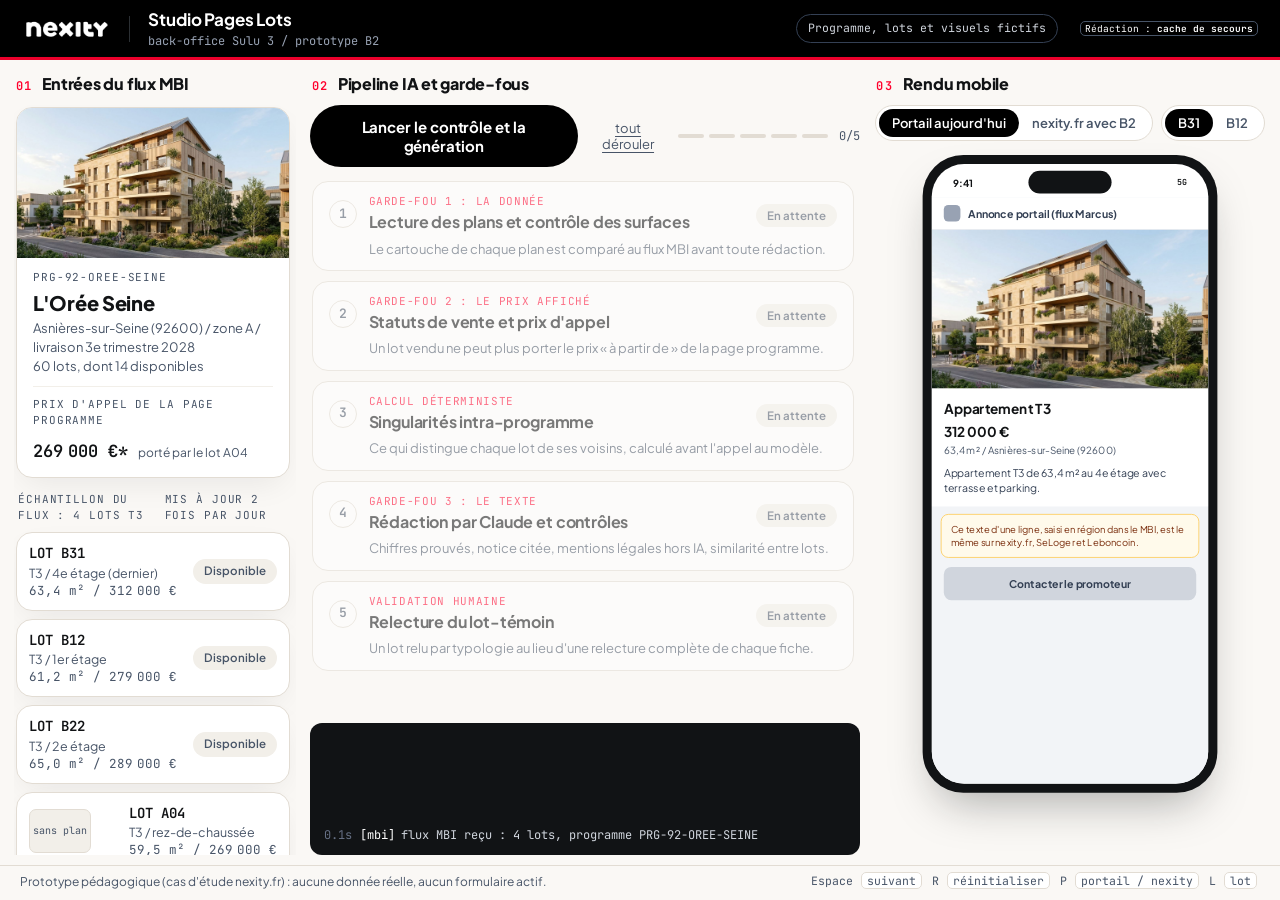
==== demo/index.html @ 38316e48 "Prototype B2 : usine de pages lots avec garde-fous Pipeline Python (lecture des plans, quarantaine s" ====
<!DOCTYPE html>
<html lang="fr">
<head>
<meta charset="utf-8">
<meta name="viewport" content="width=device-width, initial-scale=1">
<title>Studio Pages Lots B2 | prototype de démonstration</title>
<style>
@font-face{font-family:'Plus Jakarta Sans';font-weight:400;font-style:normal;font-display:block;src:url([data-uri]) format('woff2')}
@font-face{font-family:'Plus Jakarta Sans';font-weight:600;font-style:normal;font-display:block;src:url([data-uri]) format('woff2')}
@font-face{font-family:'Plus Jakarta Sans';font-weight:700;font-style:normal;font-display:block;src:url([data-uri]) format('woff2')}
@font-face{font-family:'Plus Jakarta Sans';font-weight:800;font-style:normal;font-display:block;src:url([data-uri]) format('woff2')}
@font-face{font-family:'JetBrains Mono';font-weight:400;font-style:normal;font-display:block;src:url([data-uri]) format('woff2')}
@font-face{font-family:'JetBrains Mono';font-weight:600;font-style:normal;font-display:block;src:url([data-uri]) format('woff2')}
:root {
  /* === IDENTITÉ OFFICIELLE "NEW NEXITY" (W Conran Design 2025) === */
  --nexity-red-primary: #FF002D;      /* Rouge vif logotype libéré (échantillonné logo officiel) */
  --nexity-red-banner: #EB002B;       /* Rouge bandeau & accents éditoriaux nexity.fr */
  --nexity-red-soft: #FFF0F3;         /* Fond léger badges & surlignages Nexity */
  --nexity-jet-black: #000000;        /* Boutons CTA principaux pill ("Rechercher", "Être rappelé") */
  --nexity-obsidian: #111315;         /* Titres H1/H2 haute lisibilité */

  /* === PALETTE "ARCHITECTURE & BÂTIMENT MINÉRAL" (Réassurance VEFA) === */
  --arch-limestone: #FAF8F5;          /* Pierre de Lutèce / Fond principal chaleureux anti-clinique */
  --arch-sandstone: #F2EFE9;          /* Calcaire sablé / Cartes secondaires & plans cotés */
  --arch-oak-border: #E2DCD3;         /* Menuiserie chêne clair / Filets architecturaux */
  --arch-slate-text: #475467;         /* Gris ardoise / Texte courant et notices */
  --arch-blueprint-blue: #0284C7;     /* Bleu cotation architecte & baies vitrées */

  /* === COULEURS SÉMANTIQUES GARDE-FOUS IA (Démo B2 / B3) === */
  --guard-quarantine-bg: #FEF3F2;     /* Rouge quarantaine anomalie surface MBI != Plan */
  --guard-quarantine-fg: #B42318;
  --guard-legal-warn-bg: #FFFAEB;     /* Orange alerte prix "à partir de" caduc */
  --guard-legal-warn-fg: #B54708;
  --guard-verified-bg: #ECFDF3;       /* Vert mention juridique verrouillée & similarité < 30% */
  --guard-verified-fg: #027A48;

  /* === TYPOGRAPHIE & RAYONS === */
  --font-sans: 'Plus Jakarta Sans', 'Inter', -apple-system, BlinkMacSystemFont, sans-serif;
  --font-mono: 'JetBrains Mono', 'SF Mono', monospace; /* Cotes m², réf. lots, pages notice */
  --radius-pill: 9999px;              /* Signature boutons CTA nexity.fr */
  --radius-card: 16px;                /* Cartes programmes & lots */
  --radius-plan: 10px;                /* Cadres plans 2D & cartouches */
  --shadow-floating: 0 12px 32px -8px rgba(17, 19, 21, 0.08);
}

*{box-sizing:border-box}
html,body{height:100%;margin:0}
body{font-family:var(--font-sans);background:var(--arch-limestone);color:var(--nexity-obsidian);-webkit-font-smoothing:antialiased;overflow:hidden;font-size:15px;line-height:1.45}
.mono{font-family:var(--font-mono)}
button{font-family:inherit;cursor:pointer}

/* Barre haute */
.topbar{height:60px;background:#000;display:flex;align-items:center;gap:18px;padding:0 22px;border-bottom:3px solid var(--nexity-red-banner)}
.topbar img{height:24px;display:block}
.topbar .sep{width:1px;height:26px;background:#2b2f33}
.topbar .titre{color:#fff;font-weight:700;font-size:17px;letter-spacing:-.01em}
.topbar .sous{color:#98A2B3;font-size:12px;font-family:var(--font-mono);margin-top:1px}
.topbar .spacer{flex:1}
.tchip{font-family:var(--font-mono);font-size:11.5px;color:#D0D5DD;border:1px solid #344054;border-radius:var(--radius-pill);padding:5px 11px;white-space:nowrap}
.tchip.src{color:#fff;border-color:#475467}
.tchip b{color:#fff;font-weight:600}

/* Grille */
main{display:grid;grid-template-columns:minmax(300px,25fr) minmax(470px,43fr) minmax(360px,32fr);gap:18px;padding:16px 20px 12px;height:calc(100vh - 63px - 32px)}
.col{display:flex;flex-direction:column;min-height:0;min-width:0}
.col-head{display:flex;align-items:baseline;gap:10px;margin:0 0 10px;padding:0 2px}
.col-head .num{font-family:var(--font-mono);font-size:12px;color:var(--nexity-red-primary);letter-spacing:.1em;font-weight:600}
.col-head h2{font-size:18px;margin:0;font-weight:800;letter-spacing:-.015em}
.col-head .aside{margin-left:auto;font-size:12px;color:var(--arch-slate-text);font-family:var(--font-mono)}
.scroll{overflow:auto;min-height:0;flex:1;padding:2px 6px 8px 2px;scrollbar-width:thin}
.card{background:#fff;border:1px solid var(--arch-oak-border);border-radius:var(--radius-card);box-shadow:var(--shadow-floating)}
.k{font-family:var(--font-mono);font-size:11px;letter-spacing:.08em;text-transform:uppercase;color:var(--arch-slate-text)}
.muted{color:var(--arch-slate-text)}
footer{height:32px;display:flex;align-items:center;gap:18px;padding:0 20px;font-size:12px;color:var(--arch-slate-text);border-top:1px solid var(--arch-oak-border);background:var(--arch-limestone)}
footer .keys{margin-left:auto;font-family:var(--font-mono);font-size:11.5px}
footer kbd{font-family:var(--font-mono);background:#fff;border:1px solid var(--arch-oak-border);border-radius:5px;padding:0 5px;margin:0 3px 0 8px}

/* Colonne 1 : entrées */
.prog{overflow:hidden;margin-bottom:12px}
.prog .photo{height:150px;background-size:cover;background-position:center 40%}
.prog .body{padding:12px 16px 14px}
.prog h3{margin:2px 0 2px;font-size:20px;font-weight:800;letter-spacing:-.015em}
.prog .meta{font-size:13px;color:var(--arch-slate-text)}
.prixappel{margin-top:10px;display:flex;align-items:baseline;gap:10px;flex-wrap:wrap;padding-top:10px;border-top:1px solid var(--arch-sandstone)}
.prixappel .val{font-family:var(--font-mono);font-size:17px;font-weight:600}
.prixappel .val.old{text-decoration:line-through;color:var(--arch-slate-text);font-weight:400}
.prixappel .val.new{color:var(--guard-legal-warn-fg)}
.prixappel .tag{font-size:11.5px;color:var(--guard-legal-warn-fg);background:var(--guard-legal-warn-bg);border-radius:var(--radius-pill);padding:2px 9px}
.lot{display:grid;grid-template-columns:62px 1fr auto;gap:10px;align-items:center;padding:10px 12px;margin-bottom:8px;transition:border-color .3s, background .3s}
.lot .thumb{width:62px;height:44px;border-radius:7px;border:1px solid var(--arch-oak-border);background:#fff center/cover no-repeat}
.lot .thumb.vide{background:var(--arch-sandstone);display:flex;align-items:center;justify-content:center;font-size:10px;color:var(--arch-slate-text);font-family:var(--font-mono)}
.lot .id{font-family:var(--font-mono);font-weight:600;font-size:14px}
.lot .l2{font-size:12.5px;color:var(--arch-slate-text)}
.lot .desc{grid-column:1/-1;font-size:12.5px;color:var(--arch-slate-text);font-style:italic;border-top:1px dashed var(--arch-sandstone);padding-top:6px}
.lot.q{border-color:#F04438;background:var(--guard-quarantine-bg)}
.lot.ok{border-color:#6CE9A6}
.pill{font-size:11.5px;font-weight:600;border-radius:var(--radius-pill);padding:3px 10px;white-space:nowrap;border:1px solid transparent}
.pill.dispo{background:var(--arch-sandstone);color:var(--arch-slate-text)}
.pill.vendu{background:#F2F4F7;color:#667085;border-color:#D0D5DD}
.pill.q{background:var(--guard-quarantine-bg);color:var(--guard-quarantine-fg);border-color:#FDA29B}
.pill.warn{background:var(--guard-legal-warn-bg);color:var(--guard-legal-warn-fg);border-color:#FEC84B}
.pill.ok{background:var(--guard-verified-bg);color:var(--guard-verified-fg);border-color:#6CE9A6}
.pill.ink{background:#000;color:#fff}
.notice{padding:12px 14px;margin-top:4px}
.notice .cl{display:flex;gap:10px;font-size:13px;padding:5px 0;border-top:1px solid var(--arch-sandstone)}
.notice .cl:first-of-type{border-top:0}
.notice .pg{font-family:var(--font-mono);font-size:12px;color:var(--nexity-red-primary);min-width:38px}
.sub{margin:14px 2px 8px;display:flex;justify-content:space-between;align-items:baseline}

/* Colonne 2 : pipeline */
.actions{display:flex;align-items:center;gap:14px;margin-bottom:12px}
.btn{background:var(--nexity-jet-black);color:#fff;border:0;border-radius:var(--radius-pill);padding:12px 22px;font-size:15px;font-weight:700;letter-spacing:-.005em;transition:transform .1s, opacity .2s}
.btn:hover{transform:translateY(-1px)}
.btn:disabled{opacity:.35;cursor:default;transform:none}
.btn.small{padding:8px 16px;font-size:13.5px}
.lnk{background:none;border:0;color:var(--arch-slate-text);font-size:13px;text-decoration:underline;text-underline-offset:3px;padding:0}
.progress{margin-left:auto;display:flex;gap:5px;align-items:center}
.progress i{width:26px;height:4px;border-radius:2px;background:var(--arch-oak-border);display:block;transition:background .3s}
.progress i.on{background:var(--nexity-red-primary)}
.progress span{font-family:var(--font-mono);font-size:12px;color:var(--arch-slate-text);margin-left:6px}
.step{padding:12px 16px;margin-bottom:10px;transition:opacity .3s}
.step[data-state="pending"]{opacity:.55;box-shadow:none}
.step-head{display:flex;align-items:center;gap:12px}
.step-head .n{width:28px;height:28px;border-radius:50%;flex:none;display:flex;align-items:center;justify-content:center;font-family:var(--font-mono);font-size:13px;font-weight:600;border:1.5px solid var(--arch-oak-border);color:var(--arch-slate-text);background:#fff}
.step[data-state="running"] .n{border-color:var(--nexity-red-primary);color:var(--nexity-red-primary);animation:pulse 1s infinite}
.step[data-state="done"] .n{background:#000;border-color:#000;color:#fff}
.step[data-state="alert"] .n{background:var(--guard-quarantine-fg);border-color:var(--guard-quarantine-fg);color:#fff}
.step[data-state="warn"] .n{background:var(--guard-legal-warn-fg);border-color:var(--guard-legal-warn-fg);color:#fff}
@keyframes pulse{0%{box-shadow:0 0 0 0 rgba(255,0,45,.35)}100%{box-shadow:0 0 0 9px rgba(255,0,45,0)}}
.step-head h3{margin:0;font-size:16px;font-weight:700;letter-spacing:-.01em}
.step-head .gf{font-family:var(--font-mono);font-size:11px;color:var(--nexity-red-primary);letter-spacing:.06em;text-transform:uppercase}
.step-head .st{margin-left:auto}
.step .desc0{font-size:13px;color:var(--arch-slate-text);margin:6px 0 0 40px}
.step-body{margin:12px 0 2px 40px}
.tbl{width:100%;border-collapse:collapse;font-size:13.5px}
.tbl th{font-family:var(--font-mono);font-size:10.5px;letter-spacing:.06em;text-transform:uppercase;color:var(--arch-slate-text);text-align:left;font-weight:600;padding:0 8px 6px 0}
.tbl td{padding:6px 8px 6px 0;border-top:1px solid var(--arch-sandstone);font-family:var(--font-mono);font-size:13px}
.tbl td:first-child{font-weight:600}
.tbl tr.bad td{color:var(--guard-quarantine-fg)}
.alertbox{border-radius:12px;padding:12px 14px;margin-top:12px;display:flex;gap:14px}
.alertbox.q{background:var(--guard-quarantine-bg);border:1px solid #FDA29B;color:#7A271A}
.alertbox.w{background:var(--guard-legal-warn-bg);border:1px solid #FEC84B;color:#7A2E0E}
.alertbox.v{background:var(--guard-verified-bg);border:1px solid #6CE9A6;color:#054F31}
.alertbox h4{margin:0 0 4px;font-size:14.5px}
.alertbox p{margin:3px 0;font-size:13.5px}
.alertbox .crop{flex:none;width:210px;height:96px;border:2px solid var(--guard-quarantine-fg);border-radius:8px;background-repeat:no-repeat;background-color:#fff}
.bigprice{font-family:var(--font-mono);font-size:22px;font-weight:600;display:flex;gap:12px;align-items:baseline;margin:6px 0}
.bigprice s{color:#B54708;opacity:.6;font-weight:400}
.bigprice .arrow{font-family:var(--font-sans);font-size:13px;font-weight:600}
.sings{display:grid;grid-template-columns:1fr 1fr;gap:10px}
.sing{background:var(--arch-limestone);border:1px solid var(--arch-oak-border);border-radius:12px;padding:10px 12px}
.sing .h{display:flex;justify-content:space-between;align-items:baseline;margin-bottom:6px}
.sing .h b{font-family:var(--font-mono);font-size:14px}
.chipS{display:block;background:#fff;border:1px solid var(--arch-oak-border);border-radius:9px;padding:6px 9px;margin-top:6px;font-size:13px}
.chipS .v{font-family:var(--font-mono);font-size:12.5px;color:var(--nexity-obsidian)}
.chipS .r{font-size:12px;color:var(--arch-slate-text)}
.note{font-size:12.5px;color:var(--arch-slate-text);margin-top:8px}
.gen{display:grid;grid-template-columns:1fr 1fr;gap:10px}
.gen .box{background:var(--arch-limestone);border:1px solid var(--arch-oak-border);border-radius:12px;padding:10px 12px}
.check{display:flex;gap:8px;font-size:13px;margin-top:6px;align-items:flex-start}
.check i{flex:none;width:16px;height:16px;border-radius:50%;background:var(--guard-verified-fg);color:#fff;font-style:normal;font-size:10px;display:flex;align-items:center;justify-content:center;margin-top:2px}
.temoin{display:flex;gap:14px;align-items:center;flex-wrap:wrap}
.log{background:var(--nexity-obsidian);color:#D0D5DD;border-radius:12px;padding:10px 14px;height:132px;overflow:hidden;font-family:var(--font-mono);font-size:12px;line-height:1.55;margin-top:6px;flex:none;display:flex;flex-direction:column;justify-content:flex-end}
.log .ln{flex:none;white-space:nowrap;overflow:hidden;text-overflow:ellipsis;animation:fadein .35s}
.log .t{color:#667085;margin-right:8px}
.log .tag{color:#fff;margin-right:6px}
.log .q{color:#FDA29B}.log .w{color:#FEC84B}.log .v{color:#6CE9A6}
@keyframes fadein{from{opacity:0;transform:translateY(4px)}to{opacity:1;transform:none}}

/* Colonne 3 : mobile */
.seg{display:inline-flex;background:#fff;border:1px solid var(--arch-oak-border);border-radius:var(--radius-pill);padding:3px}
.seg button{border:0;background:transparent;border-radius:var(--radius-pill);padding:6px 13px;font-size:13px;font-weight:600;color:var(--arch-slate-text)}
.seg button.on{background:#000;color:#fff}
.phone-zone{flex:1;min-height:0;display:flex;justify-content:center;align-items:flex-start;padding-top:4px}
.phone-wrap{transform-origin:top center}
.phone{width:390px;height:844px;border-radius:54px;background:#111315;padding:12px;box-shadow:0 30px 60px -20px rgba(17,19,21,.35)}
.screen{width:100%;height:100%;border-radius:43px;background:#fff;overflow:hidden;position:relative;display:flex;flex-direction:column}
.notch{position:absolute;top:9px;left:50%;transform:translateX(-50%);width:110px;height:30px;background:#111315;border-radius:18px;z-index:5}
.sbar{height:44px;flex:none;display:flex;justify-content:space-between;align-items:center;padding:6px 28px 0;font-size:13px;font-weight:700}
.app{flex:1;overflow:auto;scrollbar-width:none}
.app::-webkit-scrollbar{display:none}
.nx-head{display:flex;justify-content:space-between;align-items:center;padding:8px 18px 10px;border-bottom:1px solid var(--arch-sandstone)}
.nx-head img{height:20px}
.burger{width:22px;height:14px;border-top:2px solid #000;border-bottom:2px solid #000;position:relative}
.burger:after{content:"";position:absolute;left:0;right:0;top:4px;border-top:2px solid #000}
.crumb{font-size:11.5px;color:var(--arch-slate-text);padding:8px 18px 0}
.ba{position:relative;margin:10px 14px 0;border-radius:14px;overflow:hidden;aspect-ratio:1376/768;background:#eee;user-select:none}
.ba img{position:absolute;inset:0;width:100%;height:100%;object-fit:cover;display:block;pointer-events:none}
.ba .top{clip-path:inset(0 0 0 var(--cut,50%))}
.ba .line{position:absolute;top:0;bottom:0;left:var(--cut,50%);width:2px;background:#fff;box-shadow:0 0 0 1px rgba(0,0,0,.15)}
.ba .knob{position:absolute;top:50%;left:var(--cut,50%);transform:translate(-50%,-50%);width:34px;height:34px;border-radius:50%;background:#fff;box-shadow:0 4px 12px rgba(0,0,0,.25);display:flex;align-items:center;justify-content:center;font-size:12px;font-weight:800}
.ba .lab{position:absolute;top:8px;font-size:10.5px;font-weight:700;background:rgba(0,0,0,.72);color:#fff;border-radius:var(--radius-pill);padding:3px 8px}
.ba .lab.l{left:8px}.ba .lab.r{right:8px}
.ba input{position:absolute;inset:0;width:100%;height:100%;opacity:0;cursor:ew-resize;margin:0}
.cap{font-size:10.5px;color:var(--arch-slate-text);padding:5px 16px 0}
.planbox{margin:10px 14px 0;border-radius:14px;border:1px solid var(--arch-oak-border);aspect-ratio:1200/820;background:#fff center/contain no-repeat}
.lp{padding:12px 18px 0}
.lp .ref{font-family:var(--font-mono);font-size:11.5px;color:var(--arch-slate-text);letter-spacing:.03em}
.lp h1{font-size:21px;line-height:1.2;margin:6px 0 8px;font-weight:800;letter-spacing:-.02em}
.lp .price{display:flex;align-items:center;gap:8px;flex-wrap:wrap}
.lp .price .p{font-family:var(--font-mono);font-size:20px;font-weight:600}
.badge-red{font-size:11.5px;font-weight:700;color:var(--nexity-red-primary);border:1.5px solid var(--nexity-red-primary);border-radius:var(--radius-pill);padding:2px 9px;background:var(--nexity-red-soft)}
.facts{display:flex;flex-wrap:wrap;gap:6px;margin-top:10px}
.facts span{font-size:11.5px;background:var(--arch-limestone);border:1px solid var(--arch-oak-border);border-radius:var(--radius-pill);padding:3px 9px}
.lp .acc{font-size:14px;margin:12px 0 0;color:#1D2939}
.lp h2{font-size:14px;margin:16px 0 6px;font-weight:800}
.pf{display:flex;gap:9px;font-size:13px;margin:7px 0;align-items:flex-start}
.pf .dot{flex:none;width:7px;height:7px;border-radius:50%;background:var(--nexity-red-primary);margin-top:6px}
.src{display:inline-block;font-family:var(--font-mono);font-size:9.5px;color:var(--arch-slate-text);border:1px solid var(--arch-oak-border);border-radius:5px;padding:0 4px;margin-left:4px;vertical-align:1px}
.pr{background:var(--arch-limestone);border-left:3px solid var(--arch-oak-border);border-radius:0 9px 9px 0;padding:7px 10px;margin:7px 0;font-size:12.5px}
.pr .np{font-family:var(--font-mono);font-size:10.5px;color:var(--nexity-red-primary);font-weight:600;display:block;margin-bottom:2px}
.cta{margin:16px 18px 6px;display:flex;flex-direction:column;gap:8px}
.cta button{border-radius:var(--radius-pill);padding:13px;font-size:14px;font-weight:700}
.cta .b1{background:#000;color:#fff;border:0}
.cta .b2{background:#fff;color:#000;border:1.5px solid #000}
.legal{margin:12px 18px 18px;padding:10px 12px;border-radius:12px;background:var(--arch-limestone);font-size:10px;color:var(--arch-slate-text);line-height:1.4}
.legal .lock{display:inline-flex;gap:6px;align-items:center;font-family:var(--font-mono);font-size:10px;font-weight:600;color:var(--guard-verified-fg);background:var(--guard-verified-bg);border-radius:var(--radius-pill);padding:2px 8px;margin-bottom:6px}
.legal p{margin:5px 0}
.ribbon{font-size:11px;font-weight:700;text-align:center;padding:5px;font-family:var(--font-mono);letter-spacing:.04em}
.ribbon.draft{background:var(--guard-legal-warn-bg);color:var(--guard-legal-warn-fg)}
.ribbon.ok{background:var(--guard-verified-bg);color:var(--guard-verified-fg)}
.portal{background:#F2F4F7;min-height:100%}
.portal .ph{display:flex;align-items:center;gap:10px;padding:10px 16px;background:#fff;border-bottom:1px solid #EAECF0;font-weight:700;font-size:14px;color:#344054}
.portal .ph .sq{width:22px;height:22px;border-radius:6px;background:#98A2B3}
.portal .img{height:210px;background-size:cover;background-position:center}
.portal .bd{background:#fff;padding:14px 16px;margin-bottom:10px}
.portal .bd .t{font-size:18px;font-weight:700}
.portal .bd .p{font-size:18px;font-weight:700;margin-top:4px}
.portal .bd .d{font-size:14px;color:#344054;margin-top:10px}
.portal .warn{margin:0 12px;background:#FFFAEB;border:1px solid #FEC84B;border-radius:10px;padding:10px 12px;font-size:12.5px;color:#7A2E0E}
.portal .gbtn{margin:12px 16px;background:#D0D5DD;color:#344054;border-radius:10px;padding:12px;text-align:center;font-weight:700;font-size:14px}
.empty{padding:60px 30px;text-align:center;color:var(--arch-slate-text);font-size:14px}
.empty b{display:block;color:var(--nexity-obsidian);font-size:16px;margin-bottom:6px}
.tbl td,.lot .l2.mono,.prixappel .val{white-space:nowrap}
@media (max-width:1500px){
  main{grid-template-columns:minmax(270px,23fr) minmax(440px,45fr) minmax(330px,32fr);gap:14px;padding:12px 14px 10px}
  .col-head h2{font-size:16px}.col-head .aside{display:none}
  .lot .desc{display:none}
  .lot{grid-template-columns:1fr auto}.lot .thumb{display:none}
  .step-body{margin-left:0}
}
@media (max-height:820px){
  .prog .photo{height:100px}
  .log{height:104px}
  .actions{margin-bottom:8px}.btn{padding:10px 18px;font-size:14px}
}
.toast{position:fixed;left:50%;bottom:48px;transform:translateX(-50%) translateY(20px);background:#000;color:#fff;border-radius:14px;padding:12px 18px;font-size:14px;max-width:560px;opacity:0;transition:all .3s;pointer-events:none;z-index:50}
.toast.on{opacity:1;transform:translateX(-50%)}
</style>
</head>
<body>
<header class="topbar">
  <img id="logoW" alt="nexity">
  <div class="sep"></div>
  <div><div class="titre">Studio Pages Lots</div><div class="sous">back-office Sulu 3 / prototype B2</div></div>
  <div class="spacer"></div>
  <span class="tchip">Programme, lots et visuels fictifs</span>
  <span class="tchip src" id="srcChip"></span>
</header>

<main>
  <section class="col">
    <div class="col-head"><span class="num">01</span><h2>Entrées du flux MBI</h2><span class="aside" id="flowTime"></span></div>
    <div class="scroll" id="colIn"></div>
  </section>

  <section class="col">
    <div class="col-head"><span class="num">02</span><h2>Pipeline IA et garde-fous</h2></div>
    <div class="actions">
      <button class="btn" id="btnNext"></button>
      <button class="lnk" id="btnAuto">tout dérouler</button>
      <div class="progress" id="progress"></div>
    </div>
    <div class="scroll" id="steps"></div>
    <div class="log" id="log"></div>
  </section>

  <section class="col">
    <div class="col-head"><span class="num">03</span><h2>Rendu mobile</h2><span class="aside">70 % du trafic</span></div>
    <div style="display:flex;gap:8px;justify-content:center;margin-bottom:10px;flex-wrap:wrap">
      <div class="seg" id="segVue"><button data-v="portail">Portail aujourd'hui</button><button data-v="nexity">nexity.fr avec B2</button></div>
      <div class="seg" id="segLot"></div>
    </div>
    <div class="phone-zone" id="phoneZone">
      <div class="phone-wrap" id="phoneWrap"><div class="phone"><div class="screen"><div class="notch"></div>
        <div class="sbar"><span>9:41</span><span class="mono" style="font-size:11px">5G</span></div>
        <div class="app" id="app"></div>
      </div></div></div>
    </div>
  </section>
</main>

<footer>
  <span>Prototype pédagogique (cas d'étude nexity.fr) : aucune donnée réelle, aucun formulaire actif.</span>
  <span class="keys">Espace<kbd>suivant</kbd> R<kbd>réinitialiser</kbd> P<kbd>portail / nexity</kbd> L<kbd>lot</kbd></span>
</footer>
<div class="toast" id="toast"></div>

<script>
const R = {"meta": {"mode_demande": "cache", "mode_effectif": "cache", "modele": null, "cache": {"source": "Pré-généré par Claude pendant la préparation (25/11/2026), passé dans les mêmes contrôles que le mode live", "genere_le": "2026-11-25T12:00:00+01:00"}, "erreur_initialisation": null, "execute_le": "2026-11-25T11:06:00.744172+00:00", "duree_totale_s": 0.0, "durees_etapes_s": [0.001, 0.0, 0.0, 0.001]}, "programme": {"id": "PRG-92-OREE-SEINE", "nom": "L'Orée Seine", "ville": "Asnières-sur-Seine (92600)", "zone_fiscale": "A", "nb_lots_total": 60, "nb_lots_disponibles": 14, "livraison_previsionnelle": "3e trimestre 2028", "prix_a_partir_de_affiche_page_programme": 269000, "lot_portant_prix_appel": "A04", "garanties": ["GFA bancaire BNP Paribas", "Garantie décennale", "RE2020 seuil 2025 (DPE A projeté)"]}, "lots": [{"lot_id": "B31", "typologie": "T3", "batiment": "B", "etage": 4, "dernier_etage": true, "statut_mbi": "DISPONIBLE", "prix_ttc": 312000, "tva_reduite_5_5_eligible": false, "ptz_eligible": true, "surface_habitable_mbi": 63.4, "exterieur_type": "Terrasse plein ciel", "exterieur_m2": 14.0, "exposition": "Sud-Ouest (traversant)", "parking_inclus": "1 place sous-sol sécurisé", "description_actuelle_mbi_seloger": "Appartement T3 de 63,4 m² au 4e étage avec terrasse et parking.", "plan_2d_fichier": "plans-2d/lot-B31-T3-dernier-etage-63.4m2.svg", "date_changement_statut": null, "prix_m2": 4921, "lecture_plan": {"lot_id": "B31", "surface_cartouche": 63.4, "pieces": {"sejour_cuisine": 27.2, "chambre_1": 12.4, "chambre_2": 10.3, "salle_de_bain_wc": 7.7, "entree_degagement": 5.8}, "exterieur_libelle": "Terrasse plein ciel", "exterieur_m2": 14.0, "exposition": "Sud-Ouest", "source": "svg"}, "source_lecture": "texte SVG"}, {"lot_id": "B12", "typologie": "T3", "batiment": "B", "etage": 1, "dernier_etage": false, "statut_mbi": "DISPONIBLE", "prix_ttc": 279000, "tva_reduite_5_5_eligible": false, "ptz_eligible": true, "surface_habitable_mbi": 61.2, "exterieur_type": "Balcon couvert sur jardin intérieur", "exterieur_m2": 6.5, "exposition": "Sud-Est (calme cœur d'îlot)", "parking_inclus": "1 place sous-sol sécurisé", "description_actuelle_mbi_seloger": "Appartement T3 de 61,2 m² au 1er étage avec balcon.", "plan_2d_fichier": "plans-2d/lot-B12-T3-coeur-ilot-61.2m2.svg", "date_changement_statut": null, "prix_m2": 4559, "lecture_plan": {"lot_id": "B12", "surface_cartouche": 61.2, "pieces": {"sejour_cuisine": 25.8, "chambre_1": 11.8, "chambre_2": 10.1, "salle_de_bain_wc": 7.4, "entree_degagement": 6.1}, "exterieur_libelle": "Balcon couvert", "exterieur_m2": 6.5, "exposition": "Sud-Est", "source": "svg"}, "source_lecture": "texte SVG"}, {"lot_id": "B22", "typologie": "T3", "batiment": "B", "etage": 2, "dernier_etage": false, "statut_mbi": "DISPONIBLE", "prix_ttc": 289000, "tva_reduite_5_5_eligible": false, "ptz_eligible": true, "surface_habitable_mbi": 65.0, "exterieur_type": "Balcon", "exterieur_m2": 5.8, "exposition": "Ouest", "parking_inclus": "1 place sous-sol", "description_actuelle_mbi_seloger": "Beau T3 lumineux de 65 m².", "plan_2d_fichier": "plans-2d/lot-B22-T3-ANOMALIE-61.8m2.svg", "date_changement_statut": null, "prix_m2": 4446, "lecture_plan": {"lot_id": "B22", "surface_cartouche": 61.8, "pieces": {"sejour_cuisine": 26.1, "chambre_1": 12.0, "chambre_2": 10.2, "salle_de_bain_wc": 7.6, "entree_degagement": 5.9}, "exterieur_libelle": "Balcon", "exterieur_m2": 5.8, "exposition": "Ouest", "source": "svg"}, "source_lecture": "texte SVG"}, {"lot_id": "A04", "typologie": "T3", "batiment": "A", "etage": 0, "dernier_etage": false, "statut_mbi": "VENDU", "prix_ttc": 269000, "tva_reduite_5_5_eligible": null, "ptz_eligible": null, "surface_habitable_mbi": 59.5, "exterieur_type": "Loggia", "exterieur_m2": 4.5, "exposition": "Est", "parking_inclus": null, "description_actuelle_mbi_seloger": null, "plan_2d_fichier": null, "date_changement_statut": "2026-11-25T08:00:00Z", "prix_m2": 4521, "lecture_plan": null, "source_lecture": null}], "notice": {"document": "Notice Descriptive Sommaire VEFA — Programme L'Orée Seine (38 pages)", "clauses_extraites": [{"id": "NOT-P08", "page": 8, "rubrique": "Revêtements de sols et murs intérieurs", "texte_contractuel": "Séjour, entrée, dégagement et coin cuisine : carrelage en grès cérame émaillé 45×45 cm (coloris pierre claire ou gris perle au choix dans la gamme promoteur avant cloisonnement), plinthes assorties. Chambres : revêtement stratifié décor chêne clair pose flottante sur sous-couche acoustique. Murs et plafonds livrés en peinture blanche finition velours deux couches."}, {"id": "NOT-P12", "page": 12, "rubrique": "Menuiseries extérieures et occultations", "texte_contractuel": "Menuiseries extérieures mixtes bois intérieur / aluminium thermolaqué extérieur avec double vitrage isolant thermique et acoustique renforcé. Volets roulants électriques à commande centralisée et individuelle dans le séjour et toutes les chambres."}, {"id": "NOT-P16", "page": 16, "rubrique": "Équipements cuisine, salle de bain et prises (TMA)", "texte_contractuel": "Salle de bain livrée équipée (meuble vasque, miroir bandeau LED, baignoire ou receveur extra-plat selon plan, radiateur sèche-serviettes). Coin cuisine livré non meublé et sans électroménager : attentes plomberie (eau chaude/froide, évacuation) et bandeau de 6 prises électriques réglementaires posés selon plan. Déplacement de prises ou cloisons non porteuses possible via Travaux Modificatifs Acquéreur (TMA) avant achèvement du gros œuvre. Offre d'aménagement mobilier partenaire La Redoute accessible après signature."}, {"id": "NOT-P22", "page": 22, "rubrique": "Chauffage, eau chaude et performance RE2020", "texte_contractuel": "Raccordement au réseau de chaleur urbain alimenté à >65 % par énergies renouvelables, comptage individuel, thermostat d'ambiance programmable. Réglementation RE2020 seuil 2025, étiquette DPE projetée classe A."}]}, "etape1_surfaces": [{"lot_id": "B31", "surface_mbi": 63.4, "surface_plan": 63.4, "somme_pieces": 63.4, "ecart_m2": 0.0, "ecart_pct": 0.0, "statut": "OK", "motifs": [], "dans_tolerance_contractuelle": true}, {"lot_id": "B12", "surface_mbi": 61.2, "surface_plan": 61.2, "somme_pieces": 61.2, "ecart_m2": 0.0, "ecart_pct": 0.0, "statut": "OK", "motifs": [], "dans_tolerance_contractuelle": true}, {"lot_id": "B22", "surface_mbi": 65.0, "surface_plan": 61.8, "somme_pieces": 61.8, "ecart_m2": -3.2, "ecart_pct": -4.9, "statut": "QUARANTAINE", "motifs": ["Surface MBI 65,00 m² contre 61,80 m² au cartouche (écart -3,20 m²)"], "dans_tolerance_contractuelle": true}], "etape2_prix_appel": {"ancien_lot": "A04", "ancien_prix": 269000, "motif": "Le lot A04 qui porte le prix d'appel est passé au statut VENDU", "nouveau_lot": "B12", "nouveau_prix": 279000, "perimetre": "2 lot(s) disponible(s) et fiable(s) dans le flux reçu"}, "etape2_exclus": [{"lot_id": "A04", "statut": "VENDU", "depuis": "2026-11-25T08:00:00Z"}], "etape3_singularites": {"B31": [{"code": "DERNIER_ETAGE", "libelle": "Seul T3 disponible au dernier étage", "valeur": "4e et dernier étage", "reference": null, "champs": ["etage", "dernier_etage"]}, {"code": "PLUS_GRAND_EXTERIEUR", "libelle": "Plus grand extérieur des T3 disponibles", "valeur": "14,0 m²", "reference": "6,5 m² pour le suivant", "champs": ["exterieur_m2", "exterieur_type"]}, {"code": "TRAVERSANT", "libelle": "Seul T3 disponible traversant", "valeur": "Sud-Ouest (traversant)", "reference": null, "champs": ["exposition"]}, {"code": "PLUS_GRANDE_SURFACE", "libelle": "Plus grande surface des T3 disponibles", "valeur": "63,4 m²", "reference": null, "champs": ["surface_habitable_mbi"]}], "B12": [{"code": "COEUR_ILOT", "libelle": "Seul T3 disponible côté cœur d'îlot", "valeur": "Balcon couvert sur jardin intérieur", "reference": null, "champs": ["exposition", "exterieur_type"]}, {"code": "PRIX_ACCES", "libelle": "Prix le plus bas des T3 disponibles", "valeur": "279 000 €", "reference": "312 000 € pour le suivant", "champs": ["prix_ttc"]}, {"code": "PRIX_M2", "libelle": "Meilleur prix au m² des T3 disponibles", "valeur": "4 559 €/m²", "reference": "4 921 €/m² pour le suivant", "champs": ["prix_ttc", "surface_habitable_mbi"]}]}, "etape4_generation": {"B31": {"statut": "PRETE", "source": "cache", "tentatives": 0, "violations": [], "erreur": null, "fiche": {"titre": "T3 traversant au 4e et dernier étage, terrasse de 14 m²", "accroche": "Le seul T3 disponible au dernier étage du bâtiment B : un séjour de 27,2 m² qui s'ouvre sur une terrasse plein ciel orientée Sud-Ouest.", "points_forts": [{"texte": "Terrasse plein ciel de 14 m², le plus grand extérieur des T3 disponibles (6,5 m² pour le suivant).", "sources": ["MBI.exterieur_type", "MBI.exterieur_m2", "SING.PLUS_GRAND_EXTERIEUR"]}, {"texte": "Logement traversant, exposition principale Sud-Ouest, au 4e et dernier étage.", "sources": ["MBI.exposition", "MBI.etage", "SING.TRAVERSANT", "SING.DERNIER_ETAGE"]}, {"texte": "D'après le plan de vente : séjour avec coin cuisine de 27,2 m², chambres de 12,4 m² et 10,3 m².", "sources": ["PLAN.sejour_cuisine", "PLAN.chambre_1", "PLAN.chambre_2"]}], "prestations": [{"texte": "Carrelage grès cérame 45x45 cm au séjour et au coin cuisine, stratifié décor chêne clair dans les chambres, murs et plafonds en peinture blanche.", "clause_id": "NOT-P08"}, {"texte": "Volets roulants électriques dans le séjour et toutes les chambres, double vitrage isolant thermique et acoustique.", "clause_id": "NOT-P12"}, {"texte": "Coin cuisine livré non meublé et sans électroménager, avec attentes plomberie et 6 prises ; prises déplaçables en TMA avant la fin du gros œuvre.", "clause_id": "NOT-P16"}]}, "mentions": [{"id": "LEGAL_VEFA_PRIX", "texte": "*Prix TTC indicatif hors frais d'acte notarié réduits (environ 2,5 % dans le neuf), valeur au 25/11/2026 sous réserve de disponibilité du lot dans le stock MBI. Détail du stationnement inclus précisé sur la fiche lot.", "empreinte": "cd2b02add9fe"}, {"id": "LEGAL_PTZ_2026", "texte": "Éligibilité au Prêt à Taux Zéro (PTZ) réservée aux primo-accédants pour l'acquisition de leur résidence principale neuve en zone A, sous conditions de ressources (Revenu Fiscal de Référence N-2) et de composition du foyer. Simulation non engageante ; un crédit vous engage et doit être remboursé. Vérifiez vos capacités de remboursement avant de vous engager.", "empreinte": "dd10b07a6ad2"}, {"id": "LEGAL_VISUEL_NON_CONTRACTUEL", "texte": "Plan de vente et surfaces donnés à titre indicatif sous tolérance contractuelle VEFA (±5 %). Les vues d'inspiration décorative (partenariat La Redoute post-signature) constituent des suggestions d'aménagement non contractuelles ; le logement est livré nu conformément à la Notice Descriptive Sommaire.", "empreinte": "09e7073b35b8"}], "mentions_intactes": true, "controles": {"chiffres_verifies": [4.0, 14.0, 27.2, 14.0, 6.5, 4.0, 27.2, 12.4, 10.3, 45.0, 6.0], "clauses_citees": [{"id": "NOT-P08", "page": 8}, {"id": "NOT-P12", "page": 12}, {"id": "NOT-P16", "page": 16}], "sources_citees": ["MBI.etage", "MBI.exposition", "MBI.exterieur_m2", "MBI.exterieur_type", "PLAN.chambre_1", "PLAN.chambre_2", "PLAN.sejour_cuisine", "SING.DERNIER_ETAGE", "SING.PLUS_GRAND_EXTERIEUR", "SING.TRAVERSANT"], "violations": 0}}, "B12": {"statut": "PRETE", "source": "cache", "tentatives": 0, "violations": [], "erreur": null, "fiche": {"titre": "T3 de 61,2 m² côté cœur d'îlot, au 1er étage", "accroche": "Exposé Sud-Est et tourné vers le jardin intérieur, c'est le T3 disponible le plus accessible du programme, avec le meilleur prix au m².", "points_forts": [{"texte": "Balcon couvert de 6,5 m² ouvert sur le jardin intérieur, en cœur d'îlot.", "sources": ["MBI.exterieur_type", "MBI.exterieur_m2", "SING.COEUR_ILOT"]}, {"texte": "Le prix d'entrée et le meilleur prix au m² parmi les T3 disponibles du programme.", "sources": ["SING.PRIX_ACCES", "SING.PRIX_M2"]}, {"texte": "Plan de vente : pièce de vie de 25,8 m² avec coin cuisine, deux chambres de 11,8 m² et 10,1 m².", "sources": ["PLAN.sejour_cuisine", "PLAN.chambre_1", "PLAN.chambre_2"]}], "prestations": [{"texte": "Sols en grès cérame 45x45 cm dans la pièce de vie, stratifié décor chêne clair dans les chambres, peinture blanche aux murs.", "clause_id": "NOT-P08"}, {"texte": "Chauffage par réseau de chaleur urbain alimenté à plus de 65 % par des énergies renouvelables, comptage individuel et thermostat programmable.", "clause_id": "NOT-P22"}, {"texte": "Coin cuisine livré sans meubles ni électroménager : attentes plomberie et 6 prises posées selon le plan, modifiables en TMA.", "clause_id": "NOT-P16"}]}, "mentions": [{"id": "LEGAL_VEFA_PRIX", "texte": "*Prix TTC indicatif hors frais d'acte notarié réduits (environ 2,5 % dans le neuf), valeur au 25/11/2026 sous réserve de disponibilité du lot dans le stock MBI. Détail du stationnement inclus précisé sur la fiche lot.", "empreinte": "cd2b02add9fe"}, {"id": "LEGAL_PTZ_2026", "texte": "Éligibilité au Prêt à Taux Zéro (PTZ) réservée aux primo-accédants pour l'acquisition de leur résidence principale neuve en zone A, sous conditions de ressources (Revenu Fiscal de Référence N-2) et de composition du foyer. Simulation non engageante ; un crédit vous engage et doit être remboursé. Vérifiez vos capacités de remboursement avant de vous engager.", "empreinte": "dd10b07a6ad2"}, {"id": "LEGAL_VISUEL_NON_CONTRACTUEL", "texte": "Plan de vente et surfaces donnés à titre indicatif sous tolérance contractuelle VEFA (±5 %). Les vues d'inspiration décorative (partenariat La Redoute post-signature) constituent des suggestions d'aménagement non contractuelles ; le logement est livré nu conformément à la Notice Descriptive Sommaire.", "empreinte": "09e7073b35b8"}], "mentions_intactes": true, "controles": {"chiffres_verifies": [61.2, 1.0, 6.5, 25.8, 11.8, 10.1, 45.0, 65.0, 6.0], "clauses_citees": [{"id": "NOT-P08", "page": 8}, {"id": "NOT-P22", "page": 22}, {"id": "NOT-P16", "page": 16}], "sources_citees": ["MBI.exterieur_m2", "MBI.exterieur_type", "PLAN.chambre_1", "PLAN.chambre_2", "PLAN.sejour_cuisine", "SING.COEUR_ILOT", "SING.PRIX_ACCES", "SING.PRIX_M2"], "violations": 0}}}, "similarite": [{"paire": "B12-B31", "score": 0.053, "seuil": 0.3, "statut": "OK"}], "lots_temoins": [{"typologie": "T3", "lot_id": "B31", "lots_couverts": ["B31", "B12"], "raison": "Lot qui porte le plus de singularités : c'est là que le risque de surpromesse est le plus fort."}], "productivite": {"minutes_manuelles_par_lot": 36, "lots_generes": 2, "lots_a_relire": 1}};
const A = {"facade": "[data-uri]", "livre": "[data-uri]", "inspiration": "[data-uri]", "logoW": "[data-uri]", "logoR": "[data-uri]", "plans": {"B31": "[data-uri]", "B12": "[data-uri]", "B22": "[data-uri]"}};

const ICON = {
  check:`<svg width="11" height="11" viewBox="0 0 12 12" fill="none" stroke="currentColor" stroke-width="2.2" stroke-linecap="round" stroke-linejoin="round"><path d="M2.5 6.3l2.3 2.3 4.7-5"/></svg>`,
  lr:`<svg width="18" height="12" viewBox="0 0 18 12" fill="none" stroke="#000" stroke-width="1.8" stroke-linecap="round" stroke-linejoin="round"><path d="M5 2L1 6l4 4M13 2l4 4-4 4"/></svg>`,
  lock:`<svg width="10" height="11" viewBox="0 0 10 11" fill="currentColor"><rect x="1" y="5" width="8" height="6" rx="1.5"/><path d="M3 5V3.5a2 2 0 014 0V5" fill="none" stroke="currentColor" stroke-width="1.4"/></svg>`,
};

const STEPS = [
  {n:1, gf:"Garde-fou 1 : la donnée", titre:"Lecture des plans et contrôle des surfaces",
   desc:"Le cartouche de chaque plan est comparé au flux MBI avant toute rédaction."},
  {n:2, gf:"Garde-fou 2 : le prix affiché", titre:"Statuts de vente et prix d'appel",
   desc:"Un lot vendu ne peut plus porter le prix « à partir de » de la page programme."},
  {n:3, gf:"Calcul déterministe", titre:"Singularités intra-programme",
   desc:"Ce qui distingue chaque lot de ses voisins, calculé avant l'appel au modèle."},
  {n:4, gf:"Garde-fou 3 : le texte", titre:"Rédaction par Claude et contrôles",
   desc:"Chiffres prouvés, notice citée, mentions légales hors IA, similarité entre lots."},
  {n:5, gf:"Validation humaine", titre:"Relecture du lot-témoin",
   desc:"Un lot relu par typologie au lieu d'une relecture complète de chaque fiche."},
];

const S = {step:0, running:false, temoin:false, vue:"portail", lot:"B31", log:[], auto:false};

const $ = s => document.querySelector(s);
const lots = Object.fromEntries(R.lots.map(l => [l.lot_id, l]));
const gen = R.etape4_generation;
const genIds = Object.keys(gen);
const surf = Object.fromEntries(R.etape1_surfaces.map(c => [c.lot_id, c]));
const nf = (x, d=2) => Number(x).toLocaleString("fr-FR", {minimumFractionDigits:d, maximumFractionDigits:d});
const eur = x => Math.round(x).toLocaleString("fr-FR") + " €";
const esc = s => String(s ?? "").replace(/[&<>"]/g, c => ({"&":"&amp;","<":"&lt;",">":"&gt;",'"':"&quot;"}[c]));
const paris = iso => new Date(iso).toLocaleString("fr-FR", {timeZone:"Europe/Paris", day:"2-digit", month:"2-digit", year:"numeric", hour:"2-digit", minute:"2-digit"}).replace(" ", " à ");
const etage = l => l.etage === 0 ? "rez-de-chaussée" : (l.etage === 1 ? "1er étage" : `${l.etage}e étage`) + (l.dernier_etage ? " (dernier)" : "");
const planURI = id => A.plans[id];
const isCache = R.meta.mode_effectif !== "live";

/* ---------- Colonne 1 ---------- */
function renderInputs(){
  const p = R.programme, alerte = R.etape2_prix_appel;
  const prix = (S.step >= 2 && alerte)
    ? `<span class="val old">${eur(alerte.ancien_prix)}*</span><span class="val new">${eur(alerte.nouveau_prix)}*</span><span class="tag">mise à jour proposée</span>`
    : `<span class="val">${eur(p.prix_a_partir_de_affiche_page_programme)}*</span><span class="muted" style="font-size:12px">porté par le lot ${p.lot_portant_prix_appel}</span>`;
  let h = `<div class="card prog"><div class="photo" style="background-image:url(${A.facade})"></div><div class="body">
    <div class="k">${esc(p.id)}</div><h3>${esc(p.nom)}</h3>
    <div class="meta">${esc(p.ville)} / zone ${esc(p.zone_fiscale)} / livraison ${esc(p.livraison_previsionnelle)}</div>
    <div class="meta">${p.nb_lots_total} lots, dont ${p.nb_lots_disponibles} disponibles</div>
    <div class="prixappel"><span class="k" style="width:100%">Prix d'appel de la page programme</span>${prix}</div></div></div>`;
  h += `<div class="sub"><span class="k">Échantillon du flux : ${R.lots.length} lots T3</span><span class="k">mis à jour 2 fois par jour</span></div>`;
  for (const l of R.lots) {
    const c = surf[l.lot_id];
    let pill = l.statut_mbi === "VENDU" ? `<span class="pill vendu">Vendu</span>` : `<span class="pill dispo">Disponible</span>`, cls = "";
    if (S.step >= 1 && c && c.statut === "QUARANTAINE") { pill = `<span class="pill q">Quarantaine</span>`; cls = "q"; }
    if (S.step >= 4 && gen[l.lot_id]) { pill = S.temoin ? `<span class="pill ok">Validé</span>` : `<span class="pill ok">Fiche prête</span>`; cls = "ok"; }
    if (S.step >= 2 && l.statut_mbi === "VENDU") pill = `<span class="pill vendu">Vendu, exclu</span>`;
    const thumb = planURI(l.lot_id) ? `<div class="thumb" style="background-image:url(${planURI(l.lot_id)})"></div>` : `<div class="thumb vide">sans plan</div>`;
    h += `<div class="card lot ${cls}">${thumb}<div><div class="id">LOT ${l.lot_id}</div>
      <div class="l2">${l.typologie} / ${etage(l)}</div><div class="l2 mono">${nf(l.surface_habitable_mbi,1)} m² / ${eur(l.prix_ttc)}</div></div>${pill}
      ${l.description_actuelle_mbi_seloger ? `<div class="desc">Annonce actuelle : « ${esc(l.description_actuelle_mbi_seloger)} »</div>` : ""}</div>`;
  }
  h += `<div class="sub"><span class="k">${esc(R.notice.document.split("\u2014")[0].trim())}</span><span class="k">${R.notice.clauses_extraites.length} clauses</span></div><div class="card notice">`;
  for (const c of R.notice.clauses_extraites) h += `<div class="cl"><span class="pg">p. ${c.page}</span><span>${esc(c.rubrique)}</span></div>`;
  h += `</div><div class="sub"><span class="k">Bibliothèque de mentions légales</span><span class="k">verrouillée hors IA</span></div>`;
  $("#colIn").innerHTML = h;
}

/* ---------- Colonne 2 ---------- */
function stepState(n){
  if (S.step < n - 1 || (S.step === n - 1 && !S.running)) return "pending";
  if (S.step === n - 1 && S.running) return "running";
  if (n === 1 && R.etape1_surfaces.some(c => c.statut === "QUARANTAINE")) return "alert";
  if (n === 2 && R.etape2_prix_appel) return "warn";
  if (n === 5 && !S.temoin) return "warn";
  return "done";
}
const statusPill = {pending:`<span class="pill dispo">En attente</span>`, running:`<span class="pill warn">En cours</span>`,
  alert:`<span class="pill q">1 lot bloqué</span>`, warn:`<span class="pill warn">Action requise</span>`, done:`<span class="pill ok">Terminé</span>`};

function body1(){
  const rows = R.etape1_surfaces.map(c => `<tr class="${c.statut==="QUARANTAINE"?"bad":""}"><td>${c.lot_id}</td><td>${nf(c.surface_mbi)} m²</td>
    <td>${c.surface_plan==null?"absent":nf(c.surface_plan)+" m²"}</td><td>${c.somme_pieces==null?"":nf(c.somme_pieces)+" m²"}</td>
    <td>${c.ecart_m2==null?"":(c.ecart_m2>0?"+":"")+nf(c.ecart_m2)+" m²"}</td>
    <td>${c.statut==="OK"?`<span class="pill ok">OK</span>`:`<span class="pill q">Quarantaine</span>`}</td></tr>`).join("");
  const q = R.etape1_surfaces.find(c => c.statut === "QUARANTAINE");
  const src = [...new Set(R.lots.map(l => l.source_lecture).filter(Boolean))].join(", ");
  let h = `<table class="tbl"><tr><th>Lot</th><th>Flux MBI</th><th>Cartouche plan</th><th>Somme pièces</th><th>Écart</th><th>Statut</th></tr>${rows}</table>
    <div class="note">Lecture du plan : ${esc(src)}. Le lot ${R.etape2_exclus.map(e=>e.lot_id).join(", ")} est vendu : il n'est pas contrôlé.</div>`;
  if (q) h += `<div class="alertbox q"><div class="crop" style="background-image:url(${planURI(q.lot_id)});background-size:640px auto;background-position:-404px -234px"></div><div>
    <h4>Lot ${q.lot_id} en quarantaine : aucune génération lancée</h4>
    <p>${esc(q.motifs[0])}.</p>
    <p>Écart de ${nf(q.ecart_pct,1)} % : sous la tolérance contractuelle de 5 %, mais l'annonce afficherait ${nf(Math.abs(q.ecart_m2),1)} m² de trop. Le pipeline bloque au-delà de 0,5 m².</p>
    <p><b>Alerte envoyée à la direction régionale</b> pour corriger le MBI. Sans ce contrôle, l'erreur partirait aussi sur les portails.</p></div></div>`;
  return h;
}
function body2(){
  const a = R.etape2_prix_appel, ex = R.etape2_exclus[0];
  if (!a) return `<div class="note">Prix d'appel à jour.</div>`;
  return `<div class="alertbox w"><div style="flex:1"><h4>Prix « à partir de » caduc sur la page programme</h4>
    <p>${esc(a.motif)}${ex && ex.depuis ? ` le ${paris(ex.depuis)}` : ""}.</p>
    <div class="bigprice"><s>${eur(a.ancien_prix)}*</s><span class="arrow">devient</span><span>${eur(a.nouveau_prix)}*</span><span class="arrow">(lot ${a.nouveau_lot})</span></div>
    <p>Recalculé sur ${esc(a.perimetre)} : le lot en quarantaine est exclu tant qu'il n'est pas corrigé.</p>
    <p>Mise à jour proposée à l'équipe contenu, visa juridique sur la mention de prix. Afficher un prix qui n'existe plus serait une pratique commerciale trompeuse.</p></div></div>`;
}
function body3(){
  const cols = Object.entries(R.etape3_singularites).map(([id, ss]) => {
    const l = lots[id];
    return `<div class="sing"><div class="h"><b>${id} / ${l.typologie}</b><span class="pill ink">${ss.length} différence${ss.length>1?"s":""}</span></div>
      ${ss.map(s => `<span class="chipS"><b>${esc(s.libelle)}</b><br><span class="v">${esc(s.valeur)}</span>${s.reference?` <span class="r">(${esc(s.reference)})</span>`:""}</span>`).join("")}</div>`;
  }).join("");
  return `<div class="sings">${cols}</div><div class="note">Comparaison aux autres ${lots[genIds[0]].typologie} disponibles et fiables du flux. Le modèle rédige ensuite à partir de ces différences : il ne les invente pas.</div>`;
}
function body4(){
  const boxes = genIds.map(id => {
    const g = gen[id], c = g.controles;
    const pages = c.clauses_citees.map(x => "p. " + x.page).join(", ");
    return `<div class="box"><div style="display:flex;justify-content:space-between;align-items:center"><b class="mono">${id}</b>
      ${g.statut==="PRETE"?`<span class="pill ok">Fiche prête</span>`:`<span class="pill q">Revue humaine</span>`}</div>
      <div class="check"><i>${ICON.check}</i><span>${new Set(c.chiffres_verifies).size} valeurs chiffrées, ${c.violations?"certaines non prouvées":"toutes prouvées par le MBI, le plan ou la notice"}</span></div>
      <div class="check"><i>${ICON.check}</i><span>Notice citée : ${pages}</span></div>
      <div class="check"><i>${ICON.check}</i><span>0 prix, 0 mention fiscale, 0 superlatif dans le texte</span></div>
      <div class="check"><i>${ICON.check}</i><span>${g.mentions.length} mentions légales assemblées hors IA, empreintes ${g.mentions_intactes?"conformes":"ALTÉRÉES"}</span></div></div>`;
  }).join("");
  const sim = R.similarite.map(s => `<div class="alertbox v"><div><h4>Similarité ${s.paire.replace("-"," / ")} : ${Math.round(s.score*100)} %</h4>
    <p>Alerte au-delà de ${Math.round(s.seuil*100)} %. Mesure sur le titre, l'accroche et les points forts ; les prestations viennent de la même notice.</p></div></div>`).join("");
  const src = isCache ? `Textes : cache de secours pré-généré par Claude, repassé dans les mêmes contrôles.` : `Textes : ${esc(R.meta.modele)} en direct.`;
  return `<div class="gen">${boxes}</div>${sim}<div class="note">${src}</div>`;
}
function body5(){
  const t = R.lots_temoins[0];
  if (!t) return "";
  const p = R.productivite;
  return `<div class="temoin"><div style="flex:1;min-width:240px"><b>Lot-témoin ${t.typologie} : ${t.lot_id}</b>
    <div class="note" style="margin-top:2px">${esc(t.raison)} Sa validation couvre ${t.lots_couverts.join(" et ")}.</div></div>
    ${S.temoin ? `<span class="pill ok">Validé, poussé en brouillon validé dans Sulu</span>` : `<button class="btn small" id="btnTemoin">Valider le lot-témoin</button>`}</div>
    <div class="note">Relecture : ${p.lots_a_relire} fiche sur ${p.lots_generes} dans cette démo, au lieu de ${p.minutes_manuelles_par_lot} min de rédaction par lot (test de l'équipe contenu sur 40 lots).</div>`;
}
const BODIES = [body1, body2, body3, body4, body5];

function renderSteps(){
  $("#steps").innerHTML = STEPS.map((st, i) => {
    const state = stepState(st.n);
    const showBody = state !== "pending" && state !== "running";
    return `<div class="card step" data-state="${state}"><div class="step-head"><span class="n">${state==="done"?ICON.check:st.n}</span>
      <div><div class="gf">${st.gf}</div><h3>${st.titre}</h3></div><span class="st">${statusPill[state]}</span></div>
      ${showBody ? `<div class="step-body">${BODIES[i]()}</div>` : `<div class="desc0">${st.desc}</div>`}</div>`;
  }).join("");
  const bt = $("#btnTemoin"); if (bt) bt.onclick = validerTemoin;
  const labels = ["Lancer le contrôle et la génération", "Étape suivante : prix d'appel", "Étape suivante : singularités", "Étape suivante : rédaction", "Étape suivante : lot-témoin", "Pipeline terminé"];
  const btn = $("#btnNext");
  btn.textContent = S.running ? "Traitement en cours" : (S.step === 5 && !S.temoin ? "En attente du lot-témoin" : labels[S.step]);
  btn.disabled = S.running || S.step >= 5;
  $("#btnAuto").style.visibility = S.step >= 5 ? "hidden" : "visible";
  $("#progress").innerHTML = STEPS.map(st => `<i class="${S.step >= st.n ? "on" : ""}"></i>`).join("") + `<span>${S.step}/5</span>`;
  const last = [...document.querySelectorAll(".step")][Math.max(0, S.step - (S.running ? 0 : 1))];
  if (last) last.scrollIntoView({block:"nearest", behavior:"smooth"});
}

/* ---------- Journal ---------- */
const t0 = Date.now();
function log(txt, cls="", tag=""){
  const s = ((Date.now() - t0) / 1000).toFixed(1).padStart(5, " ");
  S.log.push({s, txt, cls, tag}); S.log = S.log.slice(-7); renderLog();
}
function renderLog(){
  $("#log").innerHTML = S.log.map(l => `<div class="ln"><span class="t">${l.s}s</span>${l.tag?`<span class="tag">[${l.tag}]</span>`:""}<span class="${l.cls}">${esc(l.txt)}</span></div>`).join("");
}
function logsForStep(n){
  const out = [];
  if (n === 1) {
    for (const c of R.etape1_surfaces) out.push(c.statut === "OK"
      ? [`${c.lot_id} cartouche ${nf(c.surface_plan)} m², pièces ${nf(c.somme_pieces)} m², MBI ${nf(c.surface_mbi)} m² : conforme`, "v", "plan"]
      : [`${c.lot_id} cartouche ${nf(c.surface_plan)} m² contre MBI ${nf(c.surface_mbi)} m² : QUARANTAINE`, "q", "plan"]);
    const q = R.etape1_surfaces.find(c => c.statut === "QUARANTAINE");
    if (q) out.push([`génération ${q.lot_id} bloquée, alerte direction régionale envoyée`, "q", "b3"]);
  }
  if (n === 2) {
    for (const e of R.etape2_exclus) out.push([`${e.lot_id} statut ${e.statut}${e.depuis ? " depuis le " + paris(e.depuis) : ""} : exclu`, "", "mbi"]);
    const a = R.etape2_prix_appel;
    if (a) out.push([`prix d'appel ${eur(a.ancien_prix)} caduc, proposé ${eur(a.nouveau_prix)} (${a.nouveau_lot})`, "w", "prix"]);
  }
  if (n === 3) for (const [id, ss] of Object.entries(R.etape3_singularites)) out.push([`${id} : ${ss.map(s => s.code.toLowerCase()).join(", ")}`, "", "sing"]);
  if (n === 4) {
    if (isCache) out.push([`mode cache : aucun appel réseau, mêmes contrôles qu'en direct`, "", "claude"]);
    for (const id of genIds) { const g = gen[id]; out.push([`${id} ${g.statut === "PRETE" ? "rédigé" : "à revoir"} : ${new Set(g.controles.chiffres_verifies).size} valeurs chiffrées vérifiées, ${g.controles.clauses_citees.length} clauses citées`, g.statut === "PRETE" ? "v" : "q", "claude"]); }
    for (const s of R.similarite) out.push([`similarité ${s.paire} ${Math.round(s.score * 100)} % (seuil ${Math.round(s.seuil * 100)} %)`, "v", "sim"]);
    out.push([`mentions légales assemblées par identifiant, empreintes conformes`, "v", "legal"]);
  }
  if (n === 5) out.push([`lot-témoin ${R.lots_temoins[0]?.typologie} retenu : ${R.lots_temoins[0]?.lot_id}`, "w", "revue"]);
  return out;
}

/* ---------- Déroulé ---------- */
const sleep = ms => new Promise(r => setTimeout(r, ms));
async function avancer(){
  if (S.running || S.step >= 5) return;
  S.running = true; renderAll();
  const lignes = logsForStep(S.step + 1);
  const pas = Math.max(180, Math.min(450, 1300 / Math.max(1, lignes.length)));
  for (const [txt, cls, tag] of lignes) { await sleep(pas); log(txt, cls, tag); }
  await sleep(250);
  S.step += 1; S.running = false;
  if (S.step === 4) { S.vue = "nexity"; }
  renderAll();
}
async function toutDerouler(){
  if (S.auto) return; S.auto = true;
  while (S.step < 5) { await avancer(); await sleep(900); }
  S.auto = false;
}
function validerTemoin(){
  S.temoin = true;
  log(`${R.lots_temoins[0].lots_couverts.length} fiches poussées dans Sulu en brouillon validé`, "v", "sulu");
  renderAll();
}
function reset(){ Object.assign(S, {step:0, running:false, temoin:false, vue:"portail", lot:"B31", log:[]}); log("flux MBI reçu : " + R.lots.length + " lots, programme " + R.programme.id, "", "mbi"); renderAll(); }

/* ---------- Colonne 3 : mobile ---------- */
function renderPhone(){
  document.querySelectorAll("#segVue button").forEach(b => b.classList.toggle("on", b.dataset.v === S.vue));
  $("#segLot").innerHTML = genIds.map(id => `<button data-l="${id}" class="${S.lot === id ? "on" : ""}">${id}</button>`).join("");
  document.querySelectorAll("#segLot button").forEach(b => b.onclick = () => { S.lot = b.dataset.l; renderPhone(); });
  const l = lots[S.lot];
  $("#app").innerHTML = S.vue === "portail" ? portal(l) : nexity(l);
  const range = $("#baRange");
  if (range) range.oninput = e => $("#ba").style.setProperty("--cut", e.target.value + "%");
  document.querySelectorAll(".cta button").forEach(b => b.onclick = () => toast("Démo : le rappel partirait au CRC avec le lot, la question et la simulation. Aucune donnée n'est collectée ici."));
}
function portal(l){
  return `<div class="portal"><div class="ph"><span class="sq"></span>Annonce portail (flux Marcus)</div>
    <div class="img" style="background-image:url(${A.facade})"></div>
    <div class="bd"><div class="t">Appartement ${l.typologie}</div><div class="p">${eur(l.prix_ttc)}</div>
    <div class="muted" style="font-size:13px;margin-top:2px">${nf(l.surface_habitable_mbi,1)} m² / ${esc(R.programme.ville)}</div>
    <div class="d">${esc(l.description_actuelle_mbi_seloger)}</div></div>
    <div class="warn">Ce texte d'une ligne, saisi en région dans le MBI, est le même sur nexity.fr, SeLoger et Leboncoin.</div>
    <div class="gbtn">Contacter le promoteur</div></div>`;
}
function nexity(l){
  const g = gen[l.lot_id];
  if (S.step < 4 || !g || !g.fiche) return `<div class="nx-head"><img src="${A.logoR}" alt="nexity"><div class="burger"></div></div>
    <div class="empty"><b>Fiche lot pas encore générée</b>Lancez le pipeline : la page nexity.fr de ce lot n'existe pas aujourd'hui.</div>`;
  const f = g.fiche, sings = R.etape3_singularites[l.lot_id] || [];
  const clauses = Object.fromEntries(R.notice.clauses_extraites.map(c => [c.id, c]));
  const srcLabel = s => s.startsWith("SING.") ? "calcul" : s.startsWith("PLAN.") ? "plan" : "MBI";
  const visuelOk = /terrasse/i.test(l.exterieur_type);
  const hero = visuelOk
    ? `<div class="ba" id="ba"><img src="${A.livre}" alt="Illustration de l'état livré"><img class="top" src="${A.inspiration}" alt="Illustration meublée">
        <div class="line"></div><div class="knob">${ICON.lr}</div><span class="lab l">État livré (illustration)</span><span class="lab r">Inspiration meublée</span>
        <input type="range" min="0" max="100" value="50" id="baRange" aria-label="Comparer"></div>
       <div class="cap">Illustrations non contractuelles. Le logement est livré nu, selon la notice (p. 8 et p. 16) ; le mobilier La Redoute est proposé après signature.</div>`
    : `<div class="planbox" style="background-image:url(${planURI(l.lot_id)})"></div>
       <div class="cap">Plan de vente. Visuel d'ambiance non affiché : il montre une terrasse, ce lot a un ${esc(l.exterieur_type.toLowerCase())}.</div>`;
  const ribbon = S.temoin ? `<div class="ribbon ok">VALIDÉ, PRÊT À PUBLIER</div>` : `<div class="ribbon draft">BROUILLON SULU, EN ATTENTE DU LOT-TÉMOIN</div>`;
  const ptz = l.ptz_eligible ? `<span class="badge-red">PTZ possible*</span>` : "";
  return `${ribbon}<div class="nx-head"><img src="${A.logoR}" alt="nexity"><div class="burger"></div></div>
    <div class="crumb">${esc(R.programme.nom)} / ${esc(R.programme.ville)}</div>${hero}
    <div class="lp"><div class="ref">LOT ${l.lot_id} / ${l.typologie} / ${nf(l.surface_habitable_mbi,1)} M² / ${etage(l).toUpperCase()}</div>
      <h1>${esc(f.titre)}</h1>
      <div class="price"><span class="p">${eur(l.prix_ttc)}*</span>${ptz}</div>
      <div class="facts">${sings.map(s => `<span>${esc(s.libelle)}</span>`).join("")}<span>Livraison ${esc(R.programme.livraison_previsionnelle)}</span></div>
      <p class="acc">${esc(f.accroche)}</p>
      <h2>Ce qui le distingue</h2>
      ${f.points_forts.map(p => `<div class="pf"><span class="dot"></span><span>${esc(p.texte)}${[...new Set(p.sources.map(srcLabel))].map(x => `<span class="src">${x}</span>`).join("")}</span></div>`).join("")}
      <h2>Livré selon la notice</h2>
      ${f.prestations.map(p => `<div class="pr"><span class="np">NOTICE P. ${clauses[p.clause_id]?.page ?? "?"} / ${esc(clauses[p.clause_id]?.rubrique ?? "")}</span>${esc(p.texte)}</div>`).join("")}
    </div>
    <div class="cta"><button class="b1">Être rappelé sur ce lot</button><button class="b2">Vérifier mon éligibilité au PTZ avec un conseiller</button></div>
    <div class="legal"><span class="lock">${ICON.lock} MENTIONS HORS IA, EMPREINTE VÉRIFIÉE</span>${g.mentions.map(m => `<p>${esc(m.texte)}</p>`).join("")}</div>`;
}
function fitPhone(){
  const z = $("#phoneZone"), w = $("#phoneWrap");
  const sc = Math.min(1, (z.clientHeight - 6) / 868, (z.clientWidth - 6) / 390);
  w.style.transform = `scale(${sc})`;
}
let tt; function toast(m){ const t = $("#toast"); t.textContent = m; t.classList.add("on"); clearTimeout(tt); tt = setTimeout(() => t.classList.remove("on"), 3200); }

function renderAll(){ renderInputs(); renderSteps(); renderPhone(); }

/* ---------- Initialisation ---------- */
$("#logoW").src = A.logoW;
$("#srcChip").innerHTML = isCache ? `Rédaction : <b>cache de secours</b>` : `Rédaction : <b>${esc(R.meta.modele)}</b> en direct`;
$("#flowTime").textContent = "flux du " + new Date(R.meta.execute_le).toLocaleDateString("fr-FR");
$("#btnNext").onclick = avancer;
$("#btnAuto").onclick = toutDerouler;
document.querySelectorAll("#segVue button").forEach(b => b.onclick = () => { S.vue = b.dataset.v; renderPhone(); });
document.addEventListener("keydown", e => {
  if (e.target.tagName === "INPUT") return;
  if (e.key === " " || e.key === "ArrowRight") { e.preventDefault(); if (S.step === 5 && !S.temoin) validerTemoin(); else avancer(); }
  else if (e.key.toLowerCase() === "r") reset();
  else if (e.key.toLowerCase() === "p") { S.vue = S.vue === "portail" ? "nexity" : "portail"; renderPhone(); }
  else if (e.key.toLowerCase() === "l") { const i = genIds.indexOf(S.lot); S.lot = genIds[(i + 1) % genIds.length]; renderPhone(); }
});
window.addEventListener("resize", fitPhone);
reset(); fitPhone();
</script>
</body>
</html>
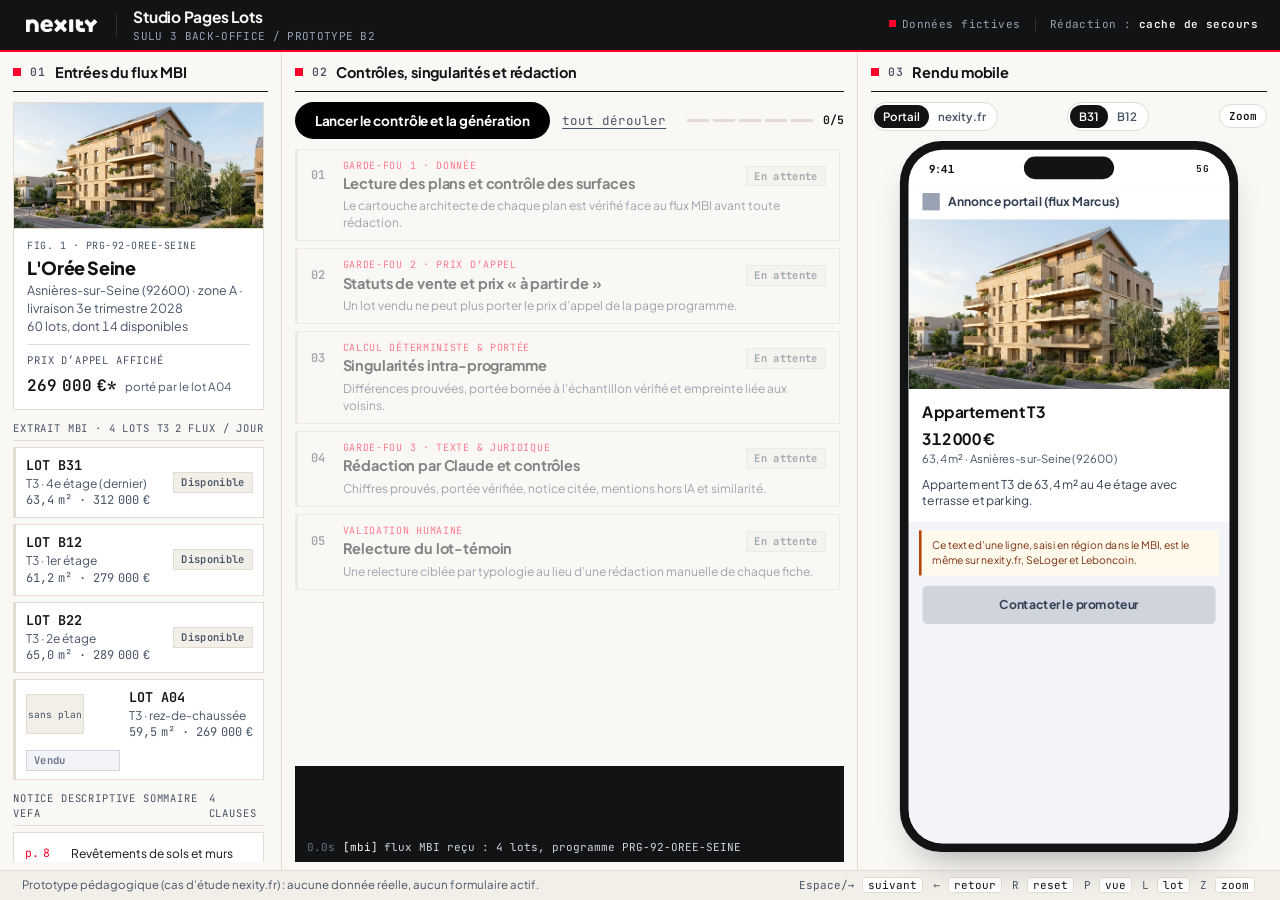
==== commit eabaa0aa: "feat(b2): add scope and stock guardrails, fix demo UX, and refine Swiss Nexity UI" ====
--- a/demo/index.html
+++ b/demo/index.html
@@ -45,206 +45,518 @@
 
 *{box-sizing:border-box}
 html,body{height:100%;margin:0}
-body{font-family:var(--font-sans);background:var(--arch-limestone);color:var(--nexity-obsidian);-webkit-font-smoothing:antialiased;overflow:hidden;font-size:15px;line-height:1.45}
-.mono{font-family:var(--font-mono)}
+body{
+  font-family:var(--font-sans);
+  background:var(--arch-limestone);
+  color:var(--nexity-obsidian);
+  -webkit-font-smoothing:antialiased;
+  overflow:hidden;
+  font-size:14.5px;
+  line-height:1.42;
+}
+.mono{font-family:var(--font-mono);font-variant-numeric:tabular-nums}
+.numval{font-variant-numeric:tabular-nums}
+h1,h2,h3,h4{text-wrap:balance}
 button{font-family:inherit;cursor:pointer}
 
-/* Barre haute */
-.topbar{height:60px;background:#000;display:flex;align-items:center;gap:18px;padding:0 22px;border-bottom:3px solid var(--nexity-red-banner)}
-.topbar img{height:24px;display:block}
-.topbar .sep{width:1px;height:26px;background:#2b2f33}
-.topbar .titre{color:#fff;font-weight:700;font-size:17px;letter-spacing:-.01em}
-.topbar .sous{color:#98A2B3;font-size:12px;font-family:var(--font-mono);margin-top:1px}
+/* Barre haute — folio éditorial tendu */
+.topbar{
+  height:52px;
+  background:#111315;
+  display:flex;
+  align-items:center;
+  gap:16px;
+  padding:0 22px;
+  border-bottom:2px solid var(--nexity-red-primary);
+}
+.topbar img{height:21px;display:block}
+.topbar .sep{width:1px;height:22px;background:#2E3338}
+.topbar .titre{color:#FAF8F5;font-weight:700;font-size:15.5px;letter-spacing:-.015em}
+.topbar .sous{color:#98A2B3;font-size:11px;font-family:var(--font-mono);letter-spacing:.03em;margin-top:1px}
 .topbar .spacer{flex:1}
-.tchip{font-family:var(--font-mono);font-size:11.5px;color:#D0D5DD;border:1px solid #344054;border-radius:var(--radius-pill);padding:5px 11px;white-space:nowrap}
-.tchip.src{color:#fff;border-color:#475467}
-.tchip b{color:#fff;font-weight:600}
-
-/* Grille */
-main{display:grid;grid-template-columns:minmax(300px,25fr) minmax(470px,43fr) minmax(360px,32fr);gap:18px;padding:16px 20px 12px;height:calc(100vh - 63px - 32px)}
-.col{display:flex;flex-direction:column;min-height:0;min-width:0}
-.col-head{display:flex;align-items:baseline;gap:10px;margin:0 0 10px;padding:0 2px}
-.col-head .num{font-family:var(--font-mono);font-size:12px;color:var(--nexity-red-primary);letter-spacing:.1em;font-weight:600}
-.col-head h2{font-size:18px;margin:0;font-weight:800;letter-spacing:-.015em}
-.col-head .aside{margin-left:auto;font-size:12px;color:var(--arch-slate-text);font-family:var(--font-mono)}
-.scroll{overflow:auto;min-height:0;flex:1;padding:2px 6px 8px 2px;scrollbar-width:thin}
-.card{background:#fff;border:1px solid var(--arch-oak-border);border-radius:var(--radius-card);box-shadow:var(--shadow-floating)}
-.k{font-family:var(--font-mono);font-size:11px;letter-spacing:.08em;text-transform:uppercase;color:var(--arch-slate-text)}
+.folio{
+  font-family:var(--font-mono);
+  font-size:11px;
+  color:#98A2B3;
+  letter-spacing:.04em;
+  display:flex;
+  align-items:center;
+  gap:14px;
+  white-space:nowrap;
+}
+.folio .dot-r{display:inline-block;width:7px;height:7px;background:var(--nexity-red-primary);margin-right:6px;vertical-align:1px}
+.folio b{color:#FAF8F5;font-weight:600}
+.folio .vbar{width:1px;height:14px;background:#2E3338}
+
+/* Grille 3 colonnes — filets d’architecte, zéro ombre floue */
+main{
+  display:grid;
+  grid-template-columns:minmax(285px,24fr) minmax(470px,44fr) minmax(355px,32fr);
+  height:calc(100vh - 52px - 30px);
+}
+.col{
+  display:flex;
+  flex-direction:column;
+  min-height:0;
+  min-width:0;
+  padding:14px 18px 10px;
+  border-right:1px solid var(--arch-oak-border);
+}
+.col:last-child{border-right:0}
+.col-head{
+  display:flex;
+  align-items:center;
+  gap:9px;
+  margin:0 0 10px;
+  padding-bottom:8px;
+  border-bottom:1px solid var(--nexity-obsidian);
+}
+.col-head .sq{width:8px;height:8px;background:var(--nexity-red-primary);flex:none}
+.col-head .num{font-family:var(--font-mono);font-size:11.5px;color:var(--arch-slate-text);letter-spacing:.08em;font-weight:600}
+.col-head h2{font-size:15.5px;margin:0;font-weight:700;letter-spacing:-.015em}
+.col-head .aside{margin-left:auto;font-size:11px;color:var(--arch-slate-text);font-family:var(--font-mono);letter-spacing:.02em}
+.scroll{overflow:auto;min-height:0;flex:1;padding:0 4px 6px 0;scrollbar-width:thin}
+.k{font-family:var(--font-mono);font-size:10.5px;letter-spacing:.08em;text-transform:uppercase;color:var(--arch-slate-text)}
 .muted{color:var(--arch-slate-text)}
-footer{height:32px;display:flex;align-items:center;gap:18px;padding:0 20px;font-size:12px;color:var(--arch-slate-text);border-top:1px solid var(--arch-oak-border);background:var(--arch-limestone)}
-footer .keys{margin-left:auto;font-family:var(--font-mono);font-size:11.5px}
-footer kbd{font-family:var(--font-mono);background:#fff;border:1px solid var(--arch-oak-border);border-radius:5px;padding:0 5px;margin:0 3px 0 8px}
-
-/* Colonne 1 : entrées */
-.prog{overflow:hidden;margin-bottom:12px}
-.prog .photo{height:150px;background-size:cover;background-position:center 40%}
-.prog .body{padding:12px 16px 14px}
-.prog h3{margin:2px 0 2px;font-size:20px;font-weight:800;letter-spacing:-.015em}
-.prog .meta{font-size:13px;color:var(--arch-slate-text)}
-.prixappel{margin-top:10px;display:flex;align-items:baseline;gap:10px;flex-wrap:wrap;padding-top:10px;border-top:1px solid var(--arch-sandstone)}
-.prixappel .val{font-family:var(--font-mono);font-size:17px;font-weight:600}
+footer{
+  height:30px;
+  display:flex;
+  align-items:center;
+  gap:16px;
+  padding:0 22px;
+  font-size:11.5px;
+  color:var(--arch-slate-text);
+  border-top:1px solid var(--arch-oak-border);
+  background:var(--arch-sandstone);
+}
+footer .keys{margin-left:auto;font-family:var(--font-mono);font-size:11px;white-space:nowrap}
+footer kbd{
+  font-family:var(--font-mono);
+  background:#fff;
+  border:1px solid var(--arch-oak-border);
+  border-radius:3px;
+  padding:0 5px;
+  margin:0 3px 0 8px;
+  color:var(--nexity-obsidian);
+}
+
+/* Colonne 1 : entrées du flux MBI */
+.prog{
+  background:#fff;
+  border:1px solid var(--arch-oak-border);
+  margin-bottom:10px;
+}
+.prog .photo{height:126px;background-size:cover;background-position:center 40%;border-bottom:1px solid var(--arch-oak-border)}
+.prog .body{padding:10px 13px 11px}
+.prog .cap-fig{font-family:var(--font-mono);font-size:10px;color:var(--arch-slate-text);letter-spacing:.05em;text-transform:uppercase}
+.prog h3{margin:2px 0 2px;font-size:18px;font-weight:800;letter-spacing:-.02em}
+.prog .meta{font-size:12.5px;color:var(--arch-slate-text)}
+.prixappel{
+  margin-top:8px;
+  display:flex;
+  align-items:baseline;
+  gap:8px;
+  flex-wrap:wrap;
+  padding-top:8px;
+  border-top:1px solid var(--arch-oak-border);
+}
+.prixappel .val{font-family:var(--font-mono);font-size:16px;font-weight:600;font-variant-numeric:tabular-nums;white-space:nowrap}
 .prixappel .val.old{text-decoration:line-through;color:var(--arch-slate-text);font-weight:400}
 .prixappel .val.new{color:var(--guard-legal-warn-fg)}
-.prixappel .tag{font-size:11.5px;color:var(--guard-legal-warn-fg);background:var(--guard-legal-warn-bg);border-radius:var(--radius-pill);padding:2px 9px}
-.lot{display:grid;grid-template-columns:62px 1fr auto;gap:10px;align-items:center;padding:10px 12px;margin-bottom:8px;transition:border-color .3s, background .3s}
-.lot .thumb{width:62px;height:44px;border-radius:7px;border:1px solid var(--arch-oak-border);background:#fff center/cover no-repeat}
-.lot .thumb.vide{background:var(--arch-sandstone);display:flex;align-items:center;justify-content:center;font-size:10px;color:var(--arch-slate-text);font-family:var(--font-mono)}
-.lot .id{font-family:var(--font-mono);font-weight:600;font-size:14px}
-.lot .l2{font-size:12.5px;color:var(--arch-slate-text)}
-.lot .desc{grid-column:1/-1;font-size:12.5px;color:var(--arch-slate-text);font-style:italic;border-top:1px dashed var(--arch-sandstone);padding-top:6px}
-.lot.q{border-color:#F04438;background:var(--guard-quarantine-bg)}
-.lot.ok{border-color:#6CE9A6}
-.pill{font-size:11.5px;font-weight:600;border-radius:var(--radius-pill);padding:3px 10px;white-space:nowrap;border:1px solid transparent}
-.pill.dispo{background:var(--arch-sandstone);color:var(--arch-slate-text)}
-.pill.vendu{background:#F2F4F7;color:#667085;border-color:#D0D5DD}
-.pill.q{background:var(--guard-quarantine-bg);color:var(--guard-quarantine-fg);border-color:#FDA29B}
-.pill.warn{background:var(--guard-legal-warn-bg);color:var(--guard-legal-warn-fg);border-color:#FEC84B}
-.pill.ok{background:var(--guard-verified-bg);color:var(--guard-verified-fg);border-color:#6CE9A6}
-.pill.ink{background:#000;color:#fff}
-.notice{padding:12px 14px;margin-top:4px}
-.notice .cl{display:flex;gap:10px;font-size:13px;padding:5px 0;border-top:1px solid var(--arch-sandstone)}
+.prixappel .tag{
+  font-family:var(--font-mono);
+  font-size:10px;
+  letter-spacing:.04em;
+  text-transform:uppercase;
+  color:var(--guard-legal-warn-fg);
+  border:1px solid #FEC84B;
+  background:var(--guard-legal-warn-bg);
+  padding:1px 6px;
+}
+.sub{
+  margin:11px 0 6px;
+  padding-bottom:4px;
+  border-bottom:1px solid var(--arch-oak-border);
+  display:flex;
+  justify-content:space-between;
+  align-items:baseline;
+}
+.lot{
+  display:grid;
+  grid-template-columns:58px 1fr auto;
+  gap:9px;
+  align-items:center;
+  padding:8px 10px;
+  background:#fff;
+  border:1px solid var(--arch-oak-border);
+  border-left:3px solid var(--arch-oak-border);
+  margin-bottom:6px;
+  transition:border-color .2s, background .2s;
+}
+.lot .thumb{width:58px;height:40px;border:1px solid var(--arch-oak-border);background:#fff center/cover no-repeat}
+.lot .thumb.vide{background:var(--arch-sandstone);display:flex;align-items:center;justify-content:center;font-size:9.5px;color:var(--arch-slate-text);font-family:var(--font-mono)}
+.lot .id{font-family:var(--font-mono);font-weight:600;font-size:13.5px}
+.lot .l2{font-size:12px;color:var(--arch-slate-text)}
+.lot .desc{grid-column:1/-1;font-size:11.5px;color:var(--arch-slate-text);border-top:1px solid var(--arch-sandstone);padding-top:5px}
+.lot.q{border-color:#FDA29B;border-left-color:var(--guard-quarantine-fg);background:var(--guard-quarantine-bg)}
+.lot.ok{border-left-color:var(--guard-verified-fg)}
+.st-tag{
+  font-family:var(--font-mono);
+  font-size:10.5px;
+  font-weight:600;
+  letter-spacing:.03em;
+  padding:2px 7px;
+  white-space:nowrap;
+  border:1px solid transparent;
+}
+.st-tag.dispo{background:var(--arch-sandstone);color:var(--arch-slate-text);border-color:var(--arch-oak-border)}
+.st-tag.vendu{background:#F2F4F7;color:#667085;border-color:#D0D5DD}
+.st-tag.q{background:var(--guard-quarantine-bg);color:var(--guard-quarantine-fg);border-color:#FDA29B}
+.st-tag.warn{background:var(--guard-legal-warn-bg);color:var(--guard-legal-warn-fg);border-color:#FEC84B}
+.st-tag.ok{background:var(--guard-verified-bg);color:var(--guard-verified-fg);border-color:#6CE9A6}
+.st-tag.ink{background:#111315;color:#FAF8F5}
+.notice{background:#fff;border:1px solid var(--arch-oak-border);padding:8px 11px;margin-top:4px}
+.notice .cl{display:flex;gap:10px;font-size:12px;padding:4px 0;border-top:1px solid var(--arch-sandstone)}
 .notice .cl:first-of-type{border-top:0}
-.notice .pg{font-family:var(--font-mono);font-size:12px;color:var(--nexity-red-primary);min-width:38px}
-.sub{margin:14px 2px 8px;display:flex;justify-content:space-between;align-items:baseline}
-
-/* Colonne 2 : pipeline */
-.actions{display:flex;align-items:center;gap:14px;margin-bottom:12px}
-.btn{background:var(--nexity-jet-black);color:#fff;border:0;border-radius:var(--radius-pill);padding:12px 22px;font-size:15px;font-weight:700;letter-spacing:-.005em;transition:transform .1s, opacity .2s}
-.btn:hover{transform:translateY(-1px)}
-.btn:disabled{opacity:.35;cursor:default;transform:none}
-.btn.small{padding:8px 16px;font-size:13.5px}
-.lnk{background:none;border:0;color:var(--arch-slate-text);font-size:13px;text-decoration:underline;text-underline-offset:3px;padding:0}
-.progress{margin-left:auto;display:flex;gap:5px;align-items:center}
-.progress i{width:26px;height:4px;border-radius:2px;background:var(--arch-oak-border);display:block;transition:background .3s}
+.notice .pg{font-family:var(--font-mono);font-size:11.5px;color:var(--nexity-red-primary);min-width:36px;font-variant-numeric:tabular-nums}
+
+/* Colonne 2 : pipeline IA et garde-fous — style Rapport Suisse */
+.actions{display:flex;align-items:center;gap:12px;margin-bottom:10px}
+.btn{
+  background:var(--nexity-jet-black);
+  color:#fff;
+  border:0;
+  border-radius:var(--radius-pill);
+  padding:10px 20px;
+  font-size:13.5px;
+  font-weight:700;
+  letter-spacing:-.005em;
+  transition:opacity .15s;
+}
+.btn:hover{opacity:.86}
+.btn:disabled{opacity:.32;cursor:default}
+.btn.small{padding:7px 15px;font-size:12.5px}
+.lnk{background:none;border:0;color:var(--arch-slate-text);font-size:12.5px;font-family:var(--font-mono);text-decoration:underline;text-underline-offset:3px;padding:0}
+.lnk.active{color:var(--nexity-red-primary);font-weight:600}
+.progress{margin-left:auto;display:flex;gap:4px;align-items:center}
+.progress i{width:22px;height:3px;background:var(--arch-oak-border);display:block;transition:background .18s linear}
 .progress i.on{background:var(--nexity-red-primary)}
-.progress span{font-family:var(--font-mono);font-size:12px;color:var(--arch-slate-text);margin-left:6px}
-.step{padding:12px 16px;margin-bottom:10px;transition:opacity .3s}
-.step[data-state="pending"]{opacity:.55;box-shadow:none}
-.step-head{display:flex;align-items:center;gap:12px}
-.step-head .n{width:28px;height:28px;border-radius:50%;flex:none;display:flex;align-items:center;justify-content:center;font-family:var(--font-mono);font-size:13px;font-weight:600;border:1.5px solid var(--arch-oak-border);color:var(--arch-slate-text);background:#fff}
-.step[data-state="running"] .n{border-color:var(--nexity-red-primary);color:var(--nexity-red-primary);animation:pulse 1s infinite}
-.step[data-state="done"] .n{background:#000;border-color:#000;color:#fff}
-.step[data-state="alert"] .n{background:var(--guard-quarantine-fg);border-color:var(--guard-quarantine-fg);color:#fff}
-.step[data-state="warn"] .n{background:var(--guard-legal-warn-fg);border-color:var(--guard-legal-warn-fg);color:#fff}
-@keyframes pulse{0%{box-shadow:0 0 0 0 rgba(255,0,45,.35)}100%{box-shadow:0 0 0 9px rgba(255,0,45,0)}}
-.step-head h3{margin:0;font-size:16px;font-weight:700;letter-spacing:-.01em}
-.step-head .gf{font-family:var(--font-mono);font-size:11px;color:var(--nexity-red-primary);letter-spacing:.06em;text-transform:uppercase}
-.step-head .st{margin-left:auto}
-.step .desc0{font-size:13px;color:var(--arch-slate-text);margin:6px 0 0 40px}
-.step-body{margin:12px 0 2px 40px}
-.tbl{width:100%;border-collapse:collapse;font-size:13.5px}
-.tbl th{font-family:var(--font-mono);font-size:10.5px;letter-spacing:.06em;text-transform:uppercase;color:var(--arch-slate-text);text-align:left;font-weight:600;padding:0 8px 6px 0}
-.tbl td{padding:6px 8px 6px 0;border-top:1px solid var(--arch-sandstone);font-family:var(--font-mono);font-size:13px}
+.progress span{font-family:var(--font-mono);font-size:11.5px;color:var(--nexity-obsidian);font-weight:600;margin-left:6px;font-variant-numeric:tabular-nums}
+
+.step{
+  background:#fff;
+  border:1px solid var(--arch-oak-border);
+  border-left:3px solid var(--arch-oak-border);
+  padding:9px 13px;
+  margin-bottom:7px;
+  transition:border-color .18s, opacity .18s;
+}
+.step[data-state="pending"]{opacity:.5;background:var(--arch-limestone)}
+.step[data-state="running"]{border-left-color:var(--nexity-red-primary)}
+.step[data-state="done"]{border-left-color:var(--nexity-obsidian)}
+.step[data-state="alert"]{border-left-color:var(--guard-quarantine-fg)}
+.step[data-state="warn"]{border-left-color:var(--guard-legal-warn-fg)}
+.step.compact{padding:7px 13px}
+.step-head{display:flex;align-items:center;gap:10px}
+.step.clickable .step-head{cursor:pointer}
+.step-head .n{
+  font-family:var(--font-mono);
+  font-size:12px;
+  font-weight:600;
+  color:var(--arch-slate-text);
+  min-width:22px;
+  font-variant-numeric:tabular-nums;
+}
+.step[data-state="running"] .n{color:var(--nexity-red-primary)}
+.step[data-state="done"] .n{color:var(--nexity-obsidian)}
+.step[data-state="alert"] .n{color:var(--guard-quarantine-fg)}
+.step[data-state="warn"] .n{color:var(--guard-legal-warn-fg)}
+.step-head h3{margin:0;font-size:14.5px;font-weight:700;letter-spacing:-.01em}
+.step-head .gf{font-family:var(--font-mono);font-size:10px;color:var(--nexity-red-primary);letter-spacing:.07em;text-transform:uppercase}
+.step-head .resume{font-size:11.5px;color:var(--arch-slate-text);margin-left:8px;white-space:nowrap;overflow:hidden;text-overflow:ellipsis;max-width:230px}
+.step-head .st{margin-left:auto;display:flex;align-items:center;gap:6px}
+.step-head .chev{font-family:var(--font-mono);font-size:11px;color:var(--arch-slate-text)}
+.step .desc0{font-size:12px;color:var(--arch-slate-text);margin:4px 0 0 32px}
+.step-body{margin:8px 0 2px 0;padding-top:8px;border-top:1px solid var(--arch-sandstone)}
+
+/* Tableaux style Rapport Suisse : filets horizontaux, chiffres alignés à droite */
+.tbl{width:100%;border-collapse:collapse;font-size:12.5px}
+.tbl th{
+  font-family:var(--font-mono);
+  font-size:10px;
+  letter-spacing:.06em;
+  text-transform:uppercase;
+  color:var(--arch-slate-text);
+  text-align:right;
+  font-weight:600;
+  padding:0 6px 5px;
+  border-bottom:1px solid var(--nexity-obsidian);
+}
+.tbl th:first-child,.tbl td:first-child{text-align:left;padding-left:0}
+.tbl th:last-child,.tbl td:last-child{text-align:right;padding-right:0}
+.tbl td{
+  padding:4px 6px;
+  border-bottom:1px solid var(--arch-sandstone);
+  font-family:var(--font-mono);
+  font-size:12.5px;
+  font-variant-numeric:tabular-nums;
+  text-align:right;
+  white-space:nowrap;
+}
 .tbl td:first-child{font-weight:600}
-.tbl tr.bad td{color:var(--guard-quarantine-fg)}
-.alertbox{border-radius:12px;padding:12px 14px;margin-top:12px;display:flex;gap:14px}
-.alertbox.q{background:var(--guard-quarantine-bg);border:1px solid #FDA29B;color:#7A271A}
-.alertbox.w{background:var(--guard-legal-warn-bg);border:1px solid #FEC84B;color:#7A2E0E}
-.alertbox.v{background:var(--guard-verified-bg);border:1px solid #6CE9A6;color:#054F31}
-.alertbox h4{margin:0 0 4px;font-size:14.5px}
-.alertbox p{margin:3px 0;font-size:13.5px}
-.alertbox .crop{flex:none;width:210px;height:96px;border:2px solid var(--guard-quarantine-fg);border-radius:8px;background-repeat:no-repeat;background-color:#fff}
-.bigprice{font-family:var(--font-mono);font-size:22px;font-weight:600;display:flex;gap:12px;align-items:baseline;margin:6px 0}
-.bigprice s{color:#B54708;opacity:.6;font-weight:400}
-.bigprice .arrow{font-family:var(--font-sans);font-size:13px;font-weight:600}
+.tbl tr.bad td{color:var(--guard-quarantine-fg);font-weight:600}
+
+/* Encarts d’alerte — filet latéral + chiffre héros, zéro boîte floue */
+.alertbox{
+  padding:8px 11px;
+  margin-top:7px;
+  display:flex;
+  gap:12px;
+  align-items:center;
+  border:1px solid var(--arch-oak-border);
+  border-left:3px solid var(--nexity-obsidian);
+  background:var(--arch-limestone);
+}
+.alertbox.q{background:var(--guard-quarantine-bg);border-color:#FDA29B;border-left-color:var(--guard-quarantine-fg);color:#7A271A}
+.alertbox.w{background:var(--guard-legal-warn-bg);border-color:#FEC84B;border-left-color:var(--guard-legal-warn-fg);color:#7A2E0E}
+.alertbox.v{background:var(--guard-verified-bg);border-color:#A6F4C5;border-left-color:var(--guard-verified-fg);color:#054F31}
+.alertbox h4{margin:0 0 2px;font-size:13px;font-weight:700}
+.alertbox p{margin:2px 0;font-size:12px;line-height:1.35}
+.crop-wrap{flex:none;display:flex;flex-direction:column;gap:3px;align-items:flex-start}
+.alertbox .crop{
+  width:178px;
+  height:45px;
+  border:1.5px solid var(--guard-quarantine-fg);
+  background-repeat:no-repeat;
+  background-color:#fff;
+}
+.crop-cap{font-family:var(--font-mono);font-size:9.5px;color:#7A271A;letter-spacing:.03em}
+.hero-stat{
+  font-family:var(--font-mono);
+  font-size:21px;
+  font-weight:600;
+  font-variant-numeric:tabular-nums;
+  line-height:1.1;
+  letter-spacing:-.02em;
+}
+.bigprice{
+  font-family:var(--font-mono);
+  font-size:19px;
+  font-weight:600;
+  font-variant-numeric:tabular-nums;
+  display:flex;
+  gap:10px;
+  align-items:baseline;
+  margin:3px 0;
+}
+.bigprice s{color:#B54708;opacity:.55;font-weight:400;font-size:15px}
+.bigprice .arrow{font-family:var(--font-sans);font-size:12px;font-weight:600}
+
+/* Singularités & contrôles — filets fins, zéro rond d’icône */
 .sings{display:grid;grid-template-columns:1fr 1fr;gap:10px}
-.sing{background:var(--arch-limestone);border:1px solid var(--arch-oak-border);border-radius:12px;padding:10px 12px}
-.sing .h{display:flex;justify-content:space-between;align-items:baseline;margin-bottom:6px}
-.sing .h b{font-family:var(--font-mono);font-size:14px}
-.chipS{display:block;background:#fff;border:1px solid var(--arch-oak-border);border-radius:9px;padding:6px 9px;margin-top:6px;font-size:13px}
-.chipS .v{font-family:var(--font-mono);font-size:12.5px;color:var(--nexity-obsidian)}
-.chipS .r{font-size:12px;color:var(--arch-slate-text)}
-.note{font-size:12.5px;color:var(--arch-slate-text);margin-top:8px}
+.sing{background:var(--arch-limestone);border:1px solid var(--arch-oak-border);padding:8px 10px}
+.sing .h{display:flex;justify-content:space-between;align-items:baseline;padding-bottom:5px;border-bottom:1px solid var(--arch-oak-border);margin-bottom:5px}
+.sing .h b{font-family:var(--font-mono);font-size:13px}
+.chipS{display:block;padding:4px 0;border-bottom:1px solid var(--arch-sandstone);font-size:12px}
+.chipS:last-child{border-bottom:0;padding-bottom:0}
+.chipS .v{font-family:var(--font-mono);font-size:11.5px;color:var(--nexity-obsidian);font-variant-numeric:tabular-nums}
+.chipS .r{font-size:11px;color:var(--arch-slate-text)}
+.note{font-size:11.5px;color:var(--arch-slate-text);margin-top:6px;line-height:1.36}
+
 .gen{display:grid;grid-template-columns:1fr 1fr;gap:10px}
-.gen .box{background:var(--arch-limestone);border:1px solid var(--arch-oak-border);border-radius:12px;padding:10px 12px}
-.check{display:flex;gap:8px;font-size:13px;margin-top:6px;align-items:flex-start}
-.check i{flex:none;width:16px;height:16px;border-radius:50%;background:var(--guard-verified-fg);color:#fff;font-style:normal;font-size:10px;display:flex;align-items:center;justify-content:center;margin-top:2px}
-.temoin{display:flex;gap:14px;align-items:center;flex-wrap:wrap}
-.log{background:var(--nexity-obsidian);color:#D0D5DD;border-radius:12px;padding:10px 14px;height:132px;overflow:hidden;font-family:var(--font-mono);font-size:12px;line-height:1.55;margin-top:6px;flex:none;display:flex;flex-direction:column;justify-content:flex-end}
-.log .ln{flex:none;white-space:nowrap;overflow:hidden;text-overflow:ellipsis;animation:fadein .35s}
+.gen .box{background:var(--arch-limestone);border:1px solid var(--arch-oak-border);padding:8px 10px}
+.gen .box-h{display:flex;justify-content:space-between;align-items:center;padding-bottom:5px;border-bottom:1px solid var(--arch-oak-border);margin-bottom:5px}
+.chk{display:flex;gap:7px;font-size:12px;margin-top:4px;align-items:baseline;line-height:1.34}
+.chk .mk{font-family:var(--font-mono);font-size:10.5px;font-weight:600;color:var(--guard-verified-fg);flex:none}
+
+/* Barres fines style Rapport Suisse (similarité & charge humaine) */
+.bar-row{margin-top:6px}
+.bar-track{position:relative;height:5px;background:var(--arch-oak-border);width:100%;overflow:visible;margin-top:4px}
+.bar-fill{height:100%;background:var(--guard-verified-fg);animation:wipe .35s ease-out}
+.bar-fill.red{background:var(--nexity-red-primary)}
+.bar-mark{position:absolute;top:-3px;bottom:-3px;width:1.5px;background:var(--nexity-obsidian)}
+@keyframes wipe{from{transform:scaleX(0);transform-origin:left}to{transform:scaleX(1);transform-origin:left}}
+.temoin{display:flex;gap:12px;align-items:center;flex-wrap:wrap}
+.comp-bars{display:grid;grid-template-columns:1fr 1fr;gap:12px;margin-top:8px;padding-top:7px;border-top:1px solid var(--arch-sandstone)}
+.comp-bars .cb-lbl{display:flex;justify-content:space-between;font-size:11.5px}
+
+/* Journal terminal — sobre, sans bruit */
+.log{
+  background:#111315;
+  color:#D0D5DD;
+  border-top:2px solid var(--nexity-obsidian);
+  padding:7px 12px;
+  height:96px;
+  overflow:hidden;
+  font-family:var(--font-mono);
+  font-size:11px;
+  font-variant-numeric:tabular-nums;
+  line-height:1.48;
+  margin-top:6px;
+  flex:none;
+  display:flex;
+  flex-direction:column;
+  justify-content:flex-end;
+}
+.log .ln{flex:none;white-space:nowrap;overflow:hidden;text-overflow:ellipsis;animation:fadein .18s ease-out}
 .log .t{color:#667085;margin-right:8px}
-.log .tag{color:#fff;margin-right:6px}
+.log .tag{color:#FAF8F5;margin-right:6px}
 .log .q{color:#FDA29B}.log .w{color:#FEC84B}.log .v{color:#6CE9A6}
-@keyframes fadein{from{opacity:0;transform:translateY(4px)}to{opacity:1;transform:none}}
-
-/* Colonne 3 : mobile */
-.seg{display:inline-flex;background:#fff;border:1px solid var(--arch-oak-border);border-radius:var(--radius-pill);padding:3px}
-.seg button{border:0;background:transparent;border-radius:var(--radius-pill);padding:6px 13px;font-size:13px;font-weight:600;color:var(--arch-slate-text)}
-.seg button.on{background:#000;color:#fff}
-.phone-zone{flex:1;min-height:0;display:flex;justify-content:center;align-items:flex-start;padding-top:4px}
-.phone-wrap{transform-origin:top center}
-.phone{width:390px;height:844px;border-radius:54px;background:#111315;padding:12px;box-shadow:0 30px 60px -20px rgba(17,19,21,.35)}
-.screen{width:100%;height:100%;border-radius:43px;background:#fff;overflow:hidden;position:relative;display:flex;flex-direction:column}
-.notch{position:absolute;top:9px;left:50%;transform:translateX(-50%);width:110px;height:30px;background:#111315;border-radius:18px;z-index:5}
-.sbar{height:44px;flex:none;display:flex;justify-content:space-between;align-items:center;padding:6px 28px 0;font-size:13px;font-weight:700}
+@keyframes fadein{from{opacity:0}to{opacity:1}}
+
+/* Colonne 3 : mobile (barre unique compacte + aperçu Nexity fidèle) */
+.mob-bar{
+  display:flex;
+  gap:6px;
+  justify-content:space-between;
+  align-items:center;
+  margin-bottom:8px;
+  flex-wrap:nowrap;
+}
+.seg{
+  display:inline-flex;
+  background:#fff;
+  border:1px solid var(--arch-oak-border);
+  border-radius:var(--radius-pill);
+  padding:2px;
+}
+.seg button{
+  border:0;
+  background:transparent;
+  border-radius:var(--radius-pill);
+  padding:4px 9px;
+  font-size:11.5px;
+  font-weight:600;
+  color:var(--arch-slate-text);
+  white-space:nowrap;
+}
+.seg button.on{background:#111315;color:#fff}
+.zbtn{
+  border:1px solid var(--arch-oak-border);
+  background:#fff;
+  border-radius:var(--radius-pill);
+  padding:4px 9px;
+  font-size:11px;
+  font-weight:600;
+  color:var(--nexity-obsidian);
+  font-family:var(--font-mono);
+  white-space:nowrap;
+}
+.zbtn.on{background:var(--nexity-red-primary);color:#fff;border-color:var(--nexity-red-primary)}
+.phone-zone{flex:1;min-height:0;display:flex;justify-content:center;align-items:flex-start;padding-top:2px}
+.phone-wrap{transform-origin:top center;transition:transform .18s ease-out}
+.phone{width:390px;height:820px;border-radius:48px;background:#111315;padding:10px;box-shadow:0 22px 44px -22px rgba(17,19,21,.45)}
+body.zoom-phone .col-mob{
+  position:fixed;
+  inset:8px 0 8px 0;
+  background:rgba(250,248,245,.97);
+  z-index:40;
+  padding:10px 24px 12px;
+  border-right:0;
+  align-items:center;
+}
+body.zoom-phone .col-mob .col-head{width:100%;max-width:460px;margin-bottom:6px;padding-bottom:6px}
+body.zoom-phone .col-mob .mob-bar{width:100%;max-width:460px;margin-bottom:6px}
+body.zoom-phone .phone-zone{width:100%;align-items:center;padding-top:0}
+body.zoom-phone .phone-wrap{transform-origin:center center}
+.screen{width:100%;height:100%;border-radius:39px;background:#fff;overflow:hidden;position:relative;display:flex;flex-direction:column}
+.notch{position:absolute;top:8px;left:50%;transform:translateX(-50%);width:104px;height:26px;background:#111315;border-radius:15px;z-index:5}
+.sbar{height:40px;flex:none;display:flex;justify-content:space-between;align-items:center;padding:5px 24px 0;font-size:12.5px;font-weight:700;font-variant-numeric:tabular-nums}
 .app{flex:1;overflow:auto;scrollbar-width:none}
 .app::-webkit-scrollbar{display:none}
-.nx-head{display:flex;justify-content:space-between;align-items:center;padding:8px 18px 10px;border-bottom:1px solid var(--arch-sandstone)}
+.nx-head{display:flex;justify-content:space-between;align-items:center;padding:8px 18px 9px;border-bottom:1px solid var(--arch-sandstone)}
 .nx-head img{height:20px}
-.burger{width:22px;height:14px;border-top:2px solid #000;border-bottom:2px solid #000;position:relative}
+.burger{width:21px;height:13px;border-top:2px solid #000;border-bottom:2px solid #000;position:relative}
 .burger:after{content:"";position:absolute;left:0;right:0;top:4px;border-top:2px solid #000}
 .crumb{font-size:11.5px;color:var(--arch-slate-text);padding:8px 18px 0}
-.ba{position:relative;margin:10px 14px 0;border-radius:14px;overflow:hidden;aspect-ratio:1376/768;background:#eee;user-select:none}
+.ba{position:relative;margin:10px 14px 0;border-radius:12px;overflow:hidden;aspect-ratio:1376/768;background:#eee;user-select:none}
 .ba img{position:absolute;inset:0;width:100%;height:100%;object-fit:cover;display:block;pointer-events:none}
 .ba .top{clip-path:inset(0 0 0 var(--cut,50%))}
 .ba .line{position:absolute;top:0;bottom:0;left:var(--cut,50%);width:2px;background:#fff;box-shadow:0 0 0 1px rgba(0,0,0,.15)}
-.ba .knob{position:absolute;top:50%;left:var(--cut,50%);transform:translate(-50%,-50%);width:34px;height:34px;border-radius:50%;background:#fff;box-shadow:0 4px 12px rgba(0,0,0,.25);display:flex;align-items:center;justify-content:center;font-size:12px;font-weight:800}
-.ba .lab{position:absolute;top:8px;font-size:10.5px;font-weight:700;background:rgba(0,0,0,.72);color:#fff;border-radius:var(--radius-pill);padding:3px 8px}
+.ba .knob{position:absolute;top:50%;left:var(--cut,50%);transform:translate(-50%,-50%);width:34px;height:34px;border-radius:50%;background:#fff;box-shadow:0 3px 10px rgba(0,0,0,.22);display:flex;align-items:center;justify-content:center;font-size:12px;font-weight:800}
+.ba .lab{position:absolute;top:8px;font-size:10.5px;font-weight:700;background:rgba(17,19,21,.78);color:#fff;border-radius:var(--radius-pill);padding:3px 8px}
 .ba .lab.l{left:8px}.ba .lab.r{right:8px}
 .ba input{position:absolute;inset:0;width:100%;height:100%;opacity:0;cursor:ew-resize;margin:0}
 .cap{font-size:10.5px;color:var(--arch-slate-text);padding:5px 16px 0}
-.planbox{margin:10px 14px 0;border-radius:14px;border:1px solid var(--arch-oak-border);aspect-ratio:1200/820;background:#fff center/contain no-repeat}
-.lp{padding:12px 18px 0}
-.lp .ref{font-family:var(--font-mono);font-size:11.5px;color:var(--arch-slate-text);letter-spacing:.03em}
-.lp h1{font-size:21px;line-height:1.2;margin:6px 0 8px;font-weight:800;letter-spacing:-.02em}
+.planbox{margin:10px 14px 0;border-radius:10px;border:1px solid var(--arch-oak-border);aspect-ratio:1200/820;background:#fff center/contain no-repeat}
+.lp{padding:11px 18px 0}
+.lp .ref{font-family:var(--font-mono);font-size:11px;color:var(--arch-slate-text);letter-spacing:.03em;font-variant-numeric:tabular-nums}
+.lp h1{font-size:20px;line-height:1.18;margin:5px 0 7px;font-weight:800;letter-spacing:-.02em}
 .lp .price{display:flex;align-items:center;gap:8px;flex-wrap:wrap}
-.lp .price .p{font-family:var(--font-mono);font-size:20px;font-weight:600}
-.badge-red{font-size:11.5px;font-weight:700;color:var(--nexity-red-primary);border:1.5px solid var(--nexity-red-primary);border-radius:var(--radius-pill);padding:2px 9px;background:var(--nexity-red-soft)}
-.facts{display:flex;flex-wrap:wrap;gap:6px;margin-top:10px}
-.facts span{font-size:11.5px;background:var(--arch-limestone);border:1px solid var(--arch-oak-border);border-radius:var(--radius-pill);padding:3px 9px}
-.lp .acc{font-size:14px;margin:12px 0 0;color:#1D2939}
-.lp h2{font-size:14px;margin:16px 0 6px;font-weight:800}
-.pf{display:flex;gap:9px;font-size:13px;margin:7px 0;align-items:flex-start}
-.pf .dot{flex:none;width:7px;height:7px;border-radius:50%;background:var(--nexity-red-primary);margin-top:6px}
-.src{display:inline-block;font-family:var(--font-mono);font-size:9.5px;color:var(--arch-slate-text);border:1px solid var(--arch-oak-border);border-radius:5px;padding:0 4px;margin-left:4px;vertical-align:1px}
-.pr{background:var(--arch-limestone);border-left:3px solid var(--arch-oak-border);border-radius:0 9px 9px 0;padding:7px 10px;margin:7px 0;font-size:12.5px}
-.pr .np{font-family:var(--font-mono);font-size:10.5px;color:var(--nexity-red-primary);font-weight:600;display:block;margin-bottom:2px}
-.cta{margin:16px 18px 6px;display:flex;flex-direction:column;gap:8px}
-.cta button{border-radius:var(--radius-pill);padding:13px;font-size:14px;font-weight:700}
+.lp .price .p{font-family:var(--font-mono);font-size:20px;font-weight:600;font-variant-numeric:tabular-nums}
+.badge-red{font-size:11px;font-weight:700;color:var(--nexity-red-primary);border:1.5px solid var(--nexity-red-primary);border-radius:var(--radius-pill);padding:2px 9px;background:var(--nexity-red-soft)}
+.facts{display:flex;flex-wrap:wrap;gap:5px;margin-top:9px}
+.facts span{font-size:11px;background:var(--arch-limestone);border:1px solid var(--arch-oak-border);border-radius:var(--radius-pill);padding:3px 8px}
+.lp .acc{font-size:13.5px;margin:10px 0 0;color:#1D2939}
+.lp h2{font-size:13.5px;margin:14px 0 5px;font-weight:800}
+.pf{display:flex;gap:8px;font-size:12.8px;margin:6px 0;align-items:flex-start}
+.pf .dot{flex:none;width:6px;height:6px;background:var(--nexity-red-primary);margin-top:6px}
+.src{display:inline-block;font-family:var(--font-mono);font-size:9.5px;color:var(--arch-slate-text);border:1px solid var(--arch-oak-border);padding:0 4px;margin-left:4px;vertical-align:1px}
+.pr{background:var(--arch-limestone);border-left:3px solid var(--arch-oak-border);padding:7px 10px;margin:6px 0;font-size:12.5px}
+.pr .np{font-family:var(--font-mono);font-size:10px;color:var(--nexity-red-primary);font-weight:600;display:block;margin-bottom:2px}
+.cta{margin:14px 18px 6px;display:flex;flex-direction:column;gap:8px}
+.cta button{border-radius:var(--radius-pill);padding:12px;font-size:13.5px;font-weight:700}
 .cta .b1{background:#000;color:#fff;border:0}
 .cta .b2{background:#fff;color:#000;border:1.5px solid #000}
-.legal{margin:12px 18px 18px;padding:10px 12px;border-radius:12px;background:var(--arch-limestone);font-size:10px;color:var(--arch-slate-text);line-height:1.4}
-.legal .lock{display:inline-flex;gap:6px;align-items:center;font-family:var(--font-mono);font-size:10px;font-weight:600;color:var(--guard-verified-fg);background:var(--guard-verified-bg);border-radius:var(--radius-pill);padding:2px 8px;margin-bottom:6px}
-.legal p{margin:5px 0}
-.ribbon{font-size:11px;font-weight:700;text-align:center;padding:5px;font-family:var(--font-mono);letter-spacing:.04em}
+.legal{margin:11px 18px 18px;padding:10px 12px;background:var(--arch-limestone);border-top:2px solid var(--nexity-obsidian);font-size:10px;color:var(--arch-slate-text);line-height:1.4}
+.legal .lock{display:inline-flex;gap:6px;align-items:center;font-family:var(--font-mono);font-size:10px;font-weight:600;color:var(--guard-verified-fg);background:var(--guard-verified-bg);padding:2px 7px;margin-bottom:5px}
+.legal p{margin:4px 0}
+.ribbon{font-size:10.5px;font-weight:700;text-align:center;padding:5px;font-family:var(--font-mono);letter-spacing:.04em}
 .ribbon.draft{background:var(--guard-legal-warn-bg);color:var(--guard-legal-warn-fg)}
 .ribbon.ok{background:var(--guard-verified-bg);color:var(--guard-verified-fg)}
 .portal{background:#F2F4F7;min-height:100%}
 .portal .ph{display:flex;align-items:center;gap:10px;padding:10px 16px;background:#fff;border-bottom:1px solid #EAECF0;font-weight:700;font-size:14px;color:#344054}
-.portal .ph .sq{width:22px;height:22px;border-radius:6px;background:#98A2B3}
-.portal .img{height:210px;background-size:cover;background-position:center}
+.portal .ph .sq{width:20px;height:20px;background:#98A2B3}
+.portal .img{height:195px;background-size:cover;background-position:center}
 .portal .bd{background:#fff;padding:14px 16px;margin-bottom:10px}
 .portal .bd .t{font-size:18px;font-weight:700}
-.portal .bd .p{font-size:18px;font-weight:700;margin-top:4px}
+.portal .bd .p{font-size:18px;font-weight:700;margin-top:4px;font-variant-numeric:tabular-nums}
 .portal .bd .d{font-size:14px;color:#344054;margin-top:10px}
-.portal .warn{margin:0 12px;background:#FFFAEB;border:1px solid #FEC84B;border-radius:10px;padding:10px 12px;font-size:12.5px;color:#7A2E0E}
-.portal .gbtn{margin:12px 16px;background:#D0D5DD;color:#344054;border-radius:10px;padding:12px;text-align:center;font-weight:700;font-size:14px}
-.empty{padding:60px 30px;text-align:center;color:var(--arch-slate-text);font-size:14px}
-.empty b{display:block;color:var(--nexity-obsidian);font-size:16px;margin-bottom:6px}
-.tbl td,.lot .l2.mono,.prixappel .val{white-space:nowrap}
+.portal .warn{margin:0 12px;background:#FFFAEB;border-left:3px solid #B54708;padding:9px 12px;font-size:12px;color:#7A2E0E}
+.portal .gbtn{margin:12px 16px;background:#D0D5DD;color:#344054;border-radius:6px;padding:12px;text-align:center;font-weight:700;font-size:14px}
+.empty{padding:56px 28px;text-align:center;color:var(--arch-slate-text);font-size:13.5px}
+.empty b{display:block;color:var(--nexity-obsidian);font-size:15.5px;margin-bottom:6px}
+
 @media (max-width:1500px){
-  main{grid-template-columns:minmax(270px,23fr) minmax(440px,45fr) minmax(330px,32fr);gap:14px;padding:12px 14px 10px}
-  .col-head h2{font-size:16px}.col-head .aside{display:none}
+  main{grid-template-columns:minmax(255px,22fr) minmax(435px,45fr) minmax(345px,33fr)}
+  .col{padding:10px 13px 8px}
+  .col-head h2{font-size:14.5px}.col-head .aside{display:none}
   .lot .desc{display:none}
   .lot{grid-template-columns:1fr auto}.lot .thumb{display:none}
-  .step-body{margin-left:0}
 }
 @media (max-height:820px){
-  .prog .photo{height:100px}
-  .log{height:104px}
-  .actions{margin-bottom:8px}.btn{padding:10px 18px;font-size:14px}
-}
-.toast{position:fixed;left:50%;bottom:48px;transform:translateX(-50%) translateY(20px);background:#000;color:#fff;border-radius:14px;padding:12px 18px;font-size:14px;max-width:560px;opacity:0;transition:all .3s;pointer-events:none;z-index:50}
+  .topbar{height:48px}
+  main{height:calc(100vh - 48px - 28px)}
+  footer{height:28px;font-size:11px}
+  .col-head{margin-bottom:7px;padding-bottom:6px}
+  .prog .photo{height:84px}
+  .prog .body{padding:8px 11px 9px}
+  .log{height:66px;padding:5px 11px;font-size:10.5px;line-height:1.4}
+  .actions{margin-bottom:7px}.btn{padding:8px 16px;font-size:13px}
+  .step{padding:7px 11px;margin-bottom:5px}
+  .step-body{margin-top:6px;padding-top:6px}
+  .tbl td{padding:3px 6px}
+  .note{margin-top:4px;font-size:11px}
+  .alertbox{padding:6px 10px;margin-top:5px}
+  .alertbox p{font-size:11.5px}
+  .bigprice{font-size:17px;margin:2px 0}
+}
+.toast{
+  position:fixed;
+  left:50%;
+  bottom:42px;
+  transform:translateX(-50%) translateY(16px);
+  background:#111315;
+  color:#FAF8F5;
+  border-left:3px solid var(--nexity-red-primary);
+  padding:11px 16px;
+  font-size:13.5px;
+  max-width:560px;
+  opacity:0;
+  transition:opacity .2s, transform .2s;
+  pointer-events:none;
+  z-index:60;
+}
 .toast.on{opacity:1;transform:translateX(-50%)}
 </style>
 </head>
@@ -252,37 +564,41 @@
 <header class="topbar">
   <img id="logoW" alt="nexity">
   <div class="sep"></div>
-  <div><div class="titre">Studio Pages Lots</div><div class="sous">back-office Sulu 3 / prototype B2</div></div>
+  <div><div class="titre">Studio Pages Lots</div><div class="sous">SULU 3 BACK-OFFICE / PROTOTYPE B2</div></div>
   <div class="spacer"></div>
-  <span class="tchip">Programme, lots et visuels fictifs</span>
-  <span class="tchip src" id="srcChip"></span>
+  <div class="folio">
+    <span><i class="dot-r"></i>Données fictives</span>
+    <span class="vbar"></span>
+    <span id="srcChip"></span>
+  </div>
 </header>
 
 <main>
   <section class="col">
-    <div class="col-head"><span class="num">01</span><h2>Entrées du flux MBI</h2><span class="aside" id="flowTime"></span></div>
+    <div class="col-head"><span class="sq"></span><span class="num">01</span><h2>Entrées du flux MBI</h2><span class="aside" id="flowTime"></span></div>
     <div class="scroll" id="colIn"></div>
   </section>
 
   <section class="col">
-    <div class="col-head"><span class="num">02</span><h2>Pipeline IA et garde-fous</h2></div>
+    <div class="col-head"><span class="sq"></span><span class="num">02</span><h2>Contrôles, singularités et rédaction</h2></div>
     <div class="actions">
-      <button class="btn" id="btnNext"></button>
-      <button class="lnk" id="btnAuto">tout dérouler</button>
+      <button type="button" class="btn" id="btnNext"></button>
+      <button type="button" class="lnk" id="btnAuto">tout dérouler</button>
       <div class="progress" id="progress"></div>
     </div>
     <div class="scroll" id="steps"></div>
     <div class="log" id="log"></div>
   </section>
 
-  <section class="col">
-    <div class="col-head"><span class="num">03</span><h2>Rendu mobile</h2><span class="aside">70 % du trafic</span></div>
-    <div style="display:flex;gap:8px;justify-content:center;margin-bottom:10px;flex-wrap:wrap">
-      <div class="seg" id="segVue"><button data-v="portail">Portail aujourd'hui</button><button data-v="nexity">nexity.fr avec B2</button></div>
+  <section class="col col-mob">
+    <div class="col-head"><span class="sq"></span><span class="num">03</span><h2>Rendu mobile</h2><span class="aside">70&nbsp;% du trafic</span></div>
+    <div class="mob-bar">
+      <div class="seg" id="segVue"><button type="button" data-v="portail">Portail</button><button type="button" data-v="nexity">nexity.fr</button></div>
       <div class="seg" id="segLot"></div>
+      <button type="button" class="zbtn" id="btnZoom" title="Agrandir le téléphone pour le vidéoprojecteur (touche Z)">Zoom</button>
     </div>
     <div class="phone-zone" id="phoneZone">
-      <div class="phone-wrap" id="phoneWrap"><div class="phone"><div class="screen"><div class="notch"></div>
+      <div class="phone-wrap" id="phoneWrap"><div class="phone" id="phoneBox"><div class="screen"><div class="notch"></div>
         <div class="sbar"><span>9:41</span><span class="mono" style="font-size:11px">5G</span></div>
         <div class="app" id="app"></div>
       </div></div></div>
@@ -291,43 +607,49 @@
 </main>
 
 <footer>
-  <span>Prototype pédagogique (cas d'étude nexity.fr) : aucune donnée réelle, aucun formulaire actif.</span>
-  <span class="keys">Espace<kbd>suivant</kbd> R<kbd>réinitialiser</kbd> P<kbd>portail / nexity</kbd> L<kbd>lot</kbd></span>
+  <span>Prototype pédagogique (cas d’étude nexity.fr)&nbsp;: aucune donnée réelle, aucun formulaire actif.</span>
+  <span class="keys">Espace/→<kbd>suivant</kbd> ←<kbd>retour</kbd> R<kbd>reset</kbd> P<kbd>vue</kbd> L<kbd>lot</kbd> Z<kbd>zoom</kbd></span>
 </footer>
 <div class="toast" id="toast"></div>
 
 <script>
-const R = {"meta": {"mode_demande": "cache", "mode_effectif": "cache", "modele": null, "cache": {"source": "Pré-généré par Claude pendant la préparation (25/11/2026), passé dans les mêmes contrôles que le mode live", "genere_le": "2026-11-25T12:00:00+01:00"}, "erreur_initialisation": null, "execute_le": "2026-11-25T11:06:00.744172+00:00", "duree_totale_s": 0.0, "durees_etapes_s": [0.001, 0.0, 0.0, 0.001]}, "programme": {"id": "PRG-92-OREE-SEINE", "nom": "L'Orée Seine", "ville": "Asnières-sur-Seine (92600)", "zone_fiscale": "A", "nb_lots_total": 60, "nb_lots_disponibles": 14, "livraison_previsionnelle": "3e trimestre 2028", "prix_a_partir_de_affiche_page_programme": 269000, "lot_portant_prix_appel": "A04", "garanties": ["GFA bancaire BNP Paribas", "Garantie décennale", "RE2020 seuil 2025 (DPE A projeté)"]}, "lots": [{"lot_id": "B31", "typologie": "T3", "batiment": "B", "etage": 4, "dernier_etage": true, "statut_mbi": "DISPONIBLE", "prix_ttc": 312000, "tva_reduite_5_5_eligible": false, "ptz_eligible": true, "surface_habitable_mbi": 63.4, "exterieur_type": "Terrasse plein ciel", "exterieur_m2": 14.0, "exposition": "Sud-Ouest (traversant)", "parking_inclus": "1 place sous-sol sécurisé", "description_actuelle_mbi_seloger": "Appartement T3 de 63,4 m² au 4e étage avec terrasse et parking.", "plan_2d_fichier": "plans-2d/lot-B31-T3-dernier-etage-63.4m2.svg", "date_changement_statut": null, "prix_m2": 4921, "lecture_plan": {"lot_id": "B31", "surface_cartouche": 63.4, "pieces": {"sejour_cuisine": 27.2, "chambre_1": 12.4, "chambre_2": 10.3, "salle_de_bain_wc": 7.7, "entree_degagement": 5.8}, "exterieur_libelle": "Terrasse plein ciel", "exterieur_m2": 14.0, "exposition": "Sud-Ouest", "source": "svg"}, "source_lecture": "texte SVG"}, {"lot_id": "B12", "typologie": "T3", "batiment": "B", "etage": 1, "dernier_etage": false, "statut_mbi": "DISPONIBLE", "prix_ttc": 279000, "tva_reduite_5_5_eligible": false, "ptz_eligible": true, "surface_habitable_mbi": 61.2, "exterieur_type": "Balcon couvert sur jardin intérieur", "exterieur_m2": 6.5, "exposition": "Sud-Est (calme cœur d'îlot)", "parking_inclus": "1 place sous-sol sécurisé", "description_actuelle_mbi_seloger": "Appartement T3 de 61,2 m² au 1er étage avec balcon.", "plan_2d_fichier": "plans-2d/lot-B12-T3-coeur-ilot-61.2m2.svg", "date_changement_statut": null, "prix_m2": 4559, "lecture_plan": {"lot_id": "B12", "surface_cartouche": 61.2, "pieces": {"sejour_cuisine": 25.8, "chambre_1": 11.8, "chambre_2": 10.1, "salle_de_bain_wc": 7.4, "entree_degagement": 6.1}, "exterieur_libelle": "Balcon couvert", "exterieur_m2": 6.5, "exposition": "Sud-Est", "source": "svg"}, "source_lecture": "texte SVG"}, {"lot_id": "B22", "typologie": "T3", "batiment": "B", "etage": 2, "dernier_etage": false, "statut_mbi": "DISPONIBLE", "prix_ttc": 289000, "tva_reduite_5_5_eligible": false, "ptz_eligible": true, "surface_habitable_mbi": 65.0, "exterieur_type": "Balcon", "exterieur_m2": 5.8, "exposition": "Ouest", "parking_inclus": "1 place sous-sol", "description_actuelle_mbi_seloger": "Beau T3 lumineux de 65 m².", "plan_2d_fichier": "plans-2d/lot-B22-T3-ANOMALIE-61.8m2.svg", "date_changement_statut": null, "prix_m2": 4446, "lecture_plan": {"lot_id": "B22", "surface_cartouche": 61.8, "pieces": {"sejour_cuisine": 26.1, "chambre_1": 12.0, "chambre_2": 10.2, "salle_de_bain_wc": 7.6, "entree_degagement": 5.9}, "exterieur_libelle": "Balcon", "exterieur_m2": 5.8, "exposition": "Ouest", "source": "svg"}, "source_lecture": "texte SVG"}, {"lot_id": "A04", "typologie": "T3", "batiment": "A", "etage": 0, "dernier_etage": false, "statut_mbi": "VENDU", "prix_ttc": 269000, "tva_reduite_5_5_eligible": null, "ptz_eligible": null, "surface_habitable_mbi": 59.5, "exterieur_type": "Loggia", "exterieur_m2": 4.5, "exposition": "Est", "parking_inclus": null, "description_actuelle_mbi_seloger": null, "plan_2d_fichier": null, "date_changement_statut": "2026-11-25T08:00:00Z", "prix_m2": 4521, "lecture_plan": null, "source_lecture": null}], "notice": {"document": "Notice Descriptive Sommaire VEFA — Programme L'Orée Seine (38 pages)", "clauses_extraites": [{"id": "NOT-P08", "page": 8, "rubrique": "Revêtements de sols et murs intérieurs", "texte_contractuel": "Séjour, entrée, dégagement et coin cuisine : carrelage en grès cérame émaillé 45×45 cm (coloris pierre claire ou gris perle au choix dans la gamme promoteur avant cloisonnement), plinthes assorties. Chambres : revêtement stratifié décor chêne clair pose flottante sur sous-couche acoustique. Murs et plafonds livrés en peinture blanche finition velours deux couches."}, {"id": "NOT-P12", "page": 12, "rubrique": "Menuiseries extérieures et occultations", "texte_contractuel": "Menuiseries extérieures mixtes bois intérieur / aluminium thermolaqué extérieur avec double vitrage isolant thermique et acoustique renforcé. Volets roulants électriques à commande centralisée et individuelle dans le séjour et toutes les chambres."}, {"id": "NOT-P16", "page": 16, "rubrique": "Équipements cuisine, salle de bain et prises (TMA)", "texte_contractuel": "Salle de bain livrée équipée (meuble vasque, miroir bandeau LED, baignoire ou receveur extra-plat selon plan, radiateur sèche-serviettes). Coin cuisine livré non meublé et sans électroménager : attentes plomberie (eau chaude/froide, évacuation) et bandeau de 6 prises électriques réglementaires posés selon plan. Déplacement de prises ou cloisons non porteuses possible via Travaux Modificatifs Acquéreur (TMA) avant achèvement du gros œuvre. Offre d'aménagement mobilier partenaire La Redoute accessible après signature."}, {"id": "NOT-P22", "page": 22, "rubrique": "Chauffage, eau chaude et performance RE2020", "texte_contractuel": "Raccordement au réseau de chaleur urbain alimenté à >65 % par énergies renouvelables, comptage individuel, thermostat d'ambiance programmable. Réglementation RE2020 seuil 2025, étiquette DPE projetée classe A."}]}, "etape1_surfaces": [{"lot_id": "B31", "surface_mbi": 63.4, "surface_plan": 63.4, "somme_pieces": 63.4, "ecart_m2": 0.0, "ecart_pct": 0.0, "statut": "OK", "motifs": [], "dans_tolerance_contractuelle": true}, {"lot_id": "B12", "surface_mbi": 61.2, "surface_plan": 61.2, "somme_pieces": 61.2, "ecart_m2": 0.0, "ecart_pct": 0.0, "statut": "OK", "motifs": [], "dans_tolerance_contractuelle": true}, {"lot_id": "B22", "surface_mbi": 65.0, "surface_plan": 61.8, "somme_pieces": 61.8, "ecart_m2": -3.2, "ecart_pct": -4.9, "statut": "QUARANTAINE", "motifs": ["Surface MBI 65,00 m² contre 61,80 m² au cartouche (écart -3,20 m²)"], "dans_tolerance_contractuelle": true}], "etape2_prix_appel": {"ancien_lot": "A04", "ancien_prix": 269000, "motif": "Le lot A04 qui porte le prix d'appel est passé au statut VENDU", "nouveau_lot": "B12", "nouveau_prix": 279000, "perimetre": "2 lot(s) disponible(s) et fiable(s) dans le flux reçu"}, "etape2_exclus": [{"lot_id": "A04", "statut": "VENDU", "depuis": "2026-11-25T08:00:00Z"}], "etape3_singularites": {"B31": [{"code": "DERNIER_ETAGE", "libelle": "Seul T3 disponible au dernier étage", "valeur": "4e et dernier étage", "reference": null, "champs": ["etage", "dernier_etage"]}, {"code": "PLUS_GRAND_EXTERIEUR", "libelle": "Plus grand extérieur des T3 disponibles", "valeur": "14,0 m²", "reference": "6,5 m² pour le suivant", "champs": ["exterieur_m2", "exterieur_type"]}, {"code": "TRAVERSANT", "libelle": "Seul T3 disponible traversant", "valeur": "Sud-Ouest (traversant)", "reference": null, "champs": ["exposition"]}, {"code": "PLUS_GRANDE_SURFACE", "libelle": "Plus grande surface des T3 disponibles", "valeur": "63,4 m²", "reference": null, "champs": ["surface_habitable_mbi"]}], "B12": [{"code": "COEUR_ILOT", "libelle": "Seul T3 disponible côté cœur d'îlot", "valeur": "Balcon couvert sur jardin intérieur", "reference": null, "champs": ["exposition", "exterieur_type"]}, {"code": "PRIX_ACCES", "libelle": "Prix le plus bas des T3 disponibles", "valeur": "279 000 €", "reference": "312 000 € pour le suivant", "champs": ["prix_ttc"]}, {"code": "PRIX_M2", "libelle": "Meilleur prix au m² des T3 disponibles", "valeur": "4 559 €/m²", "reference": "4 921 €/m² pour le suivant", "champs": ["prix_ttc", "surface_habitable_mbi"]}]}, "etape4_generation": {"B31": {"statut": "PRETE", "source": "cache", "tentatives": 0, "violations": [], "erreur": null, "fiche": {"titre": "T3 traversant au 4e et dernier étage, terrasse de 14 m²", "accroche": "Le seul T3 disponible au dernier étage du bâtiment B : un séjour de 27,2 m² qui s'ouvre sur une terrasse plein ciel orientée Sud-Ouest.", "points_forts": [{"texte": "Terrasse plein ciel de 14 m², le plus grand extérieur des T3 disponibles (6,5 m² pour le suivant).", "sources": ["MBI.exterieur_type", "MBI.exterieur_m2", "SING.PLUS_GRAND_EXTERIEUR"]}, {"texte": "Logement traversant, exposition principale Sud-Ouest, au 4e et dernier étage.", "sources": ["MBI.exposition", "MBI.etage", "SING.TRAVERSANT", "SING.DERNIER_ETAGE"]}, {"texte": "D'après le plan de vente : séjour avec coin cuisine de 27,2 m², chambres de 12,4 m² et 10,3 m².", "sources": ["PLAN.sejour_cuisine", "PLAN.chambre_1", "PLAN.chambre_2"]}], "prestations": [{"texte": "Carrelage grès cérame 45x45 cm au séjour et au coin cuisine, stratifié décor chêne clair dans les chambres, murs et plafonds en peinture blanche.", "clause_id": "NOT-P08"}, {"texte": "Volets roulants électriques dans le séjour et toutes les chambres, double vitrage isolant thermique et acoustique.", "clause_id": "NOT-P12"}, {"texte": "Coin cuisine livré non meublé et sans électroménager, avec attentes plomberie et 6 prises ; prises déplaçables en TMA avant la fin du gros œuvre.", "clause_id": "NOT-P16"}]}, "mentions": [{"id": "LEGAL_VEFA_PRIX", "texte": "*Prix TTC indicatif hors frais d'acte notarié réduits (environ 2,5 % dans le neuf), valeur au 25/11/2026 sous réserve de disponibilité du lot dans le stock MBI. Détail du stationnement inclus précisé sur la fiche lot.", "empreinte": "cd2b02add9fe"}, {"id": "LEGAL_PTZ_2026", "texte": "Éligibilité au Prêt à Taux Zéro (PTZ) réservée aux primo-accédants pour l'acquisition de leur résidence principale neuve en zone A, sous conditions de ressources (Revenu Fiscal de Référence N-2) et de composition du foyer. Simulation non engageante ; un crédit vous engage et doit être remboursé. Vérifiez vos capacités de remboursement avant de vous engager.", "empreinte": "dd10b07a6ad2"}, {"id": "LEGAL_VISUEL_NON_CONTRACTUEL", "texte": "Plan de vente et surfaces donnés à titre indicatif sous tolérance contractuelle VEFA (±5 %). Les vues d'inspiration décorative (partenariat La Redoute post-signature) constituent des suggestions d'aménagement non contractuelles ; le logement est livré nu conformément à la Notice Descriptive Sommaire.", "empreinte": "09e7073b35b8"}], "mentions_intactes": true, "controles": {"chiffres_verifies": [4.0, 14.0, 27.2, 14.0, 6.5, 4.0, 27.2, 12.4, 10.3, 45.0, 6.0], "clauses_citees": [{"id": "NOT-P08", "page": 8}, {"id": "NOT-P12", "page": 12}, {"id": "NOT-P16", "page": 16}], "sources_citees": ["MBI.etage", "MBI.exposition", "MBI.exterieur_m2", "MBI.exterieur_type", "PLAN.chambre_1", "PLAN.chambre_2", "PLAN.sejour_cuisine", "SING.DERNIER_ETAGE", "SING.PLUS_GRAND_EXTERIEUR", "SING.TRAVERSANT"], "violations": 0}}, "B12": {"statut": "PRETE", "source": "cache", "tentatives": 0, "violations": [], "erreur": null, "fiche": {"titre": "T3 de 61,2 m² côté cœur d'îlot, au 1er étage", "accroche": "Exposé Sud-Est et tourné vers le jardin intérieur, c'est le T3 disponible le plus accessible du programme, avec le meilleur prix au m².", "points_forts": [{"texte": "Balcon couvert de 6,5 m² ouvert sur le jardin intérieur, en cœur d'îlot.", "sources": ["MBI.exterieur_type", "MBI.exterieur_m2", "SING.COEUR_ILOT"]}, {"texte": "Le prix d'entrée et le meilleur prix au m² parmi les T3 disponibles du programme.", "sources": ["SING.PRIX_ACCES", "SING.PRIX_M2"]}, {"texte": "Plan de vente : pièce de vie de 25,8 m² avec coin cuisine, deux chambres de 11,8 m² et 10,1 m².", "sources": ["PLAN.sejour_cuisine", "PLAN.chambre_1", "PLAN.chambre_2"]}], "prestations": [{"texte": "Sols en grès cérame 45x45 cm dans la pièce de vie, stratifié décor chêne clair dans les chambres, peinture blanche aux murs.", "clause_id": "NOT-P08"}, {"texte": "Chauffage par réseau de chaleur urbain alimenté à plus de 65 % par des énergies renouvelables, comptage individuel et thermostat programmable.", "clause_id": "NOT-P22"}, {"texte": "Coin cuisine livré sans meubles ni électroménager : attentes plomberie et 6 prises posées selon le plan, modifiables en TMA.", "clause_id": "NOT-P16"}]}, "mentions": [{"id": "LEGAL_VEFA_PRIX", "texte": "*Prix TTC indicatif hors frais d'acte notarié réduits (environ 2,5 % dans le neuf), valeur au 25/11/2026 sous réserve de disponibilité du lot dans le stock MBI. Détail du stationnement inclus précisé sur la fiche lot.", "empreinte": "cd2b02add9fe"}, {"id": "LEGAL_PTZ_2026", "texte": "Éligibilité au Prêt à Taux Zéro (PTZ) réservée aux primo-accédants pour l'acquisition de leur résidence principale neuve en zone A, sous conditions de ressources (Revenu Fiscal de Référence N-2) et de composition du foyer. Simulation non engageante ; un crédit vous engage et doit être remboursé. Vérifiez vos capacités de remboursement avant de vous engager.", "empreinte": "dd10b07a6ad2"}, {"id": "LEGAL_VISUEL_NON_CONTRACTUEL", "texte": "Plan de vente et surfaces donnés à titre indicatif sous tolérance contractuelle VEFA (±5 %). Les vues d'inspiration décorative (partenariat La Redoute post-signature) constituent des suggestions d'aménagement non contractuelles ; le logement est livré nu conformément à la Notice Descriptive Sommaire.", "empreinte": "09e7073b35b8"}], "mentions_intactes": true, "controles": {"chiffres_verifies": [61.2, 1.0, 6.5, 25.8, 11.8, 10.1, 45.0, 65.0, 6.0], "clauses_citees": [{"id": "NOT-P08", "page": 8}, {"id": "NOT-P22", "page": 22}, {"id": "NOT-P16", "page": 16}], "sources_citees": ["MBI.exterieur_m2", "MBI.exterieur_type", "PLAN.chambre_1", "PLAN.chambre_2", "PLAN.sejour_cuisine", "SING.COEUR_ILOT", "SING.PRIX_ACCES", "SING.PRIX_M2"], "violations": 0}}}, "similarite": [{"paire": "B12-B31", "score": 0.053, "seuil": 0.3, "statut": "OK"}], "lots_temoins": [{"typologie": "T3", "lot_id": "B31", "lots_couverts": ["B31", "B12"], "raison": "Lot qui porte le plus de singularités : c'est là que le risque de surpromesse est le plus fort."}], "productivite": {"minutes_manuelles_par_lot": 36, "lots_generes": 2, "lots_a_relire": 1}};
-const A = {"facade": "[data-uri]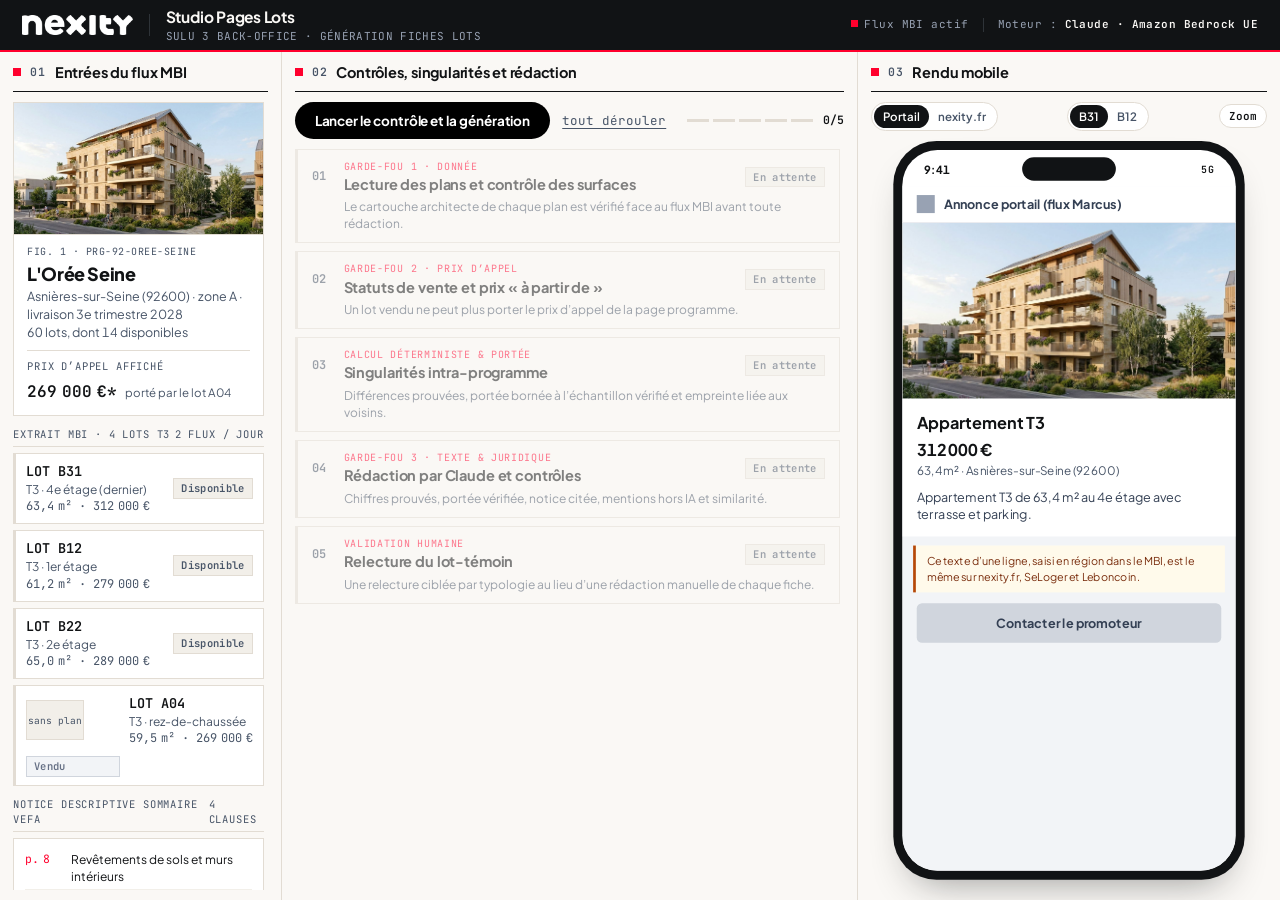
==== commit d16529d3: "chore(demo): remove demo labels and log panel, use press-kit logo" ====
--- a/demo/index.html
+++ b/demo/index.html
@@ -3,7 +3,7 @@
 <head>
 <meta charset="utf-8">
 <meta name="viewport" content="width=device-width, initial-scale=1">
-<title>Studio Pages Lots B2 | prototype de démonstration</title>
+<title>Studio Pages Lots — Sulu 3 | Nexity</title>
 <style>
 @font-face{font-family:'Plus Jakarta Sans';font-weight:400;font-style:normal;font-display:block;src:url([data-uri]) format('woff2')}
 @font-face{font-family:'Plus Jakarta Sans';font-weight:600;font-style:normal;font-display:block;src:url([data-uri]) format('woff2')}
@@ -69,7 +69,7 @@
   padding:0 22px;
   border-bottom:2px solid var(--nexity-red-primary);
 }
-.topbar img{height:21px;display:block}
+.topbar img{height:20px;width:auto;display:block}
 .topbar .sep{width:1px;height:22px;background:#2E3338}
 .topbar .titre{color:#FAF8F5;font-weight:700;font-size:15.5px;letter-spacing:-.015em}
 .topbar .sous{color:#98A2B3;font-size:11px;font-family:var(--font-mono);letter-spacing:.03em;margin-top:1px}
@@ -92,14 +92,14 @@
 main{
   display:grid;
   grid-template-columns:minmax(285px,24fr) minmax(470px,44fr) minmax(355px,32fr);
-  height:calc(100vh - 52px - 30px);
+  height:calc(100vh - 52px);
 }
 .col{
   display:flex;
   flex-direction:column;
   min-height:0;
   min-width:0;
-  padding:14px 18px 10px;
+  padding:14px 18px 12px;
   border-right:1px solid var(--arch-oak-border);
 }
 .col:last-child{border-right:0}
@@ -118,27 +118,6 @@
 .scroll{overflow:auto;min-height:0;flex:1;padding:0 4px 6px 0;scrollbar-width:thin}
 .k{font-family:var(--font-mono);font-size:10.5px;letter-spacing:.08em;text-transform:uppercase;color:var(--arch-slate-text)}
 .muted{color:var(--arch-slate-text)}
-footer{
-  height:30px;
-  display:flex;
-  align-items:center;
-  gap:16px;
-  padding:0 22px;
-  font-size:11.5px;
-  color:var(--arch-slate-text);
-  border-top:1px solid var(--arch-oak-border);
-  background:var(--arch-sandstone);
-}
-footer .keys{margin-left:auto;font-family:var(--font-mono);font-size:11px;white-space:nowrap}
-footer kbd{
-  font-family:var(--font-mono);
-  background:#fff;
-  border:1px solid var(--arch-oak-border);
-  border-radius:3px;
-  padding:0 5px;
-  margin:0 3px 0 8px;
-  color:var(--nexity-obsidian);
-}
 
 /* Colonne 1 : entrées du flux MBI */
 .prog{
@@ -146,7 +125,7 @@
   border:1px solid var(--arch-oak-border);
   margin-bottom:10px;
 }
-.prog .photo{height:126px;background-size:cover;background-position:center 40%;border-bottom:1px solid var(--arch-oak-border)}
+.prog .photo{height:132px;background-size:cover;background-position:center 40%;border-bottom:1px solid var(--arch-oak-border)}
 .prog .body{padding:10px 13px 11px}
 .prog .cap-fig{font-family:var(--font-mono);font-size:10px;color:var(--arch-slate-text);letter-spacing:.05em;text-transform:uppercase}
 .prog h3{margin:2px 0 2px;font-size:18px;font-weight:800;letter-spacing:-.02em}
@@ -247,16 +226,16 @@
   background:#fff;
   border:1px solid var(--arch-oak-border);
   border-left:3px solid var(--arch-oak-border);
-  padding:9px 13px;
-  margin-bottom:7px;
+  padding:10px 14px;
+  margin-bottom:8px;
   transition:border-color .18s, opacity .18s;
 }
-.step[data-state="pending"]{opacity:.5;background:var(--arch-limestone)}
+.step[data-state="pending"]{opacity:.52;background:var(--arch-limestone)}
 .step[data-state="running"]{border-left-color:var(--nexity-red-primary)}
 .step[data-state="done"]{border-left-color:var(--nexity-obsidian)}
 .step[data-state="alert"]{border-left-color:var(--guard-quarantine-fg)}
 .step[data-state="warn"]{border-left-color:var(--guard-legal-warn-fg)}
-.step.compact{padding:7px 13px}
+.step.compact{padding:8px 14px}
 .step-head{display:flex;align-items:center;gap:10px}
 .step.clickable .step-head{cursor:pointer}
 .step-head .n{
@@ -295,7 +274,7 @@
 .tbl th:first-child,.tbl td:first-child{text-align:left;padding-left:0}
 .tbl th:last-child,.tbl td:last-child{text-align:right;padding-right:0}
 .tbl td{
-  padding:4px 6px;
+  padding:4.5px 6px;
   border-bottom:1px solid var(--arch-sandstone);
   font-family:var(--font-mono);
   font-size:12.5px;
@@ -309,7 +288,7 @@
 /* Encarts d’alerte — filet latéral + chiffre héros, zéro boîte floue */
 .alertbox{
   padding:8px 11px;
-  margin-top:7px;
+  margin-top:8px;
   display:flex;
   gap:12px;
   align-items:center;
@@ -380,30 +359,6 @@
 .comp-bars{display:grid;grid-template-columns:1fr 1fr;gap:12px;margin-top:8px;padding-top:7px;border-top:1px solid var(--arch-sandstone)}
 .comp-bars .cb-lbl{display:flex;justify-content:space-between;font-size:11.5px}
 
-/* Journal terminal — sobre, sans bruit */
-.log{
-  background:#111315;
-  color:#D0D5DD;
-  border-top:2px solid var(--nexity-obsidian);
-  padding:7px 12px;
-  height:96px;
-  overflow:hidden;
-  font-family:var(--font-mono);
-  font-size:11px;
-  font-variant-numeric:tabular-nums;
-  line-height:1.48;
-  margin-top:6px;
-  flex:none;
-  display:flex;
-  flex-direction:column;
-  justify-content:flex-end;
-}
-.log .ln{flex:none;white-space:nowrap;overflow:hidden;text-overflow:ellipsis;animation:fadein .18s ease-out}
-.log .t{color:#667085;margin-right:8px}
-.log .tag{color:#FAF8F5;margin-right:6px}
-.log .q{color:#FDA29B}.log .w{color:#FEC84B}.log .v{color:#6CE9A6}
-@keyframes fadein{from{opacity:0}to{opacity:1}}
-
 /* Colonne 3 : mobile (barre unique compacte + aperçu Nexity fidèle) */
 .mob-bar{
   display:flex;
@@ -465,7 +420,7 @@
 .app{flex:1;overflow:auto;scrollbar-width:none}
 .app::-webkit-scrollbar{display:none}
 .nx-head{display:flex;justify-content:space-between;align-items:center;padding:8px 18px 9px;border-bottom:1px solid var(--arch-sandstone)}
-.nx-head img{height:20px}
+.nx-head img{height:19px;width:auto;display:block}
 .burger{width:21px;height:13px;border-top:2px solid #000;border-bottom:2px solid #000;position:relative}
 .burger:after{content:"";position:absolute;left:0;right:0;top:4px;border-top:2px solid #000}
 .crumb{font-size:11.5px;color:var(--arch-slate-text);padding:8px 18px 0}
@@ -519,32 +474,30 @@
 
 @media (max-width:1500px){
   main{grid-template-columns:minmax(255px,22fr) minmax(435px,45fr) minmax(345px,33fr)}
-  .col{padding:10px 13px 8px}
+  .col{padding:10px 13px 10px}
   .col-head h2{font-size:14.5px}.col-head .aside{display:none}
   .lot .desc{display:none}
   .lot{grid-template-columns:1fr auto}.lot .thumb{display:none}
 }
 @media (max-height:820px){
   .topbar{height:48px}
-  main{height:calc(100vh - 48px - 28px)}
-  footer{height:28px;font-size:11px}
+  main{height:calc(100vh - 48px)}
   .col-head{margin-bottom:7px;padding-bottom:6px}
-  .prog .photo{height:84px}
+  .prog .photo{height:88px}
   .prog .body{padding:8px 11px 9px}
-  .log{height:66px;padding:5px 11px;font-size:10.5px;line-height:1.4}
   .actions{margin-bottom:7px}.btn{padding:8px 16px;font-size:13px}
-  .step{padding:7px 11px;margin-bottom:5px}
+  .step{padding:8px 12px;margin-bottom:6px}
   .step-body{margin-top:6px;padding-top:6px}
   .tbl td{padding:3px 6px}
   .note{margin-top:4px;font-size:11px}
-  .alertbox{padding:6px 10px;margin-top:5px}
+  .alertbox{padding:6px 10px;margin-top:6px}
   .alertbox p{font-size:11.5px}
   .bigprice{font-size:17px;margin:2px 0}
 }
 .toast{
   position:fixed;
   left:50%;
-  bottom:42px;
+  bottom:20px;
   transform:translateX(-50%) translateY(16px);
   background:#111315;
   color:#FAF8F5;
@@ -564,10 +517,10 @@
 <header class="topbar">
   <img id="logoW" alt="nexity">
   <div class="sep"></div>
-  <div><div class="titre">Studio Pages Lots</div><div class="sous">SULU 3 BACK-OFFICE / PROTOTYPE B2</div></div>
+  <div><div class="titre">Studio Pages Lots</div><div class="sous">SULU 3 BACK-OFFICE · GÉNÉRATION FICHES LOTS</div></div>
   <div class="spacer"></div>
   <div class="folio">
-    <span><i class="dot-r"></i>Données fictives</span>
+    <span><i class="dot-r"></i>Flux MBI actif</span>
     <span class="vbar"></span>
     <span id="srcChip"></span>
   </div>
@@ -587,7 +540,6 @@
       <div class="progress" id="progress"></div>
     </div>
     <div class="scroll" id="steps"></div>
-    <div class="log" id="log"></div>
   </section>
 
   <section class="col col-mob">
@@ -595,7 +547,7 @@
     <div class="mob-bar">
       <div class="seg" id="segVue"><button type="button" data-v="portail">Portail</button><button type="button" data-v="nexity">nexity.fr</button></div>
       <div class="seg" id="segLot"></div>
-      <button type="button" class="zbtn" id="btnZoom" title="Agrandir le téléphone pour le vidéoprojecteur (touche Z)">Zoom</button>
+      <button type="button" class="zbtn" id="btnZoom" title="Agrandir l’aperçu mobile">Zoom</button>
     </div>
     <div class="phone-zone" id="phoneZone">
       <div class="phone-wrap" id="phoneWrap"><div class="phone" id="phoneBox"><div class="screen"><div class="notch"></div>
@@ -606,15 +558,11 @@
   </section>
 </main>
 
-<footer>
-  <span>Prototype pédagogique (cas d’étude nexity.fr)&nbsp;: aucune donnée réelle, aucun formulaire actif.</span>
-  <span class="keys">Espace/→<kbd>suivant</kbd> ←<kbd>retour</kbd> R<kbd>reset</kbd> P<kbd>vue</kbd> L<kbd>lot</kbd> Z<kbd>zoom</kbd></span>
-</footer>
 <div class="toast" id="toast"></div>
 
 <script>
-const R = {"meta": {"mode_demande": "cache", "mode_effectif": "cache", "modele": null, "cache": {"source": "Pré-généré par Claude pendant la préparation (25/11/2026), passé dans les mêmes contrôles que le mode live", "genere_le": "2026-11-25T12:00:00+01:00"}, "erreur_initialisation": null, "execute_le": "2026-11-25T12:00:00+01:00", "duree_totale_s": 0.0, "durees_etapes_s": [0.0, 0.0, 0.0, 0.0]}, "programme": {"id": "PRG-92-OREE-SEINE", "nom": "L'Orée Seine", "ville": "Asnières-sur-Seine (92600)", "zone_fiscale": "A", "nb_lots_total": 60, "nb_lots_disponibles": 14, "livraison_previsionnelle": "3e trimestre 2028", "prix_a_partir_de_affiche_page_programme": 269000, "lot_portant_prix_appel": "A04", "garanties": ["GFA bancaire BNP Paribas", "Garantie décennale", "RE2020 seuil 2025 (DPE A projeté)"]}, "lots": [{"lot_id": "B31", "typologie": "T3", "batiment": "B", "etage": 4, "dernier_etage": true, "statut_mbi": "DISPONIBLE", "prix_ttc": 312000, "tva_reduite_5_5_eligible": false, "ptz_eligible": true, "surface_habitable_mbi": 63.4, "exterieur_type": "Terrasse plein ciel", "exterieur_m2": 14.0, "exposition": "Sud-Ouest (traversant)", "parking_inclus": "1 place sous-sol sécurisé", "description_actuelle_mbi_seloger": "Appartement T3 de 63,4 m² au 4e étage avec terrasse et parking.", "plan_2d_fichier": "plans-2d/lot-B31-T3-dernier-etage-63.4m2.svg", "date_changement_statut": null, "prix_m2": 4921, "lecture_plan": {"lot_id": "B31", "surface_cartouche": 63.4, "pieces": {"sejour_cuisine": 27.2, "chambre_1": 12.4, "chambre_2": 10.3, "salle_de_bain_wc": 7.7, "entree_degagement": 5.8}, "exterieur_libelle": "Terrasse plein ciel", "exterieur_m2": 14.0, "exposition": "Sud-Ouest", "source": "svg"}, "source_lecture": "texte SVG"}, {"lot_id": "B12", "typologie": "T3", "batiment": "B", "etage": 1, "dernier_etage": false, "statut_mbi": "DISPONIBLE", "prix_ttc": 279000, "tva_reduite_5_5_eligible": false, "ptz_eligible": true, "surface_habitable_mbi": 61.2, "exterieur_type": "Balcon couvert sur jardin intérieur", "exterieur_m2": 6.5, "exposition": "Sud-Est (calme cœur d'îlot)", "parking_inclus": "1 place sous-sol sécurisé", "description_actuelle_mbi_seloger": "Appartement T3 de 61,2 m² au 1er étage avec balcon.", "plan_2d_fichier": "plans-2d/lot-B12-T3-coeur-ilot-61.2m2.svg", "date_changement_statut": null, "prix_m2": 4559, "lecture_plan": {"lot_id": "B12", "surface_cartouche": 61.2, "pieces": {"sejour_cuisine": 25.8, "chambre_1": 11.8, "chambre_2": 10.1, "salle_de_bain_wc": 7.4, "entree_degagement": 6.1}, "exterieur_libelle": "Balcon couvert", "exterieur_m2": 6.5, "exposition": "Sud-Est", "source": "svg"}, "source_lecture": "texte SVG"}, {"lot_id": "B22", "typologie": "T3", "batiment": "B", "etage": 2, "dernier_etage": false, "statut_mbi": "DISPONIBLE", "prix_ttc": 289000, "tva_reduite_5_5_eligible": false, "ptz_eligible": true, "surface_habitable_mbi": 65.0, "exterieur_type": "Balcon", "exterieur_m2": 5.8, "exposition": "Ouest", "parking_inclus": "1 place sous-sol", "description_actuelle_mbi_seloger": "Beau T3 lumineux de 65 m².", "plan_2d_fichier": "plans-2d/lot-B22-T3-2e-etage-61.8m2.svg", "date_changement_statut": null, "prix_m2": 4446, "lecture_plan": {"lot_id": "B22", "surface_cartouche": 61.8, "pieces": {"sejour_cuisine": 26.1, "chambre_1": 12.0, "chambre_2": 10.2, "salle_de_bain_wc": 7.6, "entree_degagement": 5.9}, "exterieur_libelle": "Balcon", "exterieur_m2": 5.8, "exposition": "Ouest", "source": "svg"}, "source_lecture": "texte SVG"}, {"lot_id": "A04", "typologie": "T3", "batiment": "A", "etage": 0, "dernier_etage": false, "statut_mbi": "VENDU", "prix_ttc": 269000, "tva_reduite_5_5_eligible": null, "ptz_eligible": null, "surface_habitable_mbi": 59.5, "exterieur_type": "Loggia", "exterieur_m2": 4.5, "exposition": "Est", "parking_inclus": null, "description_actuelle_mbi_seloger": null, "plan_2d_fichier": null, "date_changement_statut": "2026-11-25T08:00:00Z", "prix_m2": 4521, "lecture_plan": null, "source_lecture": null}], "notice": {"document": "Notice Descriptive Sommaire VEFA — Programme L'Orée Seine (38 pages)", "clauses_extraites": [{"id": "NOT-P08", "page": 8, "rubrique": "Revêtements de sols et murs intérieurs", "texte_contractuel": "Séjour, entrée, dégagement et coin cuisine : carrelage en grès cérame émaillé 45×45 cm (coloris pierre claire ou gris perle au choix dans la gamme promoteur avant cloisonnement), plinthes assorties. Chambres : revêtement stratifié décor chêne clair pose flottante sur sous-couche acoustique. Murs et plafonds livrés en peinture blanche finition velours deux couches."}, {"id": "NOT-P12", "page": 12, "rubrique": "Menuiseries extérieures et occultations", "texte_contractuel": "Menuiseries extérieures mixtes bois intérieur / aluminium thermolaqué extérieur avec double vitrage isolant thermique et acoustique renforcé. Volets roulants électriques à commande centralisée et individuelle dans le séjour et toutes les chambres."}, {"id": "NOT-P16", "page": 16, "rubrique": "Équipements cuisine, salle de bain et prises (TMA)", "texte_contractuel": "Salle de bain livrée équipée (meuble vasque, miroir bandeau LED, baignoire ou receveur extra-plat selon plan, radiateur sèche-serviettes). Coin cuisine livré non meublé et sans électroménager : attentes plomberie (eau chaude/froide, évacuation) et bandeau de 6 prises électriques réglementaires posés selon plan. Déplacement de prises ou cloisons non porteuses possible via Travaux Modificatifs Acquéreur (TMA) avant achèvement du gros œuvre. Offre d'aménagement mobilier partenaire La Redoute accessible après signature."}, {"id": "NOT-P22", "page": 22, "rubrique": "Chauffage, eau chaude et performance RE2020", "texte_contractuel": "Raccordement au réseau de chaleur urbain alimenté à >65 % par énergies renouvelables, comptage individuel, thermostat d'ambiance programmable. Réglementation RE2020 seuil 2025, étiquette DPE projetée classe A."}]}, "etape1_surfaces": [{"lot_id": "B31", "surface_mbi": 63.4, "surface_plan": 63.4, "somme_pieces": 63.4, "ecart_m2": 0.0, "ecart_pct": 0.0, "statut": "OK", "motifs": [], "dans_tolerance_contractuelle": true}, {"lot_id": "B12", "surface_mbi": 61.2, "surface_plan": 61.2, "somme_pieces": 61.2, "ecart_m2": 0.0, "ecart_pct": 0.0, "statut": "OK", "motifs": [], "dans_tolerance_contractuelle": true}, {"lot_id": "B22", "surface_mbi": 65.0, "surface_plan": 61.8, "somme_pieces": 61.8, "ecart_m2": -3.2, "ecart_pct": -4.9, "statut": "QUARANTAINE", "motifs": ["Surface MBI 65,00 m² contre 61,80 m² au cartouche (écart -3,20 m²)"], "dans_tolerance_contractuelle": true}], "etape2_prix_appel": {"ancien_lot": "A04", "ancien_prix": 269000, "motif": "Le lot A04 qui porte le prix d'appel est passé au statut VENDU", "nouveau_lot": "B12", "nouveau_prix": 279000, "perimetre": "2 lot(s) disponible(s) et fiable(s) dans le flux reçu"}, "etape2_exclus": [{"lot_id": "A04", "statut": "VENDU", "depuis": "2026-11-25T08:00:00Z"}], "etape3_perimetres": {"T3": {"typologie": "T3", "complet": false, "nb_comparables": 2, "nb_disponibles_flux": 3, "nb_disponibles_programme": 14, "lots_meme_typo_quarantaine": ["B22"], "formulation_autorisee": "parmi les 2 T3 disponibles vérifiés"}}, "etape3_singularites": {"B31": [{"code": "DERNIER_ETAGE", "libelle": "Dernier étage parmi les T3 disponibles vérifiés", "valeur": "4e et dernier étage", "reference": null, "champs": ["etage", "dernier_etage"], "portee": "echantillon_verifie"}, {"code": "PLUS_GRAND_EXTERIEUR", "libelle": "Plus grand extérieur des T3 disponibles vérifiés", "valeur": "14,0 m²", "reference": "6,5 m² pour le suivant", "champs": ["exterieur_m2", "exterieur_type"], "portee": "echantillon_verifie"}, {"code": "TRAVERSANT", "libelle": "Traversant parmi les T3 disponibles vérifiés", "valeur": "Sud-Ouest (traversant)", "reference": null, "champs": ["exposition"], "portee": "echantillon_verifie"}, {"code": "PLUS_GRANDE_SURFACE", "libelle": "Plus grande surface des T3 disponibles vérifiés", "valeur": "63,4 m²", "reference": null, "champs": ["surface_habitable_mbi"], "portee": "echantillon_verifie"}], "B12": [{"code": "COEUR_ILOT", "libelle": "Côté cœur d'îlot parmi les T3 disponibles vérifiés", "valeur": "Balcon couvert sur jardin intérieur", "reference": null, "champs": ["exposition", "exterieur_type"], "portee": "echantillon_verifie"}, {"code": "PRIX_ACCES", "libelle": "Prix le plus bas des T3 disponibles vérifiés", "valeur": "279 000 €", "reference": "312 000 € pour le suivant", "champs": ["prix_ttc"], "portee": "echantillon_verifie"}, {"code": "PRIX_M2", "libelle": "Meilleur prix au m² des T3 disponibles vérifiés", "valeur": "4 559 €/m²", "reference": "4 921 €/m² pour le suivant", "champs": ["prix_ttc", "surface_habitable_mbi"], "portee": "echantillon_verifie"}]}, "etape4_generation": {"B31": {"statut": "PRETE", "source": "cache", "tentatives": 0, "violations": [], "erreur": null, "empreinte_contexte": "c0192a3339f5", "fiche": {"titre": "T3 traversant au 4e et dernier étage, terrasse de 14 m²", "accroche": "Au 4e et dernier étage du bâtiment B, ce T3 traversant prolonge son séjour de 27,2 m² par une terrasse plein ciel orientée Sud-Ouest.", "points_forts": [{"texte": "Terrasse plein ciel de 14 m², le plus grand extérieur des T3 disponibles vérifiés (6,5 m² pour le suivant).", "sources": ["MBI.exterieur_type", "MBI.exterieur_m2", "SING.PLUS_GRAND_EXTERIEUR"]}, {"texte": "Appartement traversant à exposition Sud-Ouest, situé au 4e et dernier étage parmi les T3 disponibles vérifiés.", "sources": ["MBI.exposition", "MBI.etage", "SING.TRAVERSANT", "SING.DERNIER_ETAGE"]}, {"texte": "D'après le plan de vente : séjour avec coin cuisine de 27,2 m², chambres de 12,4 m² et 10,3 m².", "sources": ["PLAN.sejour_cuisine", "PLAN.chambre_1", "PLAN.chambre_2"]}], "prestations": [{"texte": "Carrelage grès cérame 45x45 cm au séjour et au coin cuisine, stratifié décor chêne clair dans les chambres, murs et plafonds en peinture blanche.", "clause_id": "NOT-P08"}, {"texte": "Volets roulants électriques dans le séjour et toutes les chambres, double vitrage isolant thermique et acoustique.", "clause_id": "NOT-P12"}, {"texte": "Coin cuisine livré non meublé et sans électroménager, avec attentes plomberie et 6 prises ; prises déplaçables en TMA avant la fin du gros œuvre.", "clause_id": "NOT-P16"}]}, "mentions": [{"id": "LEGAL_VEFA_PRIX", "texte": "*Prix TTC indicatif hors frais d'acte notarié réduits (environ 2,5 % dans le neuf), valeur au 25/11/2026 sous réserve de disponibilité du lot dans le stock MBI. Détail du stationnement inclus précisé sur la fiche lot.", "empreinte": "cd2b02add9fe"}, {"id": "LEGAL_PTZ_2026", "texte": "Éligibilité au Prêt à Taux Zéro (PTZ) réservée aux primo-accédants pour l'acquisition de leur résidence principale neuve en zone A, sous conditions de ressources (Revenu Fiscal de Référence N-2) et de composition du foyer. Simulation non engageante ; un crédit vous engage et doit être remboursé. Vérifiez vos capacités de remboursement avant de vous engager.", "empreinte": "dd10b07a6ad2"}, {"id": "LEGAL_VISUEL_NON_CONTRACTUEL", "texte": "Plan de vente et surfaces donnés à titre indicatif sous tolérance contractuelle VEFA (±5 %). Les vues d'inspiration décorative (partenariat La Redoute post-signature) constituent des suggestions d'aménagement non contractuelles ; le logement est livré nu conformément à la Notice Descriptive Sommaire.", "empreinte": "09e7073b35b8"}], "mentions_intactes": true, "controles": {"chiffres_verifies": [4.0, 14.0, 4.0, 27.2, 14.0, 6.5, 4.0, 27.2, 12.4, 10.3, 45.0, 6.0], "clauses_citees": [{"id": "NOT-P08", "page": 8}, {"id": "NOT-P12", "page": 12}, {"id": "NOT-P16", "page": 16}], "sources_citees": ["MBI.etage", "MBI.exposition", "MBI.exterieur_m2", "MBI.exterieur_type", "PLAN.chambre_1", "PLAN.chambre_2", "PLAN.sejour_cuisine", "SING.DERNIER_ETAGE", "SING.PLUS_GRAND_EXTERIEUR", "SING.TRAVERSANT"], "empreinte_contexte": "c0192a3339f5", "violations": 0}}, "B12": {"statut": "PRETE", "source": "cache", "tentatives": 0, "violations": [], "erreur": null, "empreinte_contexte": "77b6381f4af6", "fiche": {"titre": "T3 de 61,2 m² côté cœur d'îlot, au 1er étage", "accroche": "Au 1er étage tourné vers le jardin intérieur et exposé Sud-Est, ce T3 affiche le budget d'entrée et le prix au m² les plus accessibles des T3 disponibles vérifiés.", "points_forts": [{"texte": "Balcon couvert de 6,5 m² ouvert sur le jardin intérieur calme, côté cœur d'îlot.", "sources": ["MBI.exterieur_type", "MBI.exterieur_m2", "SING.COEUR_ILOT"]}, {"texte": "Prix d'accès et meilleur prix au m² parmi les T3 disponibles vérifiés aujourd'hui.", "sources": ["SING.PRIX_ACCES", "SING.PRIX_M2"]}, {"texte": "Plan de vente : pièce de vie de 25,8 m² avec coin cuisine, deux chambres de 11,8 m² et 10,1 m².", "sources": ["PLAN.sejour_cuisine", "PLAN.chambre_1", "PLAN.chambre_2"]}], "prestations": [{"texte": "Sols en grès cérame 45x45 cm dans la pièce de vie, stratifié décor chêne clair dans les chambres, peinture blanche aux murs.", "clause_id": "NOT-P08"}, {"texte": "Chauffage par réseau de chaleur urbain alimenté à plus de 65 % par des énergies renouvelables, comptage individuel et thermostat programmable.", "clause_id": "NOT-P22"}, {"texte": "Coin cuisine livré sans meubles ni électroménager : attentes plomberie et 6 prises posées selon le plan, modifiables en TMA.", "clause_id": "NOT-P16"}]}, "mentions": [{"id": "LEGAL_VEFA_PRIX", "texte": "*Prix TTC indicatif hors frais d'acte notarié réduits (environ 2,5 % dans le neuf), valeur au 25/11/2026 sous réserve de disponibilité du lot dans le stock MBI. Détail du stationnement inclus précisé sur la fiche lot.", "empreinte": "cd2b02add9fe"}, {"id": "LEGAL_PTZ_2026", "texte": "Éligibilité au Prêt à Taux Zéro (PTZ) réservée aux primo-accédants pour l'acquisition de leur résidence principale neuve en zone A, sous conditions de ressources (Revenu Fiscal de Référence N-2) et de composition du foyer. Simulation non engageante ; un crédit vous engage et doit être remboursé. Vérifiez vos capacités de remboursement avant de vous engager.", "empreinte": "dd10b07a6ad2"}, {"id": "LEGAL_VISUEL_NON_CONTRACTUEL", "texte": "Plan de vente et surfaces donnés à titre indicatif sous tolérance contractuelle VEFA (±5 %). Les vues d'inspiration décorative (partenariat La Redoute post-signature) constituent des suggestions d'aménagement non contractuelles ; le logement est livré nu conformément à la Notice Descriptive Sommaire.", "empreinte": "09e7073b35b8"}], "mentions_intactes": true, "controles": {"chiffres_verifies": [61.2, 1.0, 1.0, 6.5, 25.8, 11.8, 10.1, 45.0, 65.0, 6.0], "clauses_citees": [{"id": "NOT-P08", "page": 8}, {"id": "NOT-P22", "page": 22}, {"id": "NOT-P16", "page": 16}], "sources_citees": ["MBI.exterieur_m2", "MBI.exterieur_type", "PLAN.chambre_1", "PLAN.chambre_2", "PLAN.sejour_cuisine", "SING.COEUR_ILOT", "SING.PRIX_ACCES", "SING.PRIX_M2"], "empreinte_contexte": "77b6381f4af6", "violations": 0}}}, "similarite": [{"paire": "B12-B31", "score": 0.061, "seuil": 0.3, "statut": "OK"}], "lots_temoins": [{"typologie": "T3", "lot_id": "B31", "lots_couverts": ["B31", "B12"], "raison": "Lot qui porte le plus de singularités : c'est là que le risque de surpromesse est le plus fort."}], "productivite": {"minutes_manuelles_par_lot": 36, "minutes_relecture_temoin": 4, "lots_generes": 2, "lots_a_relire": 1}};
-const A = {"facade": "[data-uri]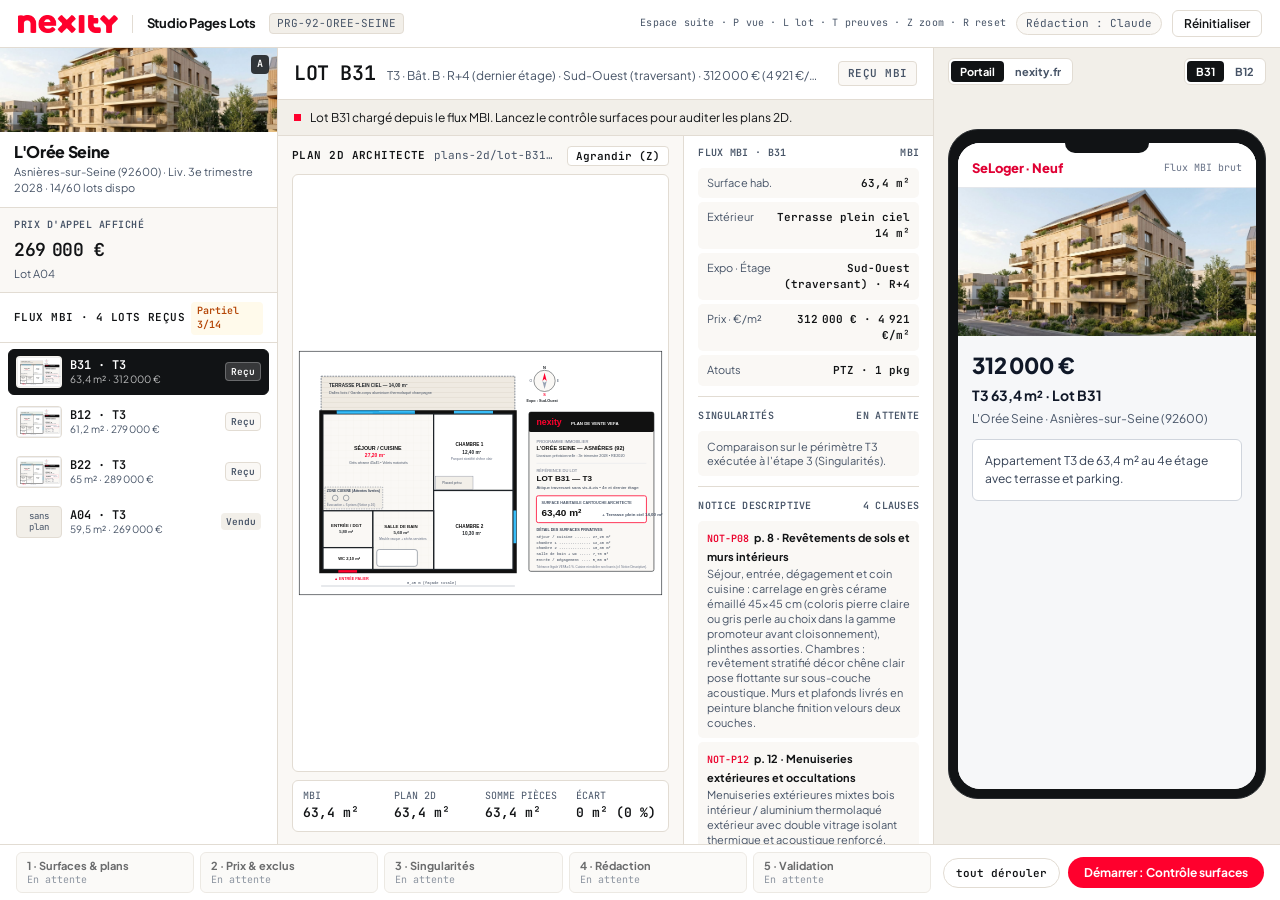
==== commit 524f58b6: "feat(demo): in-place studio workspace with proof wires" ====
--- a/demo/index.html
+++ b/demo/index.html
@@ -1,9 +1,10 @@
-<!DOCTYPE html>
+<!doctype html>
 <html lang="fr">
 <head>
 <meta charset="utf-8">
-<meta name="viewport" content="width=device-width, initial-scale=1">
-<title>Studio Pages Lots — Sulu 3 | Nexity</title>
+<meta name="viewport" content="width=device-width,initial-scale=1">
+<link rel="icon" href="data:,">
+<title>Nexity · Studio Pages Lots</title>
 <style>
 @font-face{font-family:'Plus Jakarta Sans';font-weight:400;font-style:normal;font-display:block;src:url([data-uri]) format('woff2')}
 @font-face{font-family:'Plus Jakarta Sans';font-weight:600;font-style:normal;font-display:block;src:url([data-uri]) format('woff2')}
@@ -43,914 +44,2755 @@
   --shadow-floating: 0 12px 32px -8px rgba(17, 19, 21, 0.08);
 }
 
-*{box-sizing:border-box}
-html,body{height:100%;margin:0}
-body{
-  font-family:var(--font-sans);
-  background:var(--arch-limestone);
-  color:var(--nexity-obsidian);
-  -webkit-font-smoothing:antialiased;
-  overflow:hidden;
-  font-size:14.5px;
-  line-height:1.42;
-}
-.mono{font-family:var(--font-mono);font-variant-numeric:tabular-nums}
-.numval{font-variant-numeric:tabular-nums}
-h1,h2,h3,h4{text-wrap:balance}
-button{font-family:inherit;cursor:pointer}
-
-/* Barre haute — folio éditorial tendu */
-.topbar{
-  height:52px;
-  background:#111315;
-  display:flex;
-  align-items:center;
-  gap:16px;
-  padding:0 22px;
-  border-bottom:2px solid var(--nexity-red-primary);
-}
-.topbar img{height:20px;width:auto;display:block}
-.topbar .sep{width:1px;height:22px;background:#2E3338}
-.topbar .titre{color:#FAF8F5;font-weight:700;font-size:15.5px;letter-spacing:-.015em}
-.topbar .sous{color:#98A2B3;font-size:11px;font-family:var(--font-mono);letter-spacing:.03em;margin-top:1px}
-.topbar .spacer{flex:1}
-.folio{
-  font-family:var(--font-mono);
-  font-size:11px;
-  color:#98A2B3;
-  letter-spacing:.04em;
-  display:flex;
-  align-items:center;
-  gap:14px;
-  white-space:nowrap;
-}
-.folio .dot-r{display:inline-block;width:7px;height:7px;background:var(--nexity-red-primary);margin-right:6px;vertical-align:1px}
-.folio b{color:#FAF8F5;font-weight:600}
-.folio .vbar{width:1px;height:14px;background:#2E3338}
-
-/* Grille 3 colonnes — filets d’architecte, zéro ombre floue */
-main{
-  display:grid;
-  grid-template-columns:minmax(285px,24fr) minmax(470px,44fr) minmax(355px,32fr);
-  height:calc(100vh - 52px);
-}
-.col{
-  display:flex;
-  flex-direction:column;
-  min-height:0;
-  min-width:0;
-  padding:14px 18px 12px;
-  border-right:1px solid var(--arch-oak-border);
-}
-.col:last-child{border-right:0}
-.col-head{
-  display:flex;
-  align-items:center;
-  gap:9px;
-  margin:0 0 10px;
-  padding-bottom:8px;
-  border-bottom:1px solid var(--nexity-obsidian);
-}
-.col-head .sq{width:8px;height:8px;background:var(--nexity-red-primary);flex:none}
-.col-head .num{font-family:var(--font-mono);font-size:11.5px;color:var(--arch-slate-text);letter-spacing:.08em;font-weight:600}
-.col-head h2{font-size:15.5px;margin:0;font-weight:700;letter-spacing:-.015em}
-.col-head .aside{margin-left:auto;font-size:11px;color:var(--arch-slate-text);font-family:var(--font-mono);letter-spacing:.02em}
-.scroll{overflow:auto;min-height:0;flex:1;padding:0 4px 6px 0;scrollbar-width:thin}
-.k{font-family:var(--font-mono);font-size:10.5px;letter-spacing:.08em;text-transform:uppercase;color:var(--arch-slate-text)}
-.muted{color:var(--arch-slate-text)}
-
-/* Colonne 1 : entrées du flux MBI */
-.prog{
-  background:#fff;
-  border:1px solid var(--arch-oak-border);
-  margin-bottom:10px;
-}
-.prog .photo{height:132px;background-size:cover;background-position:center 40%;border-bottom:1px solid var(--arch-oak-border)}
-.prog .body{padding:10px 13px 11px}
-.prog .cap-fig{font-family:var(--font-mono);font-size:10px;color:var(--arch-slate-text);letter-spacing:.05em;text-transform:uppercase}
-.prog h3{margin:2px 0 2px;font-size:18px;font-weight:800;letter-spacing:-.02em}
-.prog .meta{font-size:12.5px;color:var(--arch-slate-text)}
-.prixappel{
-  margin-top:8px;
-  display:flex;
-  align-items:baseline;
-  gap:8px;
-  flex-wrap:wrap;
-  padding-top:8px;
-  border-top:1px solid var(--arch-oak-border);
-}
-.prixappel .val{font-family:var(--font-mono);font-size:16px;font-weight:600;font-variant-numeric:tabular-nums;white-space:nowrap}
-.prixappel .val.old{text-decoration:line-through;color:var(--arch-slate-text);font-weight:400}
-.prixappel .val.new{color:var(--guard-legal-warn-fg)}
-.prixappel .tag{
-  font-family:var(--font-mono);
-  font-size:10px;
-  letter-spacing:.04em;
-  text-transform:uppercase;
-  color:var(--guard-legal-warn-fg);
-  border:1px solid #FEC84B;
-  background:var(--guard-legal-warn-bg);
-  padding:1px 6px;
-}
-.sub{
-  margin:11px 0 6px;
-  padding-bottom:4px;
-  border-bottom:1px solid var(--arch-oak-border);
-  display:flex;
-  justify-content:space-between;
-  align-items:baseline;
-}
-.lot{
-  display:grid;
-  grid-template-columns:58px 1fr auto;
-  gap:9px;
-  align-items:center;
-  padding:8px 10px;
-  background:#fff;
-  border:1px solid var(--arch-oak-border);
-  border-left:3px solid var(--arch-oak-border);
-  margin-bottom:6px;
-  transition:border-color .2s, background .2s;
-}
-.lot .thumb{width:58px;height:40px;border:1px solid var(--arch-oak-border);background:#fff center/cover no-repeat}
-.lot .thumb.vide{background:var(--arch-sandstone);display:flex;align-items:center;justify-content:center;font-size:9.5px;color:var(--arch-slate-text);font-family:var(--font-mono)}
-.lot .id{font-family:var(--font-mono);font-weight:600;font-size:13.5px}
-.lot .l2{font-size:12px;color:var(--arch-slate-text)}
-.lot .desc{grid-column:1/-1;font-size:11.5px;color:var(--arch-slate-text);border-top:1px solid var(--arch-sandstone);padding-top:5px}
-.lot.q{border-color:#FDA29B;border-left-color:var(--guard-quarantine-fg);background:var(--guard-quarantine-bg)}
-.lot.ok{border-left-color:var(--guard-verified-fg)}
-.st-tag{
-  font-family:var(--font-mono);
-  font-size:10.5px;
-  font-weight:600;
-  letter-spacing:.03em;
-  padding:2px 7px;
-  white-space:nowrap;
-  border:1px solid transparent;
-}
-.st-tag.dispo{background:var(--arch-sandstone);color:var(--arch-slate-text);border-color:var(--arch-oak-border)}
-.st-tag.vendu{background:#F2F4F7;color:#667085;border-color:#D0D5DD}
-.st-tag.q{background:var(--guard-quarantine-bg);color:var(--guard-quarantine-fg);border-color:#FDA29B}
-.st-tag.warn{background:var(--guard-legal-warn-bg);color:var(--guard-legal-warn-fg);border-color:#FEC84B}
-.st-tag.ok{background:var(--guard-verified-bg);color:var(--guard-verified-fg);border-color:#6CE9A6}
-.st-tag.ink{background:#111315;color:#FAF8F5}
-.notice{background:#fff;border:1px solid var(--arch-oak-border);padding:8px 11px;margin-top:4px}
-.notice .cl{display:flex;gap:10px;font-size:12px;padding:4px 0;border-top:1px solid var(--arch-sandstone)}
-.notice .cl:first-of-type{border-top:0}
-.notice .pg{font-family:var(--font-mono);font-size:11.5px;color:var(--nexity-red-primary);min-width:36px;font-variant-numeric:tabular-nums}
-
-/* Colonne 2 : pipeline IA et garde-fous — style Rapport Suisse */
-.actions{display:flex;align-items:center;gap:12px;margin-bottom:10px}
-.btn{
-  background:var(--nexity-jet-black);
-  color:#fff;
-  border:0;
-  border-radius:var(--radius-pill);
-  padding:10px 20px;
-  font-size:13.5px;
-  font-weight:700;
-  letter-spacing:-.005em;
-  transition:opacity .15s;
-}
-.btn:hover{opacity:.86}
-.btn:disabled{opacity:.32;cursor:default}
-.btn.small{padding:7px 15px;font-size:12.5px}
-.lnk{background:none;border:0;color:var(--arch-slate-text);font-size:12.5px;font-family:var(--font-mono);text-decoration:underline;text-underline-offset:3px;padding:0}
-.lnk.active{color:var(--nexity-red-primary);font-weight:600}
-.progress{margin-left:auto;display:flex;gap:4px;align-items:center}
-.progress i{width:22px;height:3px;background:var(--arch-oak-border);display:block;transition:background .18s linear}
-.progress i.on{background:var(--nexity-red-primary)}
-.progress span{font-family:var(--font-mono);font-size:11.5px;color:var(--nexity-obsidian);font-weight:600;margin-left:6px;font-variant-numeric:tabular-nums}
-
-.step{
-  background:#fff;
-  border:1px solid var(--arch-oak-border);
-  border-left:3px solid var(--arch-oak-border);
-  padding:10px 14px;
-  margin-bottom:8px;
-  transition:border-color .18s, opacity .18s;
-}
-.step[data-state="pending"]{opacity:.52;background:var(--arch-limestone)}
-.step[data-state="running"]{border-left-color:var(--nexity-red-primary)}
-.step[data-state="done"]{border-left-color:var(--nexity-obsidian)}
-.step[data-state="alert"]{border-left-color:var(--guard-quarantine-fg)}
-.step[data-state="warn"]{border-left-color:var(--guard-legal-warn-fg)}
-.step.compact{padding:8px 14px}
-.step-head{display:flex;align-items:center;gap:10px}
-.step.clickable .step-head{cursor:pointer}
-.step-head .n{
-  font-family:var(--font-mono);
-  font-size:12px;
-  font-weight:600;
-  color:var(--arch-slate-text);
-  min-width:22px;
-  font-variant-numeric:tabular-nums;
-}
-.step[data-state="running"] .n{color:var(--nexity-red-primary)}
-.step[data-state="done"] .n{color:var(--nexity-obsidian)}
-.step[data-state="alert"] .n{color:var(--guard-quarantine-fg)}
-.step[data-state="warn"] .n{color:var(--guard-legal-warn-fg)}
-.step-head h3{margin:0;font-size:14.5px;font-weight:700;letter-spacing:-.01em}
-.step-head .gf{font-family:var(--font-mono);font-size:10px;color:var(--nexity-red-primary);letter-spacing:.07em;text-transform:uppercase}
-.step-head .resume{font-size:11.5px;color:var(--arch-slate-text);margin-left:8px;white-space:nowrap;overflow:hidden;text-overflow:ellipsis;max-width:230px}
-.step-head .st{margin-left:auto;display:flex;align-items:center;gap:6px}
-.step-head .chev{font-family:var(--font-mono);font-size:11px;color:var(--arch-slate-text)}
-.step .desc0{font-size:12px;color:var(--arch-slate-text);margin:4px 0 0 32px}
-.step-body{margin:8px 0 2px 0;padding-top:8px;border-top:1px solid var(--arch-sandstone)}
-
-/* Tableaux style Rapport Suisse : filets horizontaux, chiffres alignés à droite */
-.tbl{width:100%;border-collapse:collapse;font-size:12.5px}
-.tbl th{
-  font-family:var(--font-mono);
-  font-size:10px;
-  letter-spacing:.06em;
-  text-transform:uppercase;
-  color:var(--arch-slate-text);
-  text-align:right;
-  font-weight:600;
-  padding:0 6px 5px;
-  border-bottom:1px solid var(--nexity-obsidian);
-}
-.tbl th:first-child,.tbl td:first-child{text-align:left;padding-left:0}
-.tbl th:last-child,.tbl td:last-child{text-align:right;padding-right:0}
-.tbl td{
-  padding:4.5px 6px;
-  border-bottom:1px solid var(--arch-sandstone);
-  font-family:var(--font-mono);
-  font-size:12.5px;
-  font-variant-numeric:tabular-nums;
-  text-align:right;
-  white-space:nowrap;
-}
-.tbl td:first-child{font-weight:600}
-.tbl tr.bad td{color:var(--guard-quarantine-fg);font-weight:600}
-
-/* Encarts d’alerte — filet latéral + chiffre héros, zéro boîte floue */
-.alertbox{
-  padding:8px 11px;
-  margin-top:8px;
-  display:flex;
-  gap:12px;
-  align-items:center;
-  border:1px solid var(--arch-oak-border);
-  border-left:3px solid var(--nexity-obsidian);
-  background:var(--arch-limestone);
-}
-.alertbox.q{background:var(--guard-quarantine-bg);border-color:#FDA29B;border-left-color:var(--guard-quarantine-fg);color:#7A271A}
-.alertbox.w{background:var(--guard-legal-warn-bg);border-color:#FEC84B;border-left-color:var(--guard-legal-warn-fg);color:#7A2E0E}
-.alertbox.v{background:var(--guard-verified-bg);border-color:#A6F4C5;border-left-color:var(--guard-verified-fg);color:#054F31}
-.alertbox h4{margin:0 0 2px;font-size:13px;font-weight:700}
-.alertbox p{margin:2px 0;font-size:12px;line-height:1.35}
-.crop-wrap{flex:none;display:flex;flex-direction:column;gap:3px;align-items:flex-start}
-.alertbox .crop{
-  width:178px;
-  height:45px;
-  border:1.5px solid var(--guard-quarantine-fg);
-  background-repeat:no-repeat;
-  background-color:#fff;
-}
-.crop-cap{font-family:var(--font-mono);font-size:9.5px;color:#7A271A;letter-spacing:.03em}
-.hero-stat{
-  font-family:var(--font-mono);
-  font-size:21px;
-  font-weight:600;
-  font-variant-numeric:tabular-nums;
-  line-height:1.1;
-  letter-spacing:-.02em;
-}
-.bigprice{
-  font-family:var(--font-mono);
-  font-size:19px;
-  font-weight:600;
-  font-variant-numeric:tabular-nums;
-  display:flex;
-  gap:10px;
-  align-items:baseline;
-  margin:3px 0;
-}
-.bigprice s{color:#B54708;opacity:.55;font-weight:400;font-size:15px}
-.bigprice .arrow{font-family:var(--font-sans);font-size:12px;font-weight:600}
-
-/* Singularités & contrôles — filets fins, zéro rond d’icône */
-.sings{display:grid;grid-template-columns:1fr 1fr;gap:10px}
-.sing{background:var(--arch-limestone);border:1px solid var(--arch-oak-border);padding:8px 10px}
-.sing .h{display:flex;justify-content:space-between;align-items:baseline;padding-bottom:5px;border-bottom:1px solid var(--arch-oak-border);margin-bottom:5px}
-.sing .h b{font-family:var(--font-mono);font-size:13px}
-.chipS{display:block;padding:4px 0;border-bottom:1px solid var(--arch-sandstone);font-size:12px}
-.chipS:last-child{border-bottom:0;padding-bottom:0}
-.chipS .v{font-family:var(--font-mono);font-size:11.5px;color:var(--nexity-obsidian);font-variant-numeric:tabular-nums}
-.chipS .r{font-size:11px;color:var(--arch-slate-text)}
-.note{font-size:11.5px;color:var(--arch-slate-text);margin-top:6px;line-height:1.36}
-
-.gen{display:grid;grid-template-columns:1fr 1fr;gap:10px}
-.gen .box{background:var(--arch-limestone);border:1px solid var(--arch-oak-border);padding:8px 10px}
-.gen .box-h{display:flex;justify-content:space-between;align-items:center;padding-bottom:5px;border-bottom:1px solid var(--arch-oak-border);margin-bottom:5px}
-.chk{display:flex;gap:7px;font-size:12px;margin-top:4px;align-items:baseline;line-height:1.34}
-.chk .mk{font-family:var(--font-mono);font-size:10.5px;font-weight:600;color:var(--guard-verified-fg);flex:none}
-
-/* Barres fines style Rapport Suisse (similarité & charge humaine) */
-.bar-row{margin-top:6px}
-.bar-track{position:relative;height:5px;background:var(--arch-oak-border);width:100%;overflow:visible;margin-top:4px}
-.bar-fill{height:100%;background:var(--guard-verified-fg);animation:wipe .35s ease-out}
-.bar-fill.red{background:var(--nexity-red-primary)}
-.bar-mark{position:absolute;top:-3px;bottom:-3px;width:1.5px;background:var(--nexity-obsidian)}
-@keyframes wipe{from{transform:scaleX(0);transform-origin:left}to{transform:scaleX(1);transform-origin:left}}
-.temoin{display:flex;gap:12px;align-items:center;flex-wrap:wrap}
-.comp-bars{display:grid;grid-template-columns:1fr 1fr;gap:12px;margin-top:8px;padding-top:7px;border-top:1px solid var(--arch-sandstone)}
-.comp-bars .cb-lbl{display:flex;justify-content:space-between;font-size:11.5px}
-
-/* Colonne 3 : mobile (barre unique compacte + aperçu Nexity fidèle) */
-.mob-bar{
-  display:flex;
-  gap:6px;
-  justify-content:space-between;
-  align-items:center;
-  margin-bottom:8px;
-  flex-wrap:nowrap;
-}
-.seg{
-  display:inline-flex;
-  background:#fff;
-  border:1px solid var(--arch-oak-border);
-  border-radius:var(--radius-pill);
-  padding:2px;
-}
-.seg button{
-  border:0;
-  background:transparent;
-  border-radius:var(--radius-pill);
-  padding:4px 9px;
-  font-size:11.5px;
-  font-weight:600;
-  color:var(--arch-slate-text);
-  white-space:nowrap;
-}
-.seg button.on{background:#111315;color:#fff}
-.zbtn{
-  border:1px solid var(--arch-oak-border);
-  background:#fff;
-  border-radius:var(--radius-pill);
-  padding:4px 9px;
-  font-size:11px;
-  font-weight:600;
-  color:var(--nexity-obsidian);
-  font-family:var(--font-mono);
-  white-space:nowrap;
-}
-.zbtn.on{background:var(--nexity-red-primary);color:#fff;border-color:var(--nexity-red-primary)}
-.phone-zone{flex:1;min-height:0;display:flex;justify-content:center;align-items:flex-start;padding-top:2px}
-.phone-wrap{transform-origin:top center;transition:transform .18s ease-out}
-.phone{width:390px;height:820px;border-radius:48px;background:#111315;padding:10px;box-shadow:0 22px 44px -22px rgba(17,19,21,.45)}
-body.zoom-phone .col-mob{
-  position:fixed;
-  inset:8px 0 8px 0;
-  background:rgba(250,248,245,.97);
-  z-index:40;
-  padding:10px 24px 12px;
-  border-right:0;
-  align-items:center;
-}
-body.zoom-phone .col-mob .col-head{width:100%;max-width:460px;margin-bottom:6px;padding-bottom:6px}
-body.zoom-phone .col-mob .mob-bar{width:100%;max-width:460px;margin-bottom:6px}
-body.zoom-phone .phone-zone{width:100%;align-items:center;padding-top:0}
-body.zoom-phone .phone-wrap{transform-origin:center center}
-.screen{width:100%;height:100%;border-radius:39px;background:#fff;overflow:hidden;position:relative;display:flex;flex-direction:column}
-.notch{position:absolute;top:8px;left:50%;transform:translateX(-50%);width:104px;height:26px;background:#111315;border-radius:15px;z-index:5}
-.sbar{height:40px;flex:none;display:flex;justify-content:space-between;align-items:center;padding:5px 24px 0;font-size:12.5px;font-weight:700;font-variant-numeric:tabular-nums}
-.app{flex:1;overflow:auto;scrollbar-width:none}
-.app::-webkit-scrollbar{display:none}
-.nx-head{display:flex;justify-content:space-between;align-items:center;padding:8px 18px 9px;border-bottom:1px solid var(--arch-sandstone)}
-.nx-head img{height:19px;width:auto;display:block}
-.burger{width:21px;height:13px;border-top:2px solid #000;border-bottom:2px solid #000;position:relative}
-.burger:after{content:"";position:absolute;left:0;right:0;top:4px;border-top:2px solid #000}
-.crumb{font-size:11.5px;color:var(--arch-slate-text);padding:8px 18px 0}
-.ba{position:relative;margin:10px 14px 0;border-radius:12px;overflow:hidden;aspect-ratio:1376/768;background:#eee;user-select:none}
-.ba img{position:absolute;inset:0;width:100%;height:100%;object-fit:cover;display:block;pointer-events:none}
-.ba .top{clip-path:inset(0 0 0 var(--cut,50%))}
-.ba .line{position:absolute;top:0;bottom:0;left:var(--cut,50%);width:2px;background:#fff;box-shadow:0 0 0 1px rgba(0,0,0,.15)}
-.ba .knob{position:absolute;top:50%;left:var(--cut,50%);transform:translate(-50%,-50%);width:34px;height:34px;border-radius:50%;background:#fff;box-shadow:0 3px 10px rgba(0,0,0,.22);display:flex;align-items:center;justify-content:center;font-size:12px;font-weight:800}
-.ba .lab{position:absolute;top:8px;font-size:10.5px;font-weight:700;background:rgba(17,19,21,.78);color:#fff;border-radius:var(--radius-pill);padding:3px 8px}
-.ba .lab.l{left:8px}.ba .lab.r{right:8px}
-.ba input{position:absolute;inset:0;width:100%;height:100%;opacity:0;cursor:ew-resize;margin:0}
-.cap{font-size:10.5px;color:var(--arch-slate-text);padding:5px 16px 0}
-.planbox{margin:10px 14px 0;border-radius:10px;border:1px solid var(--arch-oak-border);aspect-ratio:1200/820;background:#fff center/contain no-repeat}
-.lp{padding:11px 18px 0}
-.lp .ref{font-family:var(--font-mono);font-size:11px;color:var(--arch-slate-text);letter-spacing:.03em;font-variant-numeric:tabular-nums}
-.lp h1{font-size:20px;line-height:1.18;margin:5px 0 7px;font-weight:800;letter-spacing:-.02em}
-.lp .price{display:flex;align-items:center;gap:8px;flex-wrap:wrap}
-.lp .price .p{font-family:var(--font-mono);font-size:20px;font-weight:600;font-variant-numeric:tabular-nums}
-.badge-red{font-size:11px;font-weight:700;color:var(--nexity-red-primary);border:1.5px solid var(--nexity-red-primary);border-radius:var(--radius-pill);padding:2px 9px;background:var(--nexity-red-soft)}
-.facts{display:flex;flex-wrap:wrap;gap:5px;margin-top:9px}
-.facts span{font-size:11px;background:var(--arch-limestone);border:1px solid var(--arch-oak-border);border-radius:var(--radius-pill);padding:3px 8px}
-.lp .acc{font-size:13.5px;margin:10px 0 0;color:#1D2939}
-.lp h2{font-size:13.5px;margin:14px 0 5px;font-weight:800}
-.pf{display:flex;gap:8px;font-size:12.8px;margin:6px 0;align-items:flex-start}
-.pf .dot{flex:none;width:6px;height:6px;background:var(--nexity-red-primary);margin-top:6px}
-.src{display:inline-block;font-family:var(--font-mono);font-size:9.5px;color:var(--arch-slate-text);border:1px solid var(--arch-oak-border);padding:0 4px;margin-left:4px;vertical-align:1px}
-.pr{background:var(--arch-limestone);border-left:3px solid var(--arch-oak-border);padding:7px 10px;margin:6px 0;font-size:12.5px}
-.pr .np{font-family:var(--font-mono);font-size:10px;color:var(--nexity-red-primary);font-weight:600;display:block;margin-bottom:2px}
-.cta{margin:14px 18px 6px;display:flex;flex-direction:column;gap:8px}
-.cta button{border-radius:var(--radius-pill);padding:12px;font-size:13.5px;font-weight:700}
-.cta .b1{background:#000;color:#fff;border:0}
-.cta .b2{background:#fff;color:#000;border:1.5px solid #000}
-.legal{margin:11px 18px 18px;padding:10px 12px;background:var(--arch-limestone);border-top:2px solid var(--nexity-obsidian);font-size:10px;color:var(--arch-slate-text);line-height:1.4}
-.legal .lock{display:inline-flex;gap:6px;align-items:center;font-family:var(--font-mono);font-size:10px;font-weight:600;color:var(--guard-verified-fg);background:var(--guard-verified-bg);padding:2px 7px;margin-bottom:5px}
-.legal p{margin:4px 0}
-.ribbon{font-size:10.5px;font-weight:700;text-align:center;padding:5px;font-family:var(--font-mono);letter-spacing:.04em}
-.ribbon.draft{background:var(--guard-legal-warn-bg);color:var(--guard-legal-warn-fg)}
-.ribbon.ok{background:var(--guard-verified-bg);color:var(--guard-verified-fg)}
-.portal{background:#F2F4F7;min-height:100%}
-.portal .ph{display:flex;align-items:center;gap:10px;padding:10px 16px;background:#fff;border-bottom:1px solid #EAECF0;font-weight:700;font-size:14px;color:#344054}
-.portal .ph .sq{width:20px;height:20px;background:#98A2B3}
-.portal .img{height:195px;background-size:cover;background-position:center}
-.portal .bd{background:#fff;padding:14px 16px;margin-bottom:10px}
-.portal .bd .t{font-size:18px;font-weight:700}
-.portal .bd .p{font-size:18px;font-weight:700;margin-top:4px;font-variant-numeric:tabular-nums}
-.portal .bd .d{font-size:14px;color:#344054;margin-top:10px}
-.portal .warn{margin:0 12px;background:#FFFAEB;border-left:3px solid #B54708;padding:9px 12px;font-size:12px;color:#7A2E0E}
-.portal .gbtn{margin:12px 16px;background:#D0D5DD;color:#344054;border-radius:6px;padding:12px;text-align:center;font-weight:700;font-size:14px}
-.empty{padding:56px 28px;text-align:center;color:var(--arch-slate-text);font-size:13.5px}
-.empty b{display:block;color:var(--nexity-obsidian);font-size:15.5px;margin-bottom:6px}
-
-@media (max-width:1500px){
-  main{grid-template-columns:minmax(255px,22fr) minmax(435px,45fr) minmax(345px,33fr)}
-  .col{padding:10px 13px 10px}
-  .col-head h2{font-size:14.5px}.col-head .aside{display:none}
-  .lot .desc{display:none}
-  .lot{grid-template-columns:1fr auto}.lot .thumb{display:none}
-}
-@media (max-height:820px){
-  .topbar{height:48px}
-  main{height:calc(100vh - 48px)}
-  .col-head{margin-bottom:7px;padding-bottom:6px}
-  .prog .photo{height:88px}
-  .prog .body{padding:8px 11px 9px}
-  .actions{margin-bottom:7px}.btn{padding:8px 16px;font-size:13px}
-  .step{padding:8px 12px;margin-bottom:6px}
-  .step-body{margin-top:6px;padding-top:6px}
-  .tbl td{padding:3px 6px}
-  .note{margin-top:4px;font-size:11px}
-  .alertbox{padding:6px 10px;margin-top:6px}
-  .alertbox p{font-size:11.5px}
-  .bigprice{font-size:17px;margin:2px 0}
-}
-.toast{
-  position:fixed;
-  left:50%;
-  bottom:20px;
-  transform:translateX(-50%) translateY(16px);
-  background:#111315;
-  color:#FAF8F5;
-  border-left:3px solid var(--nexity-red-primary);
-  padding:11px 16px;
-  font-size:13.5px;
-  max-width:560px;
-  opacity:0;
-  transition:opacity .2s, transform .2s;
-  pointer-events:none;
-  z-index:60;
-}
-.toast.on{opacity:1;transform:translateX(-50%)}
+
+*, *::before, *::after { box-sizing: border-box; }
+
+html, body {
+  margin: 0;
+  padding: 0;
+  height: 100vh;
+  width: 100vw;
+  overflow: hidden;
+  background: var(--arch-limestone);
+  color: var(--nexity-obsidian);
+  font-family: var(--font-sans);
+  font-size: 13px;
+  line-height: 1.45;
+  -webkit-font-smoothing: antialiased;
+}
+
+button {
+  font-family: inherit;
+  cursor: pointer;
+  border: 0;
+  background: transparent;
+  color: inherit;
+  padding: 0;
+}
+
+.mono { font-family: var(--font-mono); }
+
+.studio {
+  display: grid;
+  grid-template-rows: 48px minmax(0, 1fr) 56px;
+  height: 100vh;
+  width: 100vw;
+  overflow: hidden;
+  background: var(--arch-limestone);
+}
+
+/* TOPBAR (48px) */
+.topbar {
+  display: flex;
+  align-items: center;
+  justify-content: space-between;
+  gap: 16px;
+  padding: 0 18px;
+  background: #ffffff;
+  border-bottom: 1px solid var(--arch-oak-border);
+  z-index: 20;
+}
+
+.tb-left {
+  display: flex;
+  align-items: center;
+  gap: 14px;
+  min-width: 0;
+}
+
+.tb-logo {
+  height: 18px;
+  width: auto;
+  display: block;
+}
+
+.tb-sep {
+  width: 1px;
+  height: 18px;
+  background: var(--arch-oak-border);
+}
+
+.tb-title {
+  font-size: 13px;
+  font-weight: 700;
+  letter-spacing: -0.01em;
+  color: var(--nexity-obsidian);
+  white-space: nowrap;
+}
+
+.tb-ref {
+  font-family: var(--font-mono);
+  font-size: 11px;
+  color: var(--arch-slate-text);
+  background: var(--arch-sandstone);
+  border: 1px solid var(--arch-oak-border);
+  border-radius: 4px;
+  padding: 2px 7px;
+  white-space: nowrap;
+}
+
+.tb-right {
+  display: flex;
+  align-items: center;
+  gap: 10px;
+}
+
+.tb-chip {
+  font-family: var(--font-mono);
+  font-size: 11px;
+  color: var(--arch-slate-text);
+  padding: 3px 9px;
+  border: 1px solid var(--arch-oak-border);
+  border-radius: var(--radius-pill);
+  background: var(--arch-limestone);
+  white-space: nowrap;
+}
+
+.tb-keys {
+  font-family: var(--font-mono);
+  font-size: 10px;
+  color: var(--arch-slate-text);
+  letter-spacing: 0.02em;
+  white-space: nowrap;
+}
+
+.tb-btn {
+  font-size: 12px;
+  font-weight: 600;
+  padding: 5px 11px;
+  border: 1px solid var(--arch-oak-border);
+  border-radius: 6px;
+  background: #ffffff;
+  color: var(--nexity-obsidian);
+  transition: background-color 140ms ease, border-color 140ms ease;
+}
+
+.tb-btn:hover {
+  background: var(--arch-sandstone);
+  border-color: var(--nexity-obsidian);
+}
+
+/* MAIN 3-COLUMN WORKSPACE */
+.main {
+  display: grid;
+  grid-template-columns: 278px minmax(0, 1fr) clamp(320px, 27vw, 404px);
+  min-height: 0;
+  overflow: hidden;
+  background: var(--arch-limestone);
+}
+
+/* COL 1 : SIDEBAR FLUX MBI */
+#side {
+  display: flex;
+  flex-direction: column;
+  min-height: 0;
+  overflow: hidden;
+  background: #ffffff;
+  border-right: 1px solid var(--arch-oak-border);
+}
+
+.prog-head {
+  border-bottom: 1px solid var(--arch-oak-border);
+}
+
+.prog-photo-wrap {
+  position: relative;
+  height: 84px;
+  overflow: hidden;
+  background: var(--arch-sandstone);
+}
+
+.prog-photo-wrap img {
+  width: 100%;
+  height: 100%;
+  object-fit: cover;
+  display: block;
+}
+
+.prog-zone {
+  position: absolute;
+  top: 7px;
+  right: 8px;
+  font-family: var(--font-mono);
+  font-size: 10px;
+  font-weight: 700;
+  padding: 2px 6px;
+  border-radius: 4px;
+  background: rgba(17, 19, 21, 0.84);
+  color: #ffffff;
+}
+
+.prog-info {
+  padding: 10px 14px 11px;
+}
+
+.prog-name {
+  font-size: 16px;
+  font-weight: 800;
+  letter-spacing: -0.02em;
+  line-height: 1.2;
+  color: var(--nexity-obsidian);
+}
+
+.prog-meta {
+  margin-top: 3px;
+  font-size: 11px;
+  color: var(--arch-slate-text);
+}
+
+.price-box {
+  padding: 10px 14px;
+  background: var(--arch-limestone);
+  border-bottom: 1px solid var(--arch-oak-border);
+}
+
+.price-lbl {
+  font-family: var(--font-mono);
+  font-size: 10px;
+  font-weight: 700;
+  text-transform: uppercase;
+  letter-spacing: 0.05em;
+  color: var(--arch-slate-text);
+}
+
+.price-row {
+  margin-top: 4px;
+  display: flex;
+  align-items: baseline;
+  gap: 8px;
+  flex-wrap: wrap;
+}
+
+.price-old {
+  font-family: var(--font-mono);
+  font-size: 12px;
+  color: var(--guard-quarantine-fg);
+  text-decoration: line-through;
+}
+
+.price-val {
+  font-family: var(--font-mono);
+  font-size: 18px;
+  font-weight: 800;
+  letter-spacing: -0.02em;
+  color: var(--nexity-obsidian);
+}
+
+.price-sub {
+  margin-top: 3px;
+  font-size: 11px;
+  color: var(--arch-slate-text);
+}
+
+.flux-head {
+  display: flex;
+  align-items: center;
+  justify-content: space-between;
+  gap: 6px;
+  padding: 9px 14px 7px;
+  border-bottom: 1px solid var(--arch-oak-border);
+  background: #ffffff;
+}
+
+.flux-title {
+  font-family: var(--font-mono);
+  font-size: 11px;
+  font-weight: 700;
+  text-transform: uppercase;
+  letter-spacing: 0.04em;
+  color: var(--nexity-obsidian);
+  white-space: nowrap;
+  flex-shrink: 0;
+}
+
+.flux-badge {
+  font-family: var(--font-mono);
+  font-size: 10px;
+  font-weight: 600;
+  padding: 2px 6px;
+  border-radius: 4px;
+  background: var(--guard-legal-warn-bg);
+  color: var(--guard-legal-warn-fg);
+}
+
+.lot-list {
+  flex: 1;
+  min-height: 0;
+  overflow-y: auto;
+  padding: 6px 8px;
+  display: flex;
+  flex-direction: column;
+  gap: 4px;
+}
+
+.lot-row {
+  width: 100%;
+  text-align: left;
+  display: grid;
+  grid-template-columns: 46px minmax(0, 1fr) auto;
+  align-items: center;
+  gap: 8px;
+  padding: 6px 7px;
+  border-radius: 6px;
+  border: 1px solid transparent;
+  background: #ffffff;
+  transition: background-color 130ms ease, border-color 130ms ease;
+}
+
+.lot-row:hover {
+  background: var(--arch-limestone);
+  border-color: var(--arch-oak-border);
+}
+
+.lot-row.is-active {
+  background: var(--nexity-obsidian);
+  border-color: var(--nexity-obsidian);
+  color: #ffffff;
+}
+
+.lot-thumb {
+  position: relative;
+  width: 46px;
+  height: 32px;
+  border-radius: 4px;
+  overflow: hidden;
+  border: 1px solid var(--arch-oak-border);
+  background: var(--arch-sandstone);
+  display: flex;
+  align-items: center;
+  justify-content: center;
+  flex-shrink: 0;
+}
+
+.lot-row.is-active .lot-thumb {
+  border-color: rgba(255, 255, 255, 0.28);
+}
+
+.lot-thumb img {
+  width: 100%;
+  height: 100%;
+  object-fit: cover;
+  display: block;
+}
+
+.lot-thumb-empty {
+  font-family: var(--font-mono);
+  font-size: 9px;
+  text-align: center;
+  line-height: 1.15;
+  color: var(--arch-slate-text);
+  padding: 2px;
+}
+
+.lot-main {
+  min-width: 0;
+}
+
+.lot-id {
+  font-family: var(--font-mono);
+  font-size: 12px;
+  font-weight: 800;
+  line-height: 1.2;
+}
+
+.lot-sub {
+  font-size: 10px;
+  color: var(--arch-slate-text);
+  white-space: nowrap;
+  overflow: hidden;
+  text-overflow: ellipsis;
+}
+
+.lot-row.is-active .lot-sub {
+  color: rgba(255, 255, 255, 0.72);
+}
+
+.lot-tag {
+  font-family: var(--font-mono);
+  font-size: 9.5px;
+  font-weight: 700;
+  padding: 2px 5px;
+  border-radius: 4px;
+  white-space: nowrap;
+}
+
+.tag-ok { background: var(--guard-verified-bg); color: var(--guard-verified-fg); }
+.tag-quar { background: var(--guard-quarantine-bg); color: var(--guard-quarantine-fg); }
+.tag-sold { background: var(--arch-sandstone); color: var(--arch-slate-text); }
+.tag-temoin { background: var(--nexity-red-primary); color: #ffffff; }
+.tag-wait { background: var(--arch-limestone); color: var(--arch-slate-text); border: 1px solid var(--arch-oak-border); }
+
+.lot-row.is-active .tag-wait {
+  background: rgba(255, 255, 255, 0.16);
+  color: #ffffff;
+  border-color: rgba(255, 255, 255, 0.25);
+}
+
+.lot-row.is-active .tag-sold {
+  background: rgba(255, 255, 255, 0.18);
+  color: #ffffff;
+}
+
+/* Scan line overlay during step 1 */
+@keyframes scanSweep {
+  0% { top: 0%; opacity: 0.95; }
+  50% { top: calc(100% - 2px); opacity: 1; }
+  100% { top: 0%; opacity: 0.95; }
+}
+
+.scan-line {
+  position: absolute;
+  left: 0;
+  right: 0;
+  height: 2px;
+  background: var(--nexity-red-primary);
+  pointer-events: none;
+  animation: scanSweep 1.1s linear infinite;
+  z-index: 4;
+}
+
+.scan-line.is-tall {
+  height: 3px;
+}
+
+/* COL 2 : WORKSPACE LOT DOSSIER */
+#work {
+  display: flex;
+  flex-direction: column;
+  min-height: 0;
+  overflow: hidden;
+  background: var(--arch-limestone);
+  border-right: 1px solid var(--arch-oak-border);
+}
+
+.work-head {
+  display: flex;
+  align-items: center;
+  justify-content: space-between;
+  gap: 12px;
+  padding: 11px 16px;
+  background: #ffffff;
+  border-bottom: 1px solid var(--arch-oak-border);
+}
+
+.work-title-wrap {
+  display: flex;
+  align-items: baseline;
+  gap: 12px;
+  min-width: 0;
+  flex-wrap: nowrap;
+}
+
+.work-lot {
+  font-family: var(--font-mono);
+  font-size: 20px;
+  font-weight: 800;
+  letter-spacing: -0.02em;
+  color: var(--nexity-obsidian);
+  flex-shrink: 0;
+  white-space: nowrap;
+}
+
+.work-specs {
+  font-size: 12px;
+  color: var(--arch-slate-text);
+  min-width: 0;
+  white-space: nowrap;
+  overflow: hidden;
+  text-overflow: ellipsis;
+}
+
+.work-status {
+  font-family: var(--font-mono);
+  font-size: 11px;
+  font-weight: 800;
+  letter-spacing: 0.04em;
+  padding: 4px 9px;
+  border-radius: 4px;
+  white-space: nowrap;
+}
+
+.st-quar { background: var(--guard-quarantine-bg); color: var(--guard-quarantine-fg); border: 1px solid rgba(180, 35, 24, 0.25); }
+.st-sold { background: var(--arch-sandstone); color: var(--arch-slate-text); border: 1px solid var(--arch-oak-border); }
+.st-temoin { background: var(--nexity-red-soft); color: var(--nexity-red-banner); border: 1px solid rgba(255, 0, 45, 0.28); }
+.st-ok { background: var(--guard-verified-bg); color: var(--guard-verified-fg); border: 1px solid rgba(2, 122, 72, 0.22); }
+.st-idle { background: var(--arch-limestone); color: var(--arch-slate-text); border: 1px solid var(--arch-oak-border); }
+
+#notice {
+  display: flex;
+  align-items: center;
+  justify-content: space-between;
+  flex-wrap: wrap;
+  gap: 6px 12px;
+  padding: 8px 16px;
+  background: var(--arch-sandstone);
+  border-bottom: 1px solid var(--arch-oak-border);
+  min-height: 36px;
+}
+
+.notice-msg {
+  display: flex;
+  align-items: center;
+  gap: 9px;
+  font-size: 12px;
+  color: var(--nexity-obsidian);
+  flex: 1 1 240px;
+  min-width: 0;
+}
+
+.sq-red {
+  width: 7px;
+  height: 7px;
+  background: var(--nexity-red-primary);
+  flex-shrink: 0;
+}
+
+.notice-actions {
+  display: flex;
+  align-items: center;
+  gap: 10px;
+  flex-shrink: 0;
+  margin-left: auto;
+}
+
+.notice-metric {
+  font-family: var(--font-mono);
+  font-size: 11px;
+  color: var(--arch-slate-text);
+}
+
+.btn-temoin {
+  font-size: 12px;
+  font-weight: 700;
+  padding: 5px 12px;
+  border-radius: var(--radius-pill);
+  background: var(--nexity-red-primary);
+  color: #ffffff;
+  white-space: nowrap;
+  transition: background-color 140ms ease;
+}
+
+.btn-temoin:hover { background: var(--nexity-red-banner); }
+
+.btn-temoin.is-done {
+  background: var(--guard-verified-bg);
+  color: var(--guard-verified-fg);
+  border: 1px solid rgba(2, 122, 72, 0.3);
+}
+
+.work-body {
+  display: grid;
+  grid-template-columns: 62fr 38fr;
+  flex: 1;
+  min-height: 0;
+  overflow: hidden;
+}
+
+/* LEFT WORK PANEL: 2D PLAN & SURFACES */
+#proofPlan {
+  display: flex;
+  flex-direction: column;
+  min-height: 0;
+  overflow: hidden;
+  padding: 10px 14px 12px;
+  border-right: 1px solid var(--arch-oak-border);
+  background: var(--arch-limestone);
+}
+
+.panel-bar {
+  display: flex;
+  align-items: center;
+  justify-content: space-between;
+  gap: 8px;
+  margin-bottom: 8px;
+  flex-shrink: 0;
+}
+
+.panel-id {
+  display: flex;
+  align-items: baseline;
+  gap: 8px;
+  min-width: 0;
+}
+
+.panel-kicker {
+  font-family: var(--font-mono);
+  font-size: 11px;
+  font-weight: 700;
+  text-transform: uppercase;
+  letter-spacing: 0.04em;
+  color: var(--nexity-obsidian);
+  white-space: nowrap;
+  flex-shrink: 0;
+}
+
+.panel-sub {
+  font-family: var(--font-mono);
+  font-size: 11px;
+  color: var(--arch-slate-text);
+  overflow: hidden;
+  text-overflow: ellipsis;
+  white-space: nowrap;
+}
+
+.plan-zoom-btn {
+  font-family: var(--font-mono);
+  font-size: 11px;
+  font-weight: 600;
+  padding: 2px 8px;
+  border-radius: 4px;
+  border: 1px solid var(--arch-oak-border);
+  background: #ffffff;
+  color: var(--nexity-obsidian);
+  white-space: nowrap;
+  flex-shrink: 0;
+}
+
+.plan-zoom-btn:hover {
+  border-color: var(--nexity-obsidian);
+  background: var(--arch-sandstone);
+}
+
+.plan-stage {
+  position: relative;
+  flex: 1;
+  min-height: 0;
+  background: #ffffff;
+  border: 1px solid var(--arch-oak-bor